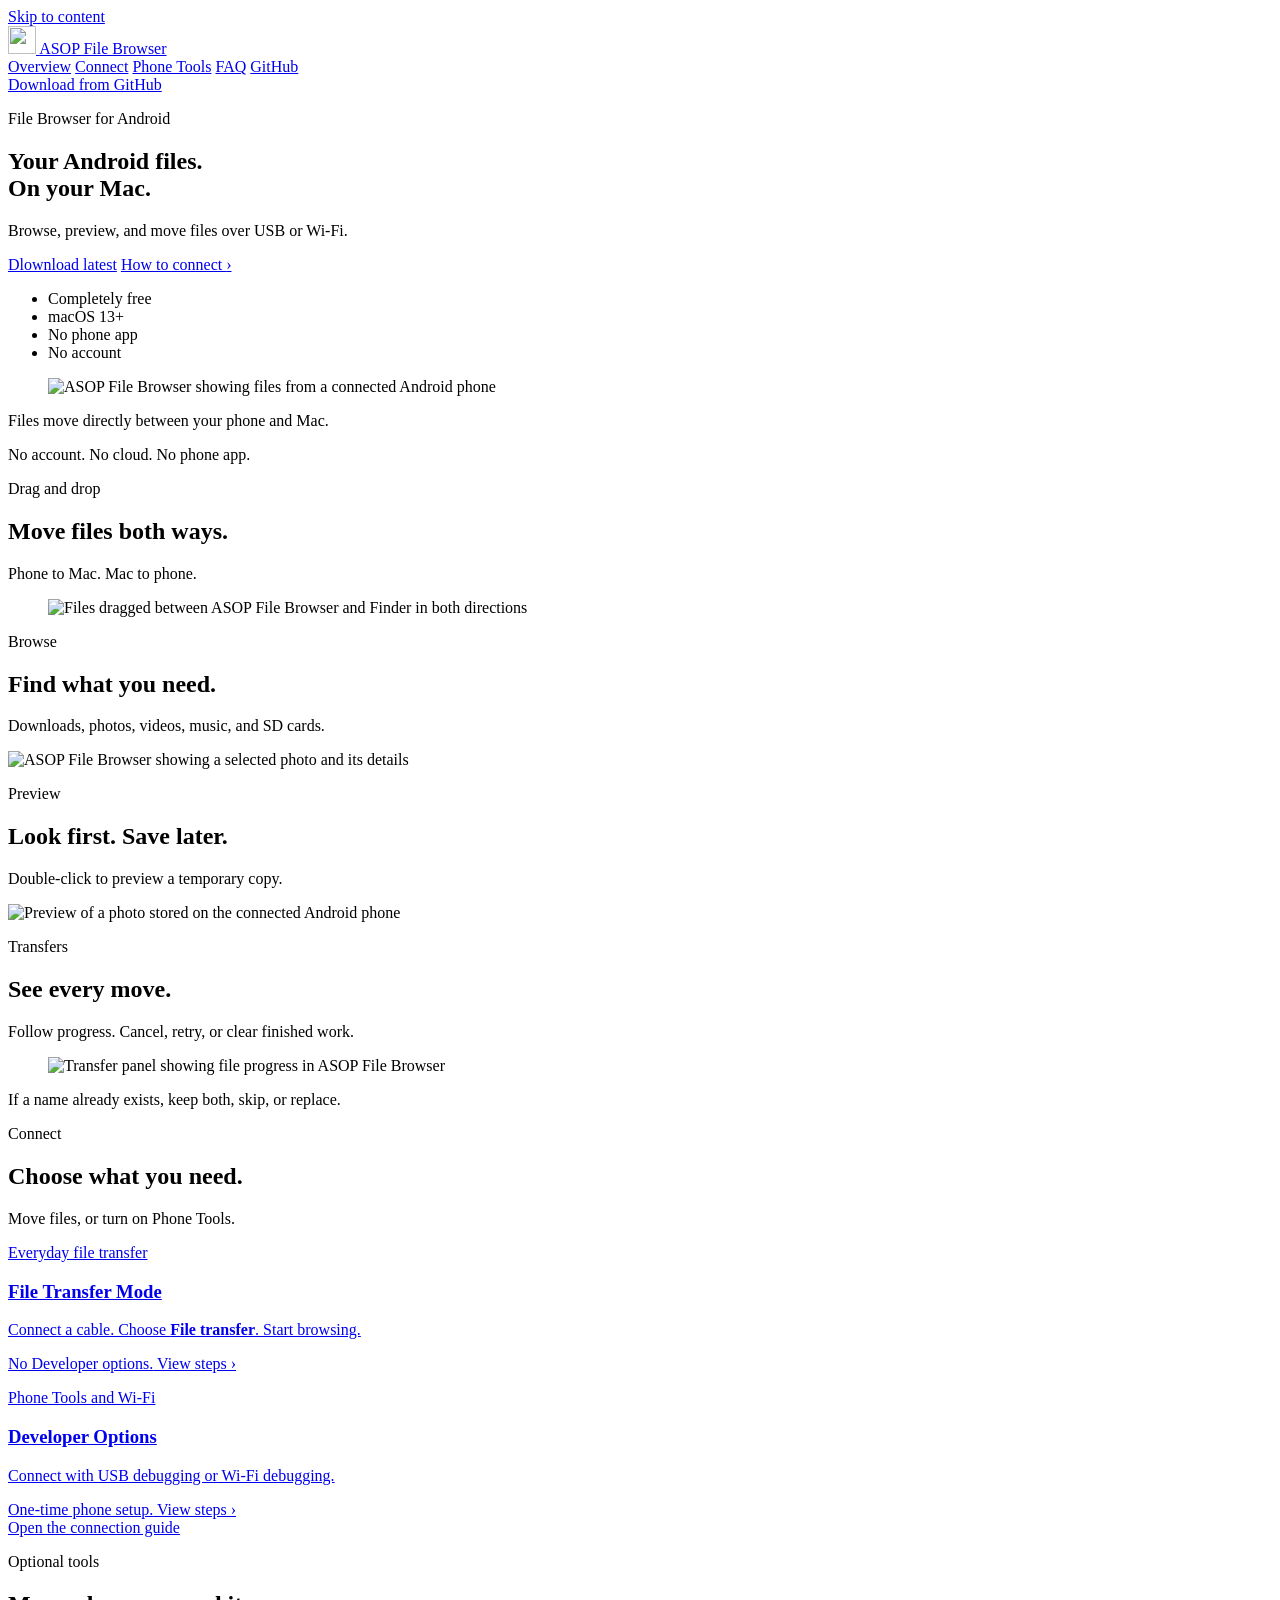
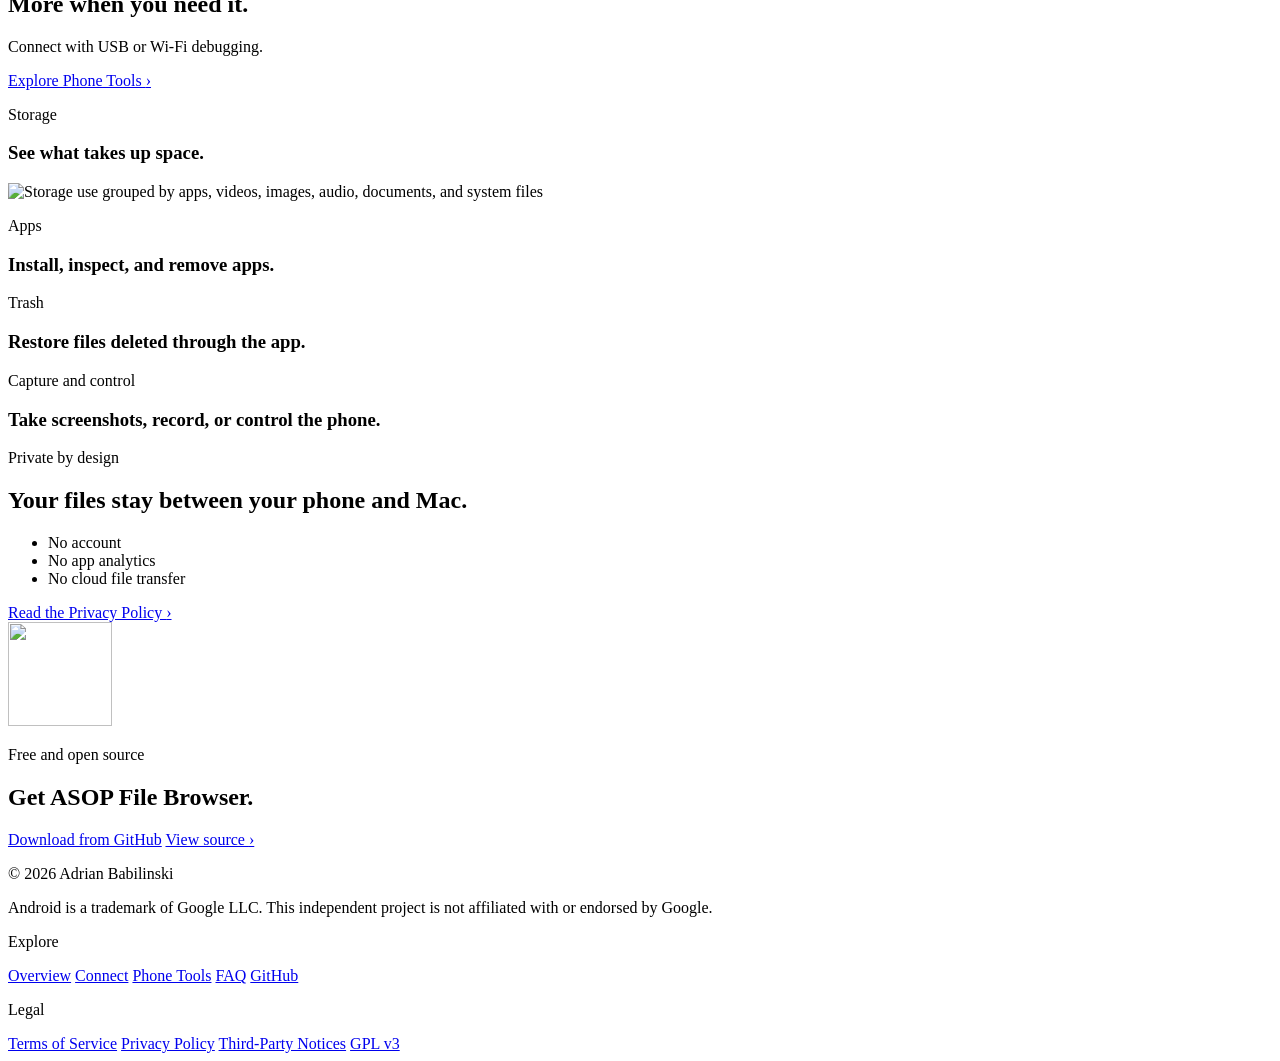
==== docs/index.html @ 3b3946a0 "Update download links in index.html Update link text on website" ====
<!doctype html>
<html lang="en">
  <head>
    <meta charset="utf-8">
    <meta name="viewport" content="width=device-width, initial-scale=1">
    <title>File Browser for Android</title>
    <meta
      name="description"
      content="Browse, preview, and move Android files on a Mac."
    >
    <link rel="canonical" href="https://ababilinski.github.io/asop-file-browser/">
    <link rel="icon" href="assets/app-icon.png">
    <meta property="og:type" content="website">
    <meta property="og:title" content="File Browser for Android">
    <meta property="og:description" content="Your Android files. On your Mac.">
    <meta property="og:url" content="https://ababilinski.github.io/asop-file-browser/">
    <meta property="og:image" content="https://ababilinski.github.io/asop-file-browser/assets/social-preview-v3.png">
    <meta property="og:image:width" content="1280">
    <meta property="og:image:height" content="640">
    <meta property="og:image:alt" content="ASOP File Browser showing Android files on a Mac">
    <meta name="twitter:card" content="summary_large_image">
    <meta name="twitter:title" content="File Browser for Android">
    <meta name="twitter:description" content="Your Android files. On your Mac.">
    <meta name="twitter:image" content="https://ababilinski.github.io/asop-file-browser/assets/social-preview-v3.png">
    <link rel="stylesheet" href="styles.css?v=20260712a">
  </head>
  <body>
    <a class="skip-link" href="#main">Skip to content</a>

    <header class="site-header">
      <div class="nav-shell">
        <a class="brand" href="./" aria-label="ASOP File Browser overview">
          <img src="assets/app-icon.png" alt="" width="28" height="28">
          <span>ASOP File Browser</span>
        </a>
        <nav class="nav-links" aria-label="Site navigation">
          <a class="is-current" href="./" aria-current="page">Overview</a>
          <a href="connect/">Connect</a>
          <a href="phone-tools/">Phone Tools</a>
          <a href="faq/">FAQ</a>
          <a href="https://github.com/ababilinski/asop-file-browser">GitHub</a>
        </nav>
        <a class="nav-action" href="https://github.com/ababilinski/asop-file-browser/releases">Download from GitHub</a>
      </div>
    </header>

    <main id="main">
      <section class="hero" id="top">
        <div class="hero-copy">
          <p class="eyebrow">File Browser for Android</p>
          <h1>Your Android files.<br>On your Mac.</h1>
          <p class="hero-lede">Browse, preview, and move files over USB or Wi-Fi.</p>
          <div class="hero-actions">
            <a class="button button-primary" href="https://github.com/ababilinski/asop-file-browser/releases">Dlownload latest</a>
            <a class="text-link" href="connect/">How to connect <span aria-hidden="true">›</span></a>
          </div>
          <ul class="fact-row" aria-label="Requirements">
            <li>Completely free</li>
            <li>macOS 13+</li>
            <li>No phone app</li>
            <li>No account</li>
          </ul>
        </div>

        <figure class="hero-window">
          <img
            src="assets/file-browser.png?v=20260712b"
            alt="ASOP File Browser showing files from a connected Android phone"
            width="2920"
            height="1722"
            fetchpriority="high"
          >
        </figure>
      </section>

      <section class="direct-band" aria-label="Direct file transfer">
        <div class="direct-band-copy" data-reveal>
          <p>Files move directly between your phone and Mac.</p>
          <span>No account. No cloud. No phone app.</span>
        </div>
      </section>

      <section class="chapter chapter-drag" id="features">
        <div class="chapter-copy" data-reveal>
          <p class="eyebrow">Drag and drop</p>
          <h2>Move files both ways.</h2>
          <p>Phone to Mac. Mac to phone.</p>
        </div>
        <figure class="stage stage-blue" data-reveal="image">
          <img
            src="assets/drag-and-drop.png"
            alt="Files dragged between ASOP File Browser and Finder in both directions"
            width="1672"
            height="941"
            loading="lazy"
          >
        </figure>
      </section>

      <section class="chapter chapter-bento" aria-label="Browse and preview">
        <article class="product-card browse-card" data-reveal="image">
          <div class="card-copy">
            <p class="eyebrow">Browse</p>
            <h2>Find what you need.</h2>
            <p>Downloads, photos, videos, music, and SD cards.</p>
          </div>
          <img
            src="assets/browse-photo.png?v=20260712b"
            alt="ASOP File Browser showing a selected photo and its details"
            width="2920"
            height="1722"
            loading="lazy"
          >
        </article>

        <article class="product-card preview-card" data-reveal="image" style="--reveal-delay: 80ms">
          <div class="card-copy">
            <p class="eyebrow">Preview</p>
            <h2>Look first. Save later.</h2>
            <p>Double-click to preview a temporary copy.</p>
          </div>
          <img
            src="assets/preview.png"
            alt="Preview of a photo stored on the connected Android phone"
            width="1720"
            height="1344"
            loading="lazy"
          >
        </article>
      </section>

      <section class="chapter chapter-transfer">
        <div class="chapter-copy" data-reveal>
          <p class="eyebrow">Transfers</p>
          <h2>See every move.</h2>
          <p>Follow progress. Cancel, retry, or clear finished work.</p>
        </div>
        <figure class="stage stage-green" data-reveal="image">
          <img
            src="assets/transfers.png?v=20260712b"
            alt="Transfer panel showing file progress in ASOP File Browser"
            width="2920"
            height="1722"
            loading="lazy"
          >
        </figure>
        <p class="conflict-note">If a name already exists, keep both, skip, or replace.</p>
      </section>

      <section class="connection-teaser" id="connect">
        <div class="section-intro section-intro-light" data-reveal>
          <p class="eyebrow">Connect</p>
          <h2>Choose what you need.</h2>
          <p>Move files, or turn on Phone Tools.</p>
        </div>
        <div class="connection-options">
          <a class="connection-option" href="connect/#file-transfer" data-reveal="image">
            <p class="option-label">Everyday file transfer</p>
            <h3>File Transfer Mode</h3>
            <p>Connect a cable. Choose <strong>File transfer</strong>. Start browsing.</p>
            <span class="connection-option-footer">
              <span>No Developer options.</span>
              <span aria-hidden="true">View steps ›</span>
            </span>
          </a>
          <a class="connection-option" href="connect/#developer-options" data-reveal="image" style="--reveal-delay: 80ms">
            <p class="option-label">Phone Tools and Wi-Fi</p>
            <h3>Developer Options</h3>
            <p>Connect with USB debugging or Wi-Fi debugging.</p>
            <span class="connection-option-footer">
              <span>One-time phone setup.</span>
              <span aria-hidden="true">View steps ›</span>
            </span>
          </a>
        </div>
        <a class="button button-light" href="connect/">Open the connection guide</a>
      </section>

      <section class="tools-section" id="tools">
        <div class="section-intro" data-reveal>
          <p class="eyebrow">Optional tools</p>
          <h2>More when you need it.</h2>
          <p>Connect with USB or Wi-Fi debugging.</p>
        </div>

        <a class="tools-page-link text-link" href="phone-tools/">Explore Phone Tools <span aria-hidden="true">›</span></a>

        <div class="tools-grid">
          <article class="tool-card storage-card" data-reveal="image">
            <div class="card-copy">
              <p class="eyebrow">Storage</p>
              <h3>See what takes up space.</h3>
            </div>
            <img
              src="assets/storage-overview.png?v=20260712b"
              alt="Storage use grouped by apps, videos, images, audio, documents, and system files"
              width="2920"
              height="1722"
              loading="lazy"
            >
          </article>
          <article class="tool-card" data-reveal>
            <p class="eyebrow">Apps</p>
            <h3>Install, inspect, and remove apps.</h3>
          </article>
          <article class="tool-card" data-reveal style="--reveal-delay: 80ms">
            <p class="eyebrow">Trash</p>
            <h3>Restore files deleted through the app.</h3>
          </article>
          <article class="tool-card tool-card-wide" data-reveal="image">
            <p class="eyebrow">Capture and control</p>
            <h3>Take screenshots, record, or control the phone.</h3>
          </article>
        </div>
      </section>

      <section class="privacy-band privacy-scroll" id="privacy" data-scroll-scene="privacy">
        <div class="privacy-band-inner">
          <div class="privacy-lock" aria-hidden="true">
            <span class="privacy-lock-shackle"></span>
            <span class="privacy-lock-body"><span class="privacy-keyhole"></span></span>
          </div>
          <p class="eyebrow">Private by design</p>
          <h2>Your files stay between your phone and Mac.</h2>
          <ul class="privacy-facts" aria-label="Privacy highlights">
            <li>No account</li>
            <li>No app analytics</li>
            <li>No cloud file transfer</li>
          </ul>
          <div class="privacy-detail">
            <a class="text-link" href="privacy/">Read the Privacy Policy <span aria-hidden="true">›</span></a>
          </div>
        </div>
      </section>

      <section class="download-section" data-reveal>
        <img src="assets/app-icon.png" alt="" width="104" height="104" loading="lazy">
        <p class="eyebrow">Free and open source</p>
        <h2>Get ASOP File Browser.</h2>
        <div class="download-actions">
          <a class="button button-primary" href="https://github.com/ababilinski/asop-file-browser/releases">Download from GitHub</a>
          <a class="text-link" href="https://github.com/ababilinski/asop-file-browser">View source <span aria-hidden="true">›</span></a>
        </div>
      </section>
    </main>

    <footer class="site-footer">
      <div class="footer-shell">
        <div class="footer-owner">
          <p>© 2026 Adrian Babilinski</p>
          <span>Android is a trademark of Google LLC. This independent project is not affiliated with or endorsed by Google.</span>
        </div>
        <div class="footer-links">
          <div class="footer-link-group">
            <p class="footer-link-title">Explore</p>
            <nav aria-label="Explore">
              <a href="./">Overview</a>
              <a href="connect/">Connect</a>
              <a href="phone-tools/">Phone Tools</a>
              <a href="faq/">FAQ</a>
              <a href="https://github.com/ababilinski/asop-file-browser">GitHub</a>
            </nav>
          </div>
          <div class="footer-link-group">
            <p class="footer-link-title">Legal</p>
            <nav aria-label="Legal">
              <a href="terms/">Terms of Service</a>
              <a href="privacy/">Privacy Policy</a>
              <a href="third-party-notices/">Third-Party Notices</a>
              <a href="https://github.com/ababilinski/asop-file-browser/blob/main/LICENSE">GPL v3</a>
            </nav>
          </div>
        </div>
      </div>
    </footer>
    <script src="site-motion.js?v=20260711d"></script>
  </body>
</html>
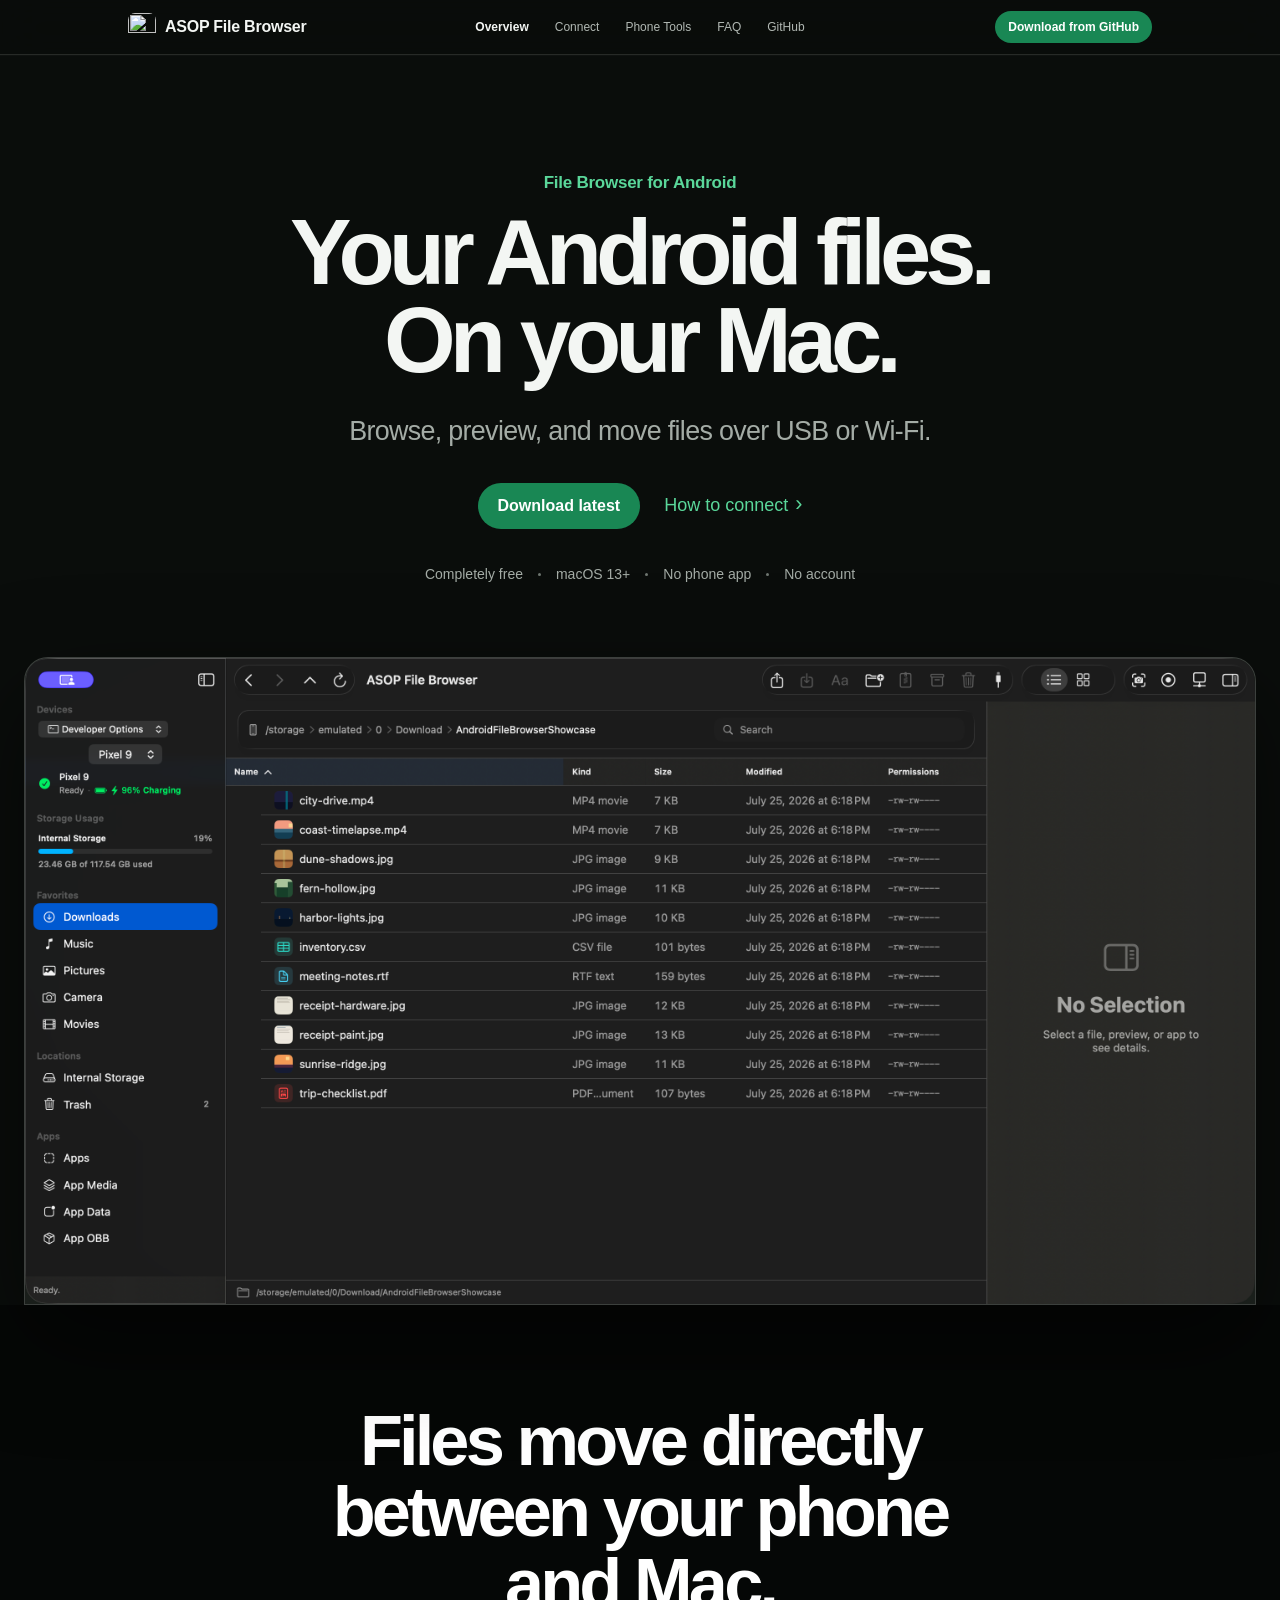
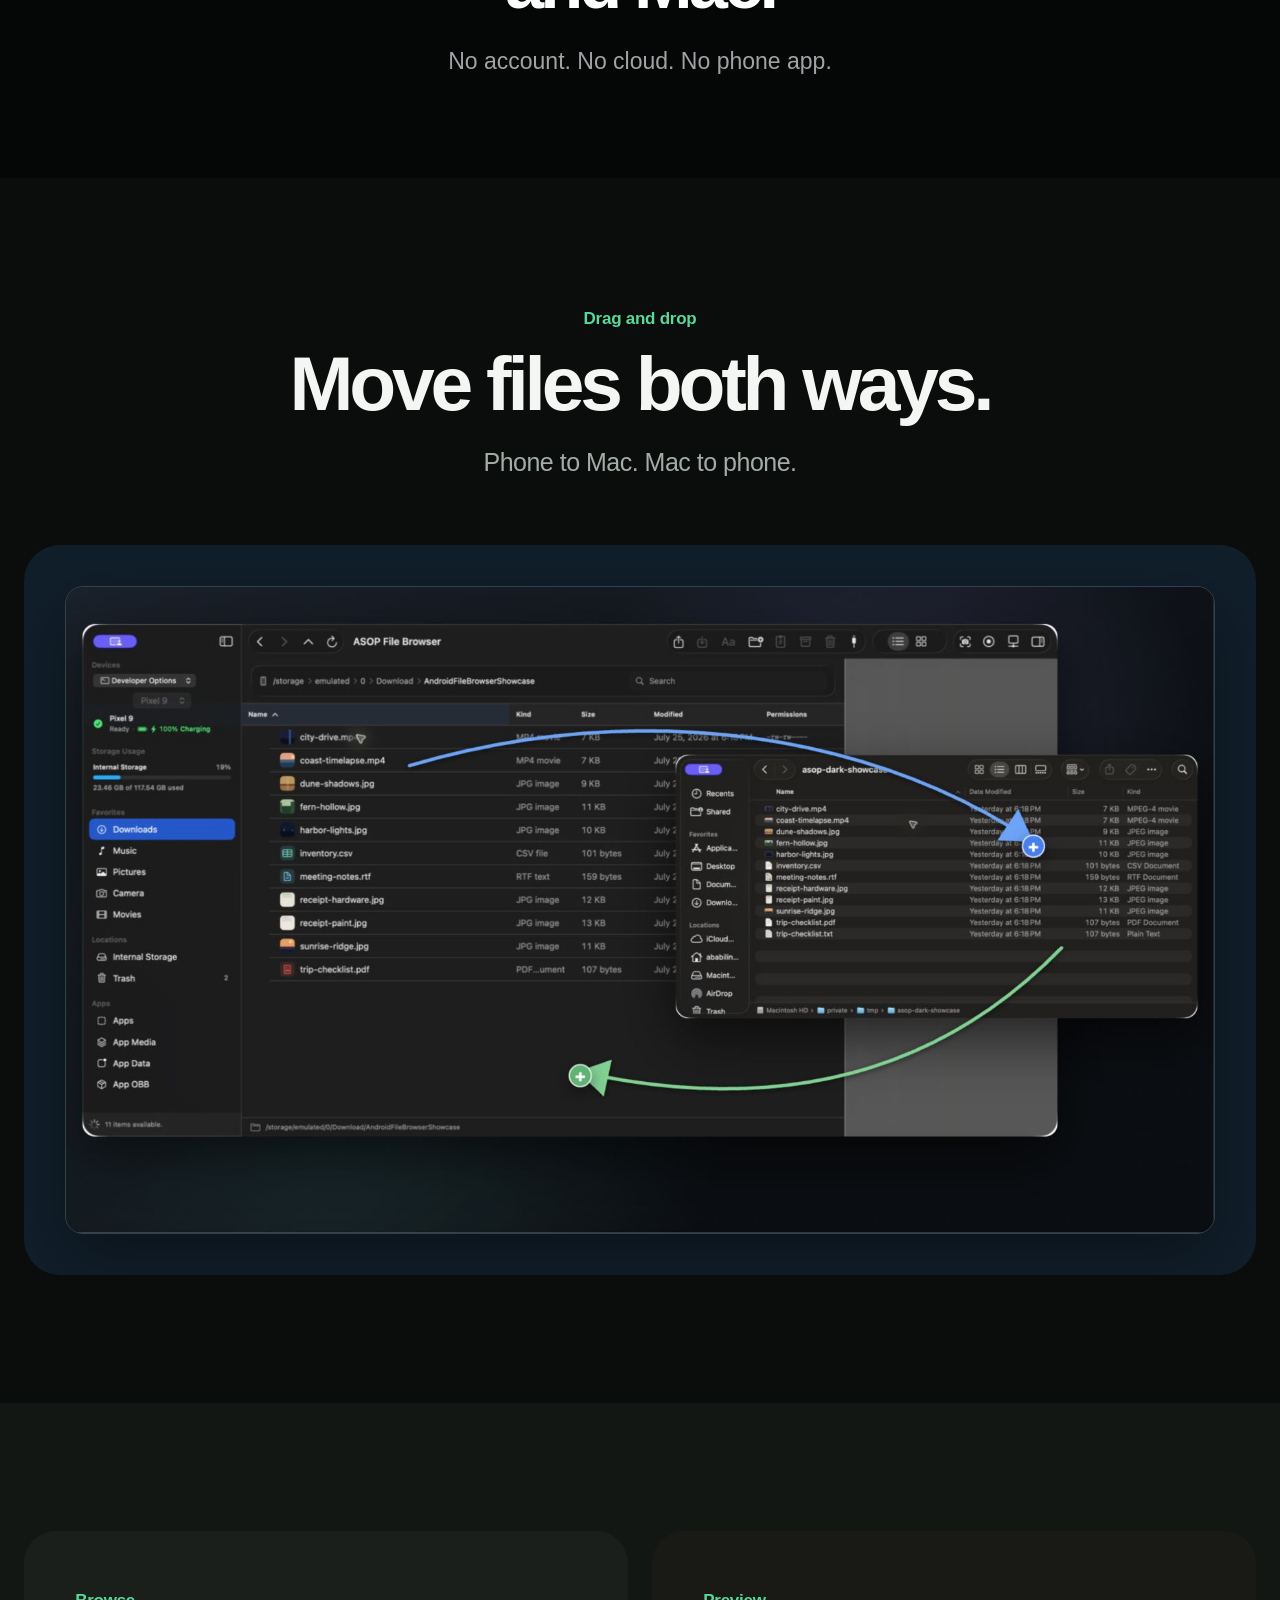
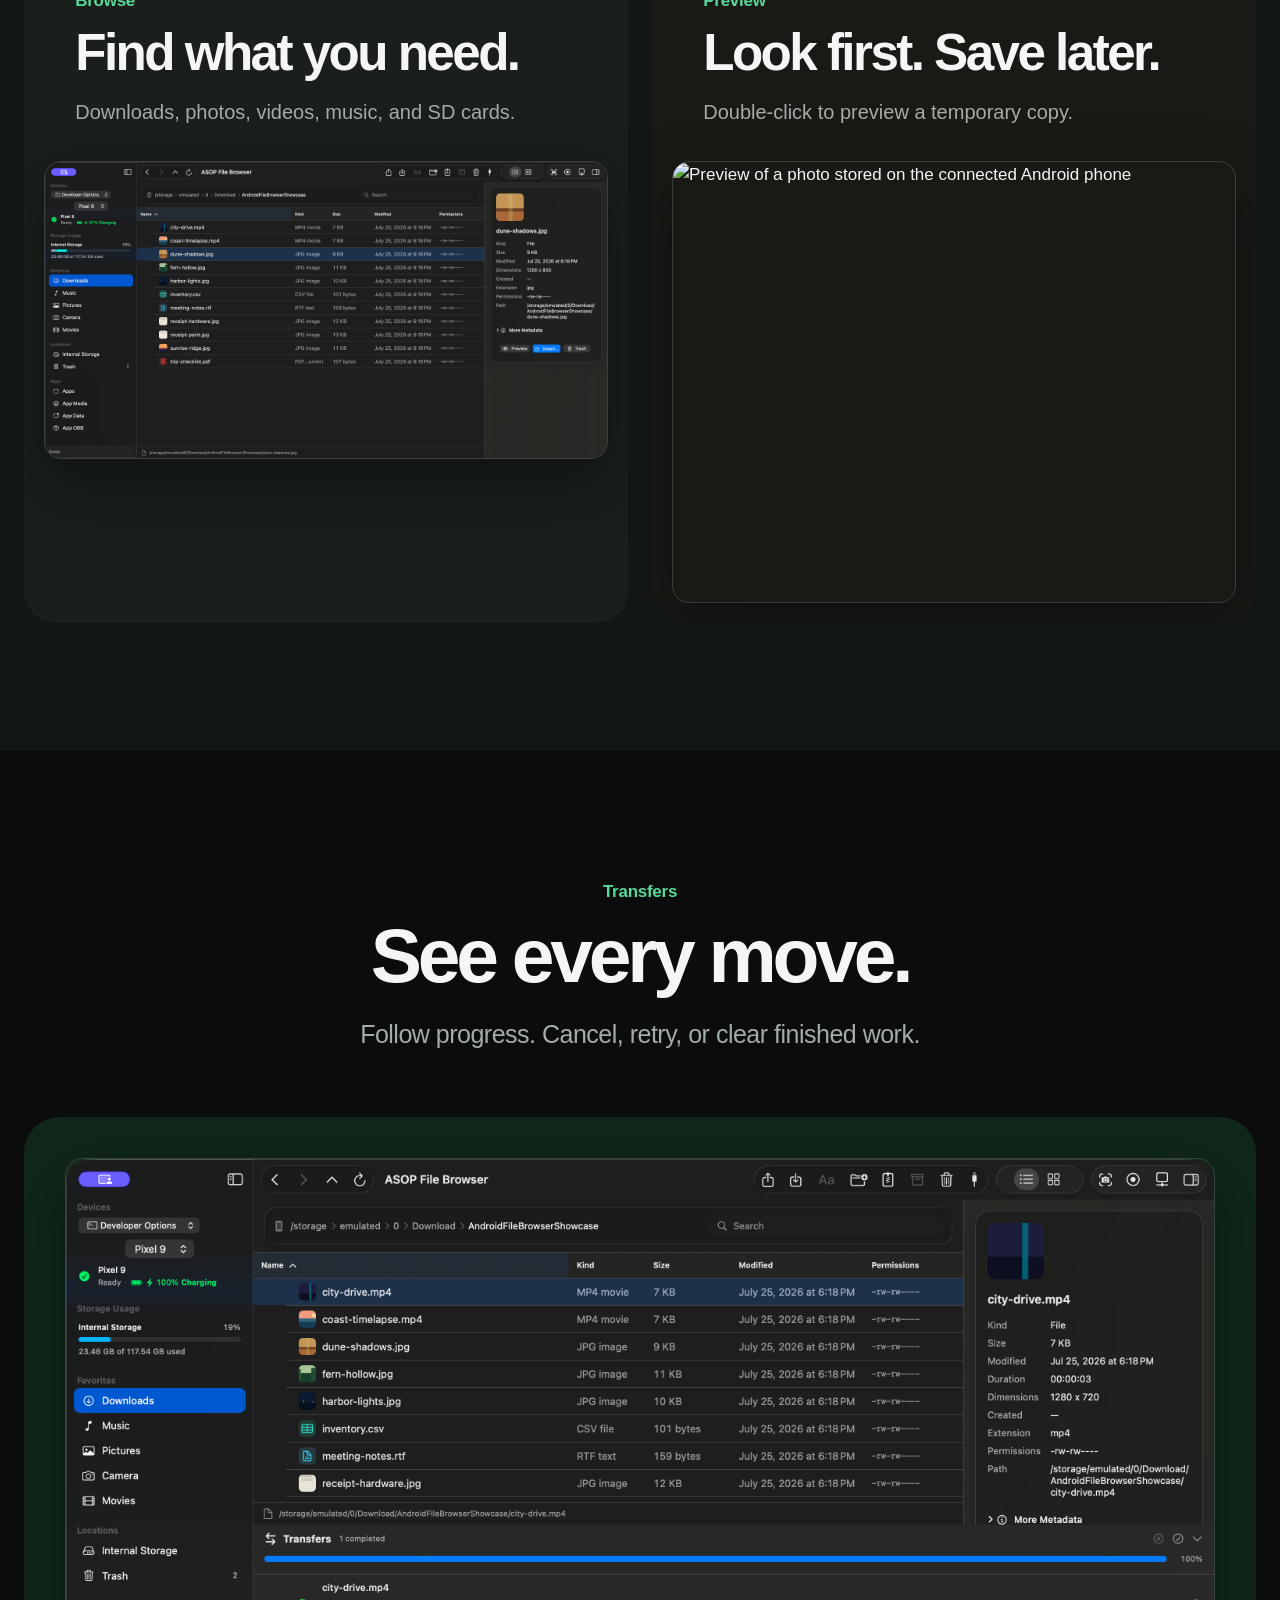
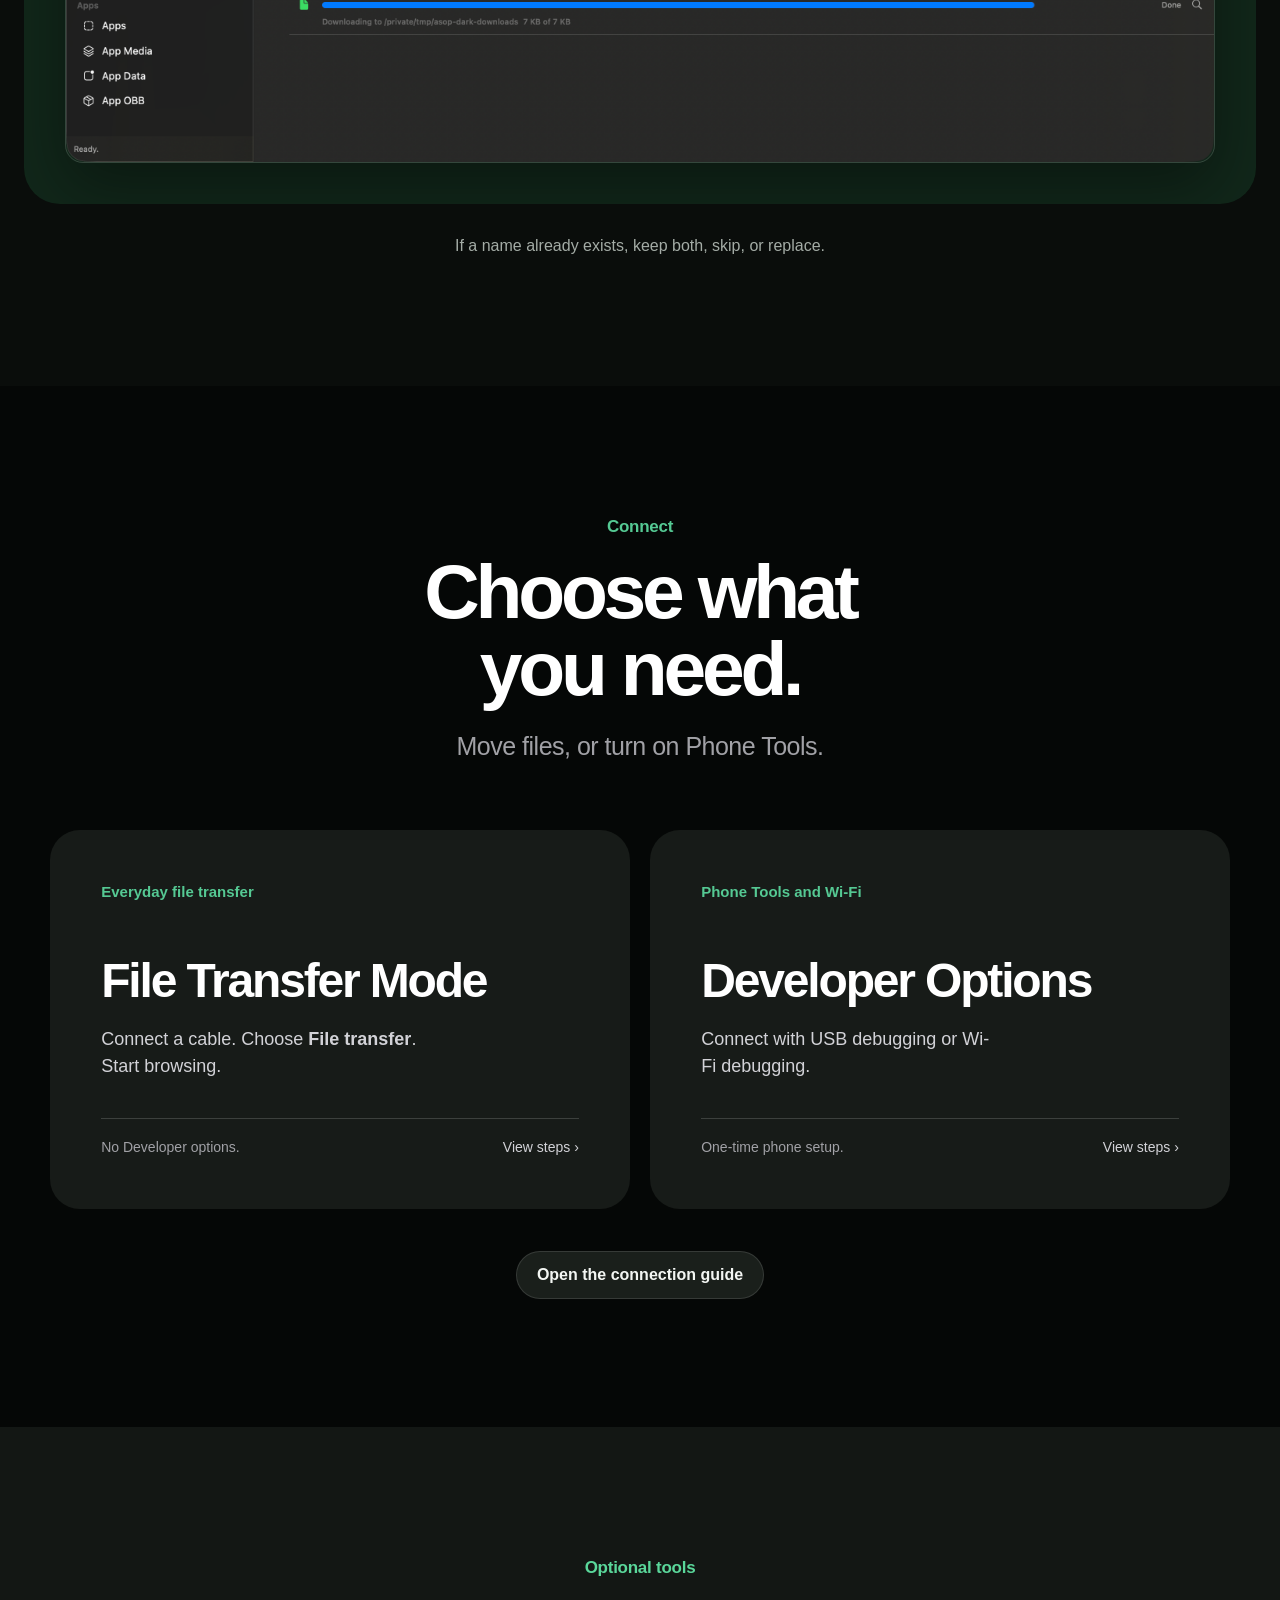
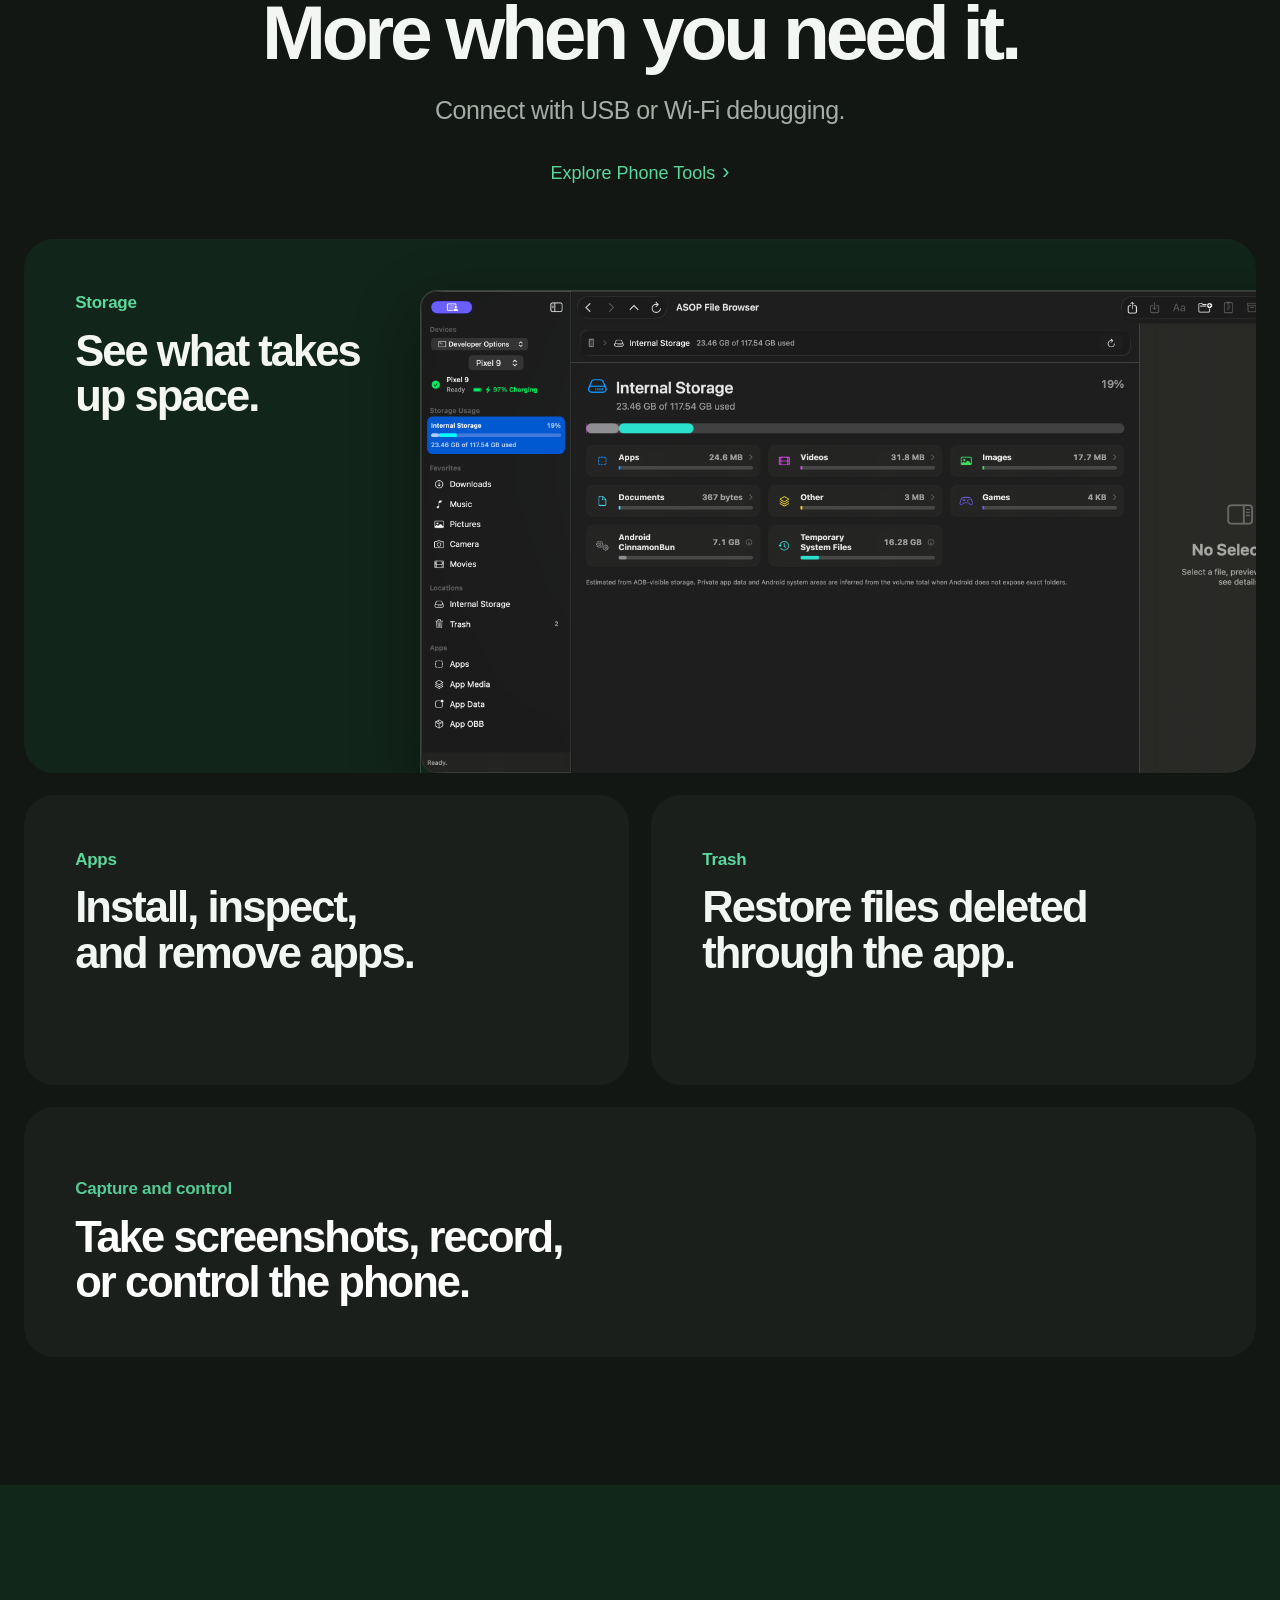
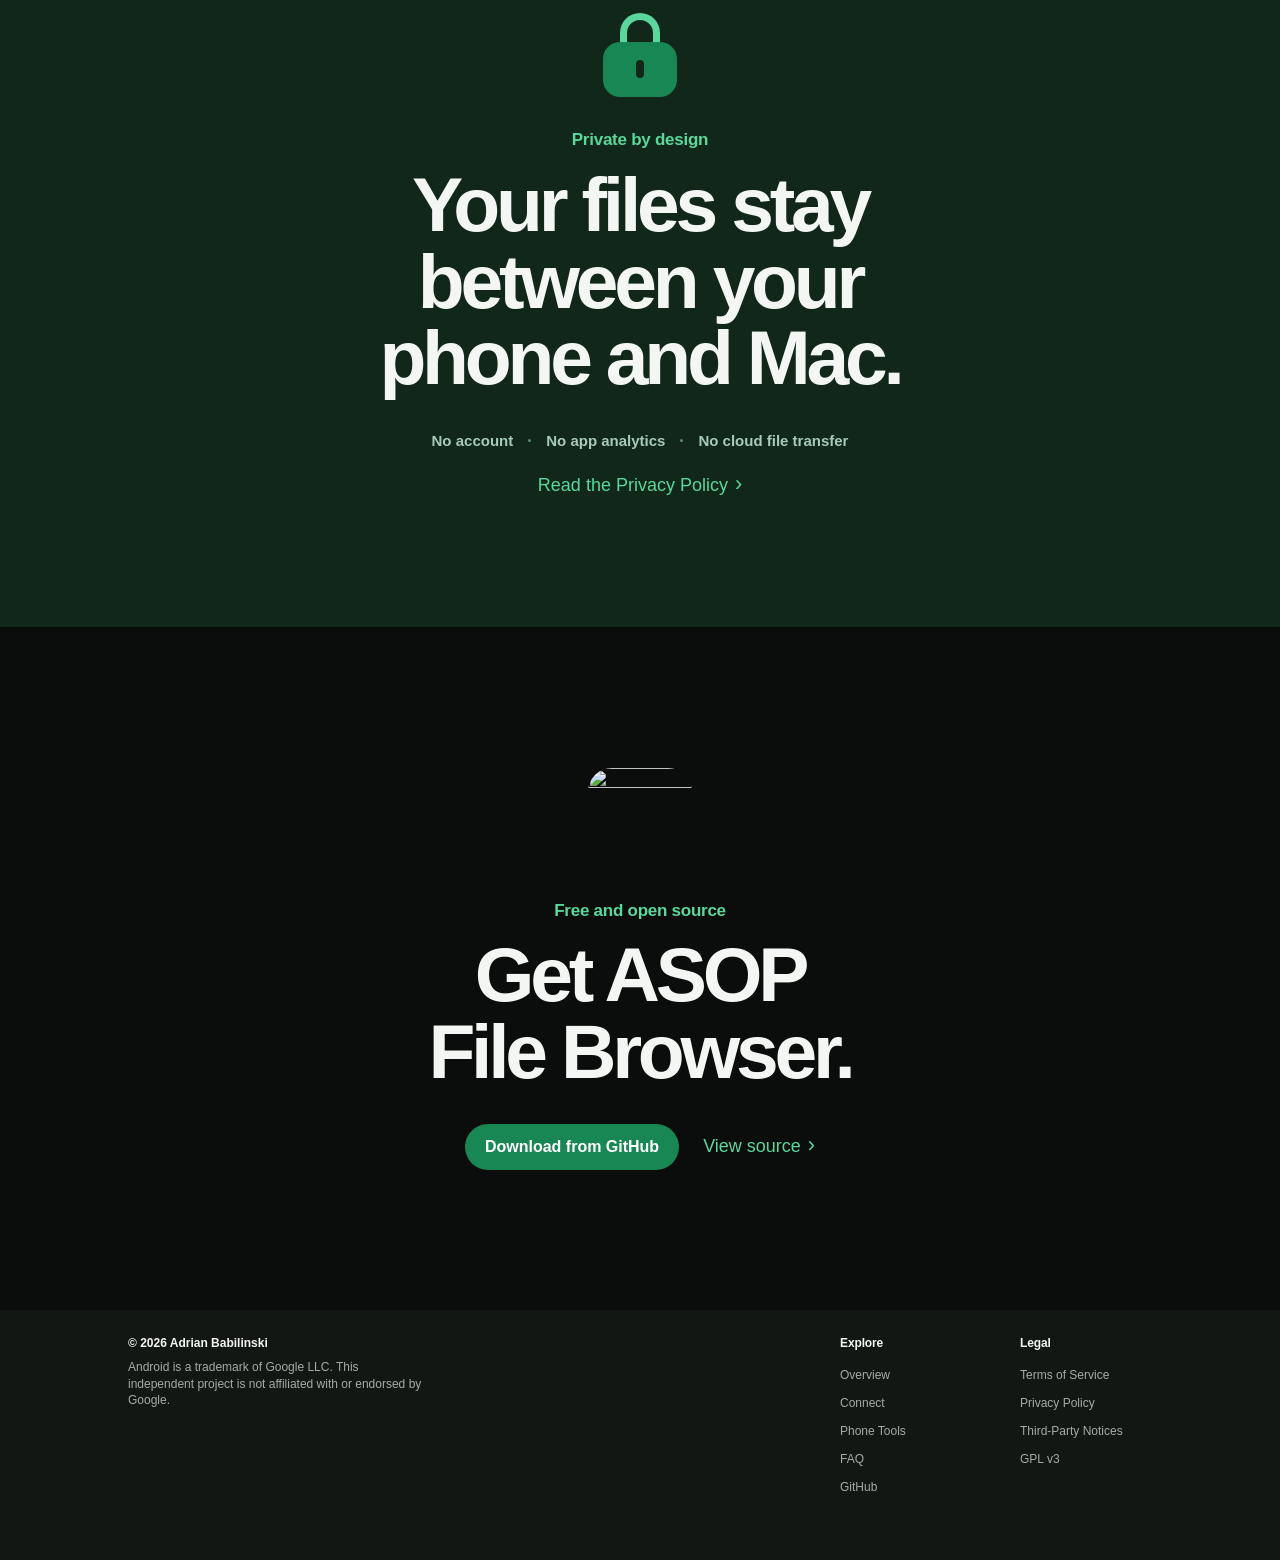
==== commit af8d1d9f: "Add dark website preview" ====
--- a/docs/index.html
+++ b/docs/index.html
@@ -22,7 +22,7 @@
     <meta name="twitter:title" content="File Browser for Android">
     <meta name="twitter:description" content="Your Android files. On your Mac.">
     <meta name="twitter:image" content="https://ababilinski.github.io/asop-file-browser/assets/social-preview-v3.png">
-    <link rel="stylesheet" href="styles.css?v=20260712a">
+    <link rel="stylesheet" href="styles.css?v=20260725a">
   </head>
   <body>
     <a class="skip-link" href="#main">Skip to content</a>
@@ -51,7 +51,7 @@
           <h1>Your Android files.<br>On your Mac.</h1>
           <p class="hero-lede">Browse, preview, and move files over USB or Wi-Fi.</p>
           <div class="hero-actions">
-            <a class="button button-primary" href="https://github.com/ababilinski/asop-file-browser/releases">Dlownload latest</a>
+            <a class="button button-primary" href="https://github.com/ababilinski/asop-file-browser/releases">Download latest</a>
             <a class="text-link" href="connect/">How to connect <span aria-hidden="true">›</span></a>
           </div>
           <ul class="fact-row" aria-label="Requirements">
@@ -64,10 +64,10 @@
 
         <figure class="hero-window">
           <img
-            src="assets/file-browser.png?v=20260712b"
+            src="assets/file-browser.png?v=20260725a"
             alt="ASOP File Browser showing files from a connected Android phone"
-            width="2920"
-            height="1722"
+            width="2940"
+            height="1544"
             fetchpriority="high"
           >
         </figure>
@@ -88,10 +88,10 @@
         </div>
         <figure class="stage stage-blue" data-reveal="image">
           <img
-            src="assets/drag-and-drop.png"
+            src="assets/drag-and-drop.png?v=20260725a"
             alt="Files dragged between ASOP File Browser and Finder in both directions"
             width="1672"
-            height="941"
+            height="940"
             loading="lazy"
           >
         </figure>
@@ -105,10 +105,10 @@
             <p>Downloads, photos, videos, music, and SD cards.</p>
           </div>
           <img
-            src="assets/browse-photo.png?v=20260712b"
+            src="assets/browse-photo.png?v=20260725a"
             alt="ASOP File Browser showing a selected photo and its details"
-            width="2920"
-            height="1722"
+            width="2940"
+            height="1544"
             loading="lazy"
           >
         </article>
@@ -137,10 +137,10 @@
         </div>
         <figure class="stage stage-green" data-reveal="image">
           <img
-            src="assets/transfers.png?v=20260712b"
+            src="assets/transfers.png?v=20260725a"
             alt="Transfer panel showing file progress in ASOP File Browser"
-            width="2920"
-            height="1722"
+            width="2940"
+            height="1544"
             loading="lazy"
           >
         </figure>
@@ -192,10 +192,10 @@
               <h3>See what takes up space.</h3>
             </div>
             <img
-              src="assets/storage-overview.png?v=20260712b"
+              src="assets/storage-overview.png?v=20260725a"
               alt="Storage use grouped by apps, videos, images, audio, documents, and system files"
-              width="2920"
-              height="1722"
+              width="2940"
+              height="1544"
               loading="lazy"
             >
           </article>
--- a/docs/styles.css
+++ b/docs/styles.css
@@ -0,0 +1,3353 @@
+:root {
+  color-scheme: light;
+  --canvas: #ffffff;
+  --surface: #f5f5f7;
+  --ink: #1d1d1f;
+  --muted: #6e6e73;
+  --line: rgba(0, 0, 0, 0.12);
+  --accent: #087f4f;
+  --accent-hover: #05683f;
+  --accent-soft: #e4f3e9;
+  --blue-soft: #e9f3fb;
+  --black: #000000;
+  --dark-card: #1d1d1f;
+  --text-width: 760px;
+  --content-width: 1180px;
+  --wide-width: 1440px;
+  --window-shadow: 0 34px 90px rgba(0, 0, 0, 0.15);
+}
+
+* {
+  box-sizing: border-box;
+}
+
+html {
+  scroll-behavior: smooth;
+}
+
+body {
+  margin: 0;
+  overflow-x: clip;
+  background: var(--canvas);
+  color: var(--ink);
+  font-family: -apple-system, BlinkMacSystemFont, "SF Pro Text", "Segoe UI", sans-serif;
+  font-size: 17px;
+  line-height: 1.5;
+  -webkit-font-smoothing: antialiased;
+  text-rendering: optimizeLegibility;
+}
+
+img {
+  display: block;
+  max-width: 100%;
+  height: auto;
+}
+
+a {
+  color: inherit;
+  text-underline-offset: 0.18em;
+}
+
+h1,
+h2,
+h3,
+p {
+  text-wrap: pretty;
+}
+
+h1,
+h2,
+h3 {
+  text-wrap: balance;
+}
+
+a,
+summary {
+  -webkit-tap-highlight-color: transparent;
+}
+
+:focus-visible {
+  outline: 3px solid #35a878;
+  outline-offset: 4px;
+}
+
+.skip-link {
+  position: fixed;
+  z-index: 100;
+  top: 10px;
+  left: 12px;
+  transform: translateY(-160%);
+  border-radius: 9px;
+  background: var(--black);
+  color: #fff;
+  padding: 9px 13px;
+  font-size: 14px;
+  text-decoration: none;
+}
+
+.skip-link:focus {
+  transform: none;
+}
+
+/* Local product navigation */
+
+.site-header {
+  position: sticky;
+  z-index: 50;
+  top: 0;
+  border-bottom: 1px solid rgba(0, 0, 0, 0.1);
+  background: rgba(255, 255, 255, 0.78);
+  backdrop-filter: saturate(180%) blur(20px);
+  -webkit-backdrop-filter: saturate(180%) blur(20px);
+}
+
+.nav-shell {
+  width: min(1024px, calc(100% - 44px));
+  min-height: 54px;
+  margin: 0 auto;
+  display: grid;
+  grid-template-columns: 1fr auto 1fr;
+  align-items: center;
+  gap: 24px;
+}
+
+.brand {
+  display: inline-flex;
+  width: fit-content;
+  align-items: center;
+  gap: 9px;
+  font-size: 16px;
+  font-weight: 600;
+  letter-spacing: -0.015em;
+  text-decoration: none;
+}
+
+.brand img {
+  border-radius: 7px;
+}
+
+.breadcrumb-home {
+  display: inline-flex;
+  flex: 0 0 auto;
+  border-radius: 7px;
+  text-decoration: none;
+}
+
+.breadcrumb-home img {
+  border-radius: 6px;
+  filter: grayscale(1) contrast(1.08);
+  opacity: 0.9;
+  transition: filter 180ms ease, opacity 180ms ease;
+}
+
+.breadcrumb-home:hover img {
+  filter: grayscale(0.35) contrast(1.04);
+  opacity: 1;
+}
+
+.breadcrumb-separator {
+  color: #8a8a8f;
+  font-size: 20px;
+  font-weight: 400;
+}
+
+.breadcrumb-title {
+  min-width: 0;
+  overflow: hidden;
+  text-overflow: ellipsis;
+  white-space: nowrap;
+}
+
+.nav-links {
+  display: flex;
+  align-items: center;
+  gap: 26px;
+  color: #424245;
+  font-size: 12px;
+}
+
+.nav-links a {
+  padding: 5px 0;
+  text-decoration: none;
+}
+
+.nav-links a:hover,
+.nav-links .is-current {
+  color: var(--black);
+}
+
+.nav-links .is-current {
+  font-weight: 600;
+}
+
+.nav-action {
+  justify-self: end;
+  border-radius: 999px;
+  background: var(--accent);
+  color: #fff;
+  padding: 7px 13px;
+  font-size: 12px;
+  font-weight: 600;
+  text-decoration: none;
+  transition: background 180ms ease, transform 180ms ease;
+}
+
+.nav-action:hover {
+  background: var(--accent-hover);
+  transform: translateY(-1px);
+}
+
+.eyebrow {
+  margin: 0 0 13px;
+  color: var(--accent);
+  font-size: 17px;
+  font-weight: 600;
+  letter-spacing: -0.015em;
+}
+
+.button {
+  display: inline-flex;
+  min-height: 46px;
+  align-items: center;
+  justify-content: center;
+  border: 0;
+  border-radius: 999px;
+  padding: 11px 20px;
+  font-size: 16px;
+  font-weight: 600;
+  text-decoration: none;
+  transition: background 180ms ease, color 180ms ease, transform 180ms ease;
+}
+
+.button:hover {
+  transform: translateY(-1px);
+}
+
+.button-primary {
+  background: var(--accent);
+  color: #fff;
+}
+
+.button-primary:hover {
+  background: var(--accent-hover);
+}
+
+.button-light {
+  background: #fff;
+  color: var(--ink);
+}
+
+.button-light:hover {
+  background: #e9e9eb;
+}
+
+.text-link {
+  color: var(--accent);
+  font-size: 18px;
+  font-weight: 500;
+  text-decoration: none;
+}
+
+.text-link:hover {
+  text-decoration: underline;
+}
+
+.text-link span {
+  display: inline-block;
+  margin-left: 2px;
+  font-size: 1.2em;
+  line-height: 1;
+}
+
+/* Overview */
+
+.hero {
+  width: min(var(--wide-width), calc(100% - 48px));
+  margin: 0 auto;
+  padding: clamp(76px, 9vw, 128px) 0 0;
+  text-align: center;
+}
+
+.hero-copy {
+  width: min(100%, 980px);
+  margin: 0 auto 72px;
+}
+
+.hero h1 {
+  margin: 0;
+  font-size: clamp(60px, 7.2vw, 108px);
+  font-weight: 700;
+  letter-spacing: -0.065em;
+  line-height: 0.96;
+}
+
+.hero-lede {
+  margin: 28px auto 0;
+  color: var(--muted);
+  font-size: clamp(21px, 2.1vw, 28px);
+  letter-spacing: -0.025em;
+  line-height: 1.3;
+}
+
+.hero-actions,
+.download-actions {
+  display: flex;
+  flex-wrap: wrap;
+  align-items: center;
+  justify-content: center;
+  gap: 24px;
+  margin-top: 34px;
+}
+
+.fact-row {
+  display: flex;
+  flex-wrap: wrap;
+  justify-content: center;
+  gap: 0;
+  list-style: none;
+  margin: 35px 0 0;
+  padding: 0;
+  color: var(--muted);
+  font-size: 14px;
+  font-weight: 500;
+}
+
+.fact-row li {
+  display: flex;
+  align-items: center;
+}
+
+.fact-row li + li::before {
+  width: 3px;
+  height: 3px;
+  margin: 0 15px;
+  border-radius: 50%;
+  background: #9a9a9e;
+  content: "";
+}
+
+.hero-window {
+  overflow: hidden;
+  margin: 0;
+  border: 1px solid rgba(0, 0, 0, 0.18);
+  border-radius: 24px 24px 0 0;
+  background: #fff;
+  box-shadow: var(--window-shadow);
+  animation: hero-arrive 620ms cubic-bezier(0.2, 0.7, 0.2, 1) both;
+}
+
+.hero-window img {
+  width: 100%;
+}
+
+@keyframes hero-arrive {
+  from {
+    opacity: 0;
+    transform: translateY(22px) scale(0.985);
+  }
+  to {
+    opacity: 1;
+    transform: none;
+  }
+}
+
+/* Restrained scroll motion. Content stays visible when JavaScript is unavailable. */
+
+.motion-ready [data-reveal] {
+  opacity: 0;
+  transform: translateY(22px);
+  transition:
+    opacity 650ms cubic-bezier(0.22, 1, 0.36, 1),
+    transform 650ms cubic-bezier(0.22, 1, 0.36, 1);
+  transition-delay: var(--reveal-delay, 0ms);
+}
+
+.motion-ready [data-reveal="image"] {
+  transform: translateY(24px) scale(0.988);
+}
+
+.motion-ready [data-reveal="from-right"] {
+  transform: translateX(38px) scale(0.992);
+  transition-duration: 780ms;
+}
+
+.motion-ready [data-reveal].is-visible {
+  opacity: 1;
+  transform: none;
+}
+
+.motion-ready [data-reveal-list] > * {
+  opacity: 0;
+  transform: translateX(-20px);
+  transition:
+    opacity 520ms cubic-bezier(0.22, 1, 0.36, 1),
+    transform 620ms cubic-bezier(0.22, 1, 0.36, 1);
+  transition-delay: calc(var(--list-reveal-index, 0) * 85ms);
+}
+
+.motion-ready [data-reveal-list].is-visible > * {
+  opacity: 1;
+  transform: none;
+}
+
+.motion-ready [data-reveal-list="features"] > *.is-visible {
+  opacity: 1;
+  transform: none;
+}
+
+.motion-ready [data-reveal-list="steps"] > * {
+  transform: translateX(-16px);
+  transition-delay: 0ms;
+}
+
+.motion-ready [data-reveal-list="steps"] > *.is-visible {
+  opacity: 1;
+  transform: none;
+}
+
+.motion-ready [data-reveal-list="steps"] > li > span:first-child {
+  transform: scale(0.9);
+  transition: transform 540ms cubic-bezier(0.22, 1, 0.36, 1);
+}
+
+.motion-ready [data-reveal-list="steps"] > li.is-visible > span:first-child {
+  transform: none;
+}
+
+.direct-band {
+  display: grid;
+  place-items: center;
+  min-height: 420px;
+  background: var(--black);
+  color: #fff;
+  padding: 100px 24px;
+  text-align: center;
+}
+
+.direct-band-copy {
+  display: grid;
+  justify-items: center;
+}
+
+.direct-band-copy p {
+  max-width: 16ch;
+  margin: 0;
+  font-size: clamp(42px, 5.5vw, 76px);
+  font-weight: 700;
+  letter-spacing: -0.055em;
+  line-height: 1.02;
+}
+
+.direct-band-copy span {
+  margin-top: 24px;
+  color: #a1a1a6;
+  font-size: clamp(18px, 2vw, 23px);
+}
+
+.chapter {
+  padding: clamp(104px, 10vw, 156px) 24px;
+}
+
+.chapter-copy,
+.section-intro {
+  width: min(100%, var(--text-width));
+  margin: 0 auto 64px;
+  text-align: center;
+}
+
+.chapter-copy h2,
+.section-intro h2,
+.privacy-band h2,
+.download-section h2,
+.connect-hero h1,
+.setup-heading h2,
+.requirements-band h2 {
+  margin: 0;
+  font-size: clamp(48px, 6vw, 82px);
+  font-weight: 700;
+  letter-spacing: -0.055em;
+  line-height: 1;
+}
+
+.chapter-copy > p:last-child,
+.section-intro > p:last-child {
+  margin: 22px 0 0;
+  color: var(--muted);
+  font-size: clamp(20px, 2vw, 25px);
+  letter-spacing: -0.02em;
+}
+
+.stage {
+  width: min(100%, var(--wide-width));
+  margin: 0 auto;
+  overflow: hidden;
+  border-radius: 36px;
+  padding: clamp(18px, 3.2vw, 48px);
+}
+
+.stage img {
+  width: 100%;
+  border: 1px solid rgba(0, 0, 0, 0.16);
+  border-radius: 18px;
+  box-shadow: 0 24px 60px rgba(0, 0, 0, 0.12);
+}
+
+.stage-blue {
+  background: var(--blue-soft);
+}
+
+.stage-green {
+  background: var(--accent-soft);
+}
+
+.chapter-bento {
+  display: grid;
+  grid-template-columns: repeat(2, minmax(0, 1fr));
+  gap: 24px;
+  max-width: calc(var(--wide-width) + 48px);
+  margin: 0 auto;
+  background: var(--surface);
+}
+
+.product-card {
+  min-width: 0;
+  overflow: hidden;
+  border-radius: 32px;
+  background: #fff;
+}
+
+.product-card .card-copy {
+  padding: clamp(38px, 4.5vw, 64px) clamp(30px, 4vw, 58px) 34px;
+}
+
+.product-card h2 {
+  margin: 0;
+  font-size: clamp(36px, 4vw, 56px);
+  font-weight: 700;
+  letter-spacing: -0.05em;
+  line-height: 1.03;
+}
+
+.product-card .card-copy > p:last-child {
+  margin: 18px 0 0;
+  color: var(--muted);
+  font-size: 20px;
+}
+
+.product-card img {
+  width: calc(100% - 40px);
+  max-width: none;
+  margin: 0 20px 20px;
+  border: 1px solid rgba(0, 0, 0, 0.14);
+  border-radius: 17px;
+  box-shadow: 0 20px 44px rgba(0, 0, 0, 0.1);
+}
+
+.preview-card {
+  background: #f0eee9;
+}
+
+.chapter-transfer {
+  background: #fff;
+}
+
+.conflict-note {
+  margin: 30px auto 0;
+  color: var(--muted);
+  font-size: 16px;
+  text-align: center;
+}
+
+.connection-teaser {
+  background: var(--black);
+  color: #fff;
+  padding: clamp(104px, 10vw, 156px) 24px;
+}
+
+.section-intro-light .eyebrow {
+  color: #55c993;
+}
+
+.section-intro-light > p:last-child {
+  color: #a1a1a6;
+}
+
+.connection-options {
+  display: grid;
+  grid-template-columns: repeat(2, minmax(0, 1fr));
+  gap: 20px;
+  width: min(100%, var(--content-width));
+  margin: 0 auto 42px;
+}
+
+.connection-option {
+  min-height: 330px;
+  display: flex;
+  flex-direction: column;
+  border-radius: 30px;
+  background: var(--dark-card);
+  color: inherit;
+  padding: clamp(34px, 4vw, 52px);
+  text-decoration: none;
+  transition: background 220ms ease, transform 220ms ease;
+}
+
+.connection-option:hover {
+  background: #29292c;
+  transform: translateY(-2px);
+}
+
+.connection-option:focus-visible {
+  outline-color: #55c993;
+}
+
+.option-label {
+  margin: 0 0 52px;
+  color: #55c993;
+  font-size: 15px;
+  font-weight: 600;
+}
+
+.connection-options h3 {
+  margin: 0;
+  font-size: clamp(34px, 4vw, 48px);
+  letter-spacing: -0.045em;
+  line-height: 1.05;
+}
+
+.connection-option > p:not(.option-label) {
+  max-width: 34ch;
+  margin: 20px 0 0;
+  color: #d2d2d7;
+  font-size: 18px;
+}
+
+.connection-option-footer {
+  display: flex;
+  justify-content: space-between;
+  gap: 20px;
+  margin-top: 38px;
+  padding-top: 18px;
+  border-top: 1px solid rgba(255, 255, 255, 0.16);
+  color: #a1a1a6;
+  font-size: 14px;
+}
+
+.connection-option-footer span:last-child {
+  color: #d2d2d7;
+  white-space: nowrap;
+}
+
+.connection-teaser > .button {
+  margin: 0 auto;
+  display: flex;
+  width: fit-content;
+}
+
+.tools-section {
+  background: var(--surface);
+  padding: clamp(104px, 10vw, 156px) 24px;
+}
+
+.tools-grid {
+  display: grid;
+  grid-template-columns: repeat(2, minmax(0, 1fr));
+  gap: 22px;
+  width: min(100%, var(--wide-width));
+  margin: 0 auto;
+}
+
+.tool-card {
+  min-height: 290px;
+  border-radius: 30px;
+  background: #fff;
+  padding: clamp(36px, 4vw, 54px);
+}
+
+.tool-card h3 {
+  max-width: 18ch;
+  margin: 0;
+  font-size: clamp(30px, 3.4vw, 46px);
+  font-weight: 700;
+  letter-spacing: -0.045em;
+  line-height: 1.05;
+}
+
+.storage-card {
+  grid-column: 1 / -1;
+  display: grid;
+  grid-template-columns: minmax(240px, 0.55fr) minmax(0, 1.45fr);
+  gap: 28px;
+  align-items: end;
+  overflow: hidden;
+  padding-right: 0;
+  padding-bottom: 0;
+  background: #e9f1ec;
+}
+
+.storage-card .card-copy {
+  align-self: start;
+}
+
+.storage-card img {
+  width: 110%;
+  max-width: none;
+  border: 1px solid rgba(0, 0, 0, 0.14);
+  border-right: 0;
+  border-bottom: 0;
+  border-radius: 17px 0 0 0;
+  box-shadow: 0 20px 44px rgba(0, 0, 0, 0.1);
+}
+
+.tool-card-wide {
+  grid-column: 1 / -1;
+  min-height: 250px;
+  display: flex;
+  flex-direction: column;
+  justify-content: flex-end;
+  background: var(--black);
+  color: #fff;
+}
+
+.tool-card-wide .eyebrow {
+  color: #55c993;
+}
+
+.tool-card-wide h3 {
+  max-width: 22ch;
+}
+
+.privacy-band {
+  background: var(--accent-soft);
+  padding: clamp(105px, 10vw, 160px) 24px;
+  text-align: center;
+}
+
+.privacy-band-inner {
+  display: grid;
+  justify-items: center;
+}
+
+.privacy-lock {
+  position: relative;
+  width: 74px;
+  height: 84px;
+  margin-bottom: 30px;
+  opacity: var(--privacy-mark-opacity, 1);
+  transform: scale(var(--privacy-mark-scale, 1));
+  transform-origin: 50% 70%;
+}
+
+.motion-ready .privacy-lock {
+  transition: opacity 420ms ease, transform 500ms cubic-bezier(0.2, 0.72, 0.2, 1);
+}
+
+.privacy-lock-shackle {
+  position: absolute;
+  top: 0;
+  left: 17px;
+  width: 40px;
+  height: 45px;
+  border: 7px solid var(--accent);
+  border-bottom: 0;
+  border-radius: 24px 24px 0 0;
+  transform: translateY(var(--privacy-shackle-y, 0));
+}
+
+.motion-ready .privacy-lock-shackle {
+  transition: transform 500ms cubic-bezier(0.2, 0.72, 0.2, 1);
+}
+
+.privacy-lock-body {
+  position: absolute;
+  right: 0;
+  bottom: 0;
+  left: 0;
+  height: 55px;
+  border-radius: 17px;
+  background: var(--accent);
+}
+
+.privacy-keyhole {
+  position: absolute;
+  top: 18px;
+  left: 50%;
+  width: 8px;
+  height: 18px;
+  border-radius: 99px;
+  background: var(--accent-soft);
+  transform: translateX(-50%);
+}
+
+.privacy-band h2 {
+  max-width: 14ch;
+  margin-right: auto;
+  margin-left: auto;
+}
+
+.privacy-band .eyebrow,
+.privacy-band h2 {
+  opacity: var(--privacy-title-opacity, 1);
+  transform: translateY(var(--privacy-title-y, 0));
+}
+
+.motion-ready .privacy-band .eyebrow,
+.motion-ready .privacy-band h2,
+.motion-ready .privacy-facts {
+  transition: opacity 420ms ease, transform 500ms cubic-bezier(0.2, 0.72, 0.2, 1);
+}
+
+.privacy-facts {
+  display: flex;
+  flex-wrap: wrap;
+  justify-content: center;
+  gap: 0;
+  list-style: none;
+  margin: 34px 0 0;
+  padding: 0;
+  color: #315c47;
+  font-size: 15px;
+  font-weight: 600;
+  opacity: var(--privacy-facts-opacity, 1);
+  transform: translateY(var(--privacy-facts-y, 0));
+}
+
+.privacy-facts li + li::before {
+  display: inline-block;
+  width: 3px;
+  height: 3px;
+  margin: 0 15px 4px;
+  border-radius: 50%;
+  background: #729782;
+  content: "";
+}
+
+.privacy-detail {
+  opacity: var(--privacy-detail-opacity, 1);
+}
+
+.motion-ready .privacy-detail {
+  transition: opacity 420ms ease;
+}
+
+.privacy-detail > p {
+  margin: 25px 0 0;
+  color: #47705c;
+  font-size: 21px;
+}
+
+.privacy-detail .text-link {
+  display: inline-block;
+  margin-top: 19px;
+}
+
+.motion-ready .privacy-scroll {
+  --privacy-mark-opacity: 0;
+  --privacy-mark-scale: 0.94;
+  --privacy-shackle-y: 6px;
+  --privacy-title-opacity: 0;
+  --privacy-title-y: 18px;
+  --privacy-facts-opacity: 0;
+  --privacy-facts-y: 14px;
+  --privacy-detail-opacity: 0;
+}
+
+.motion-ready .privacy-scroll.is-visible {
+  --privacy-mark-opacity: 1;
+  --privacy-mark-scale: 1;
+  --privacy-shackle-y: 0px;
+  --privacy-title-opacity: 1;
+  --privacy-title-y: 0px;
+  --privacy-facts-opacity: 1;
+  --privacy-facts-y: 0px;
+  --privacy-detail-opacity: 1;
+}
+
+.download-section {
+  padding: clamp(110px, 11vw, 172px) 24px;
+  text-align: center;
+}
+
+.download-section > img {
+  margin: 0 auto 26px;
+  border-radius: 24px;
+}
+
+.download-section h2 {
+  max-width: 13ch;
+  margin-right: auto;
+  margin-left: auto;
+}
+
+/* Connect page */
+
+.connect-hero {
+  padding: clamp(108px, 11vw, 170px) 24px clamp(96px, 10vw, 145px);
+  background: var(--surface);
+  text-align: center;
+}
+
+.connect-hero h1 {
+  max-width: 12ch;
+  margin-right: auto;
+  margin-left: auto;
+  font-size: clamp(64px, 8vw, 112px);
+}
+
+.connect-hero > p:last-child {
+  max-width: 36ch;
+  margin: 30px auto 0;
+  color: var(--muted);
+  font-size: clamp(21px, 2.2vw, 28px);
+  letter-spacing: -0.025em;
+}
+
+.setup-section,
+.compare-section {
+  display: grid;
+  grid-template-columns: minmax(260px, 0.7fr) minmax(0, 1.3fr);
+  gap: clamp(60px, 9vw, 120px);
+  width: min(var(--content-width), calc(100% - 48px));
+  margin: 0 auto;
+  padding: clamp(100px, 10vw, 150px) 0;
+}
+
+.setup-heading .eyebrow {
+  margin-bottom: 14px;
+}
+
+.setup-heading h2 {
+  font-size: clamp(44px, 5.5vw, 70px);
+}
+
+.setup-heading > p:last-child {
+  margin: 22px 0 0;
+  color: var(--muted);
+  font-size: 19px;
+}
+
+.steps-list {
+  list-style: none;
+  margin: 0;
+  padding: 0;
+  border-top: 1px solid var(--line);
+}
+
+.steps-list li {
+  display: grid;
+  grid-template-columns: 56px 1fr;
+  gap: 22px;
+  padding: 30px 0;
+  border-bottom: 1px solid var(--line);
+}
+
+.steps-list li > span {
+  display: grid;
+  width: 42px;
+  height: 42px;
+  place-items: center;
+  border-radius: 50%;
+  background: var(--accent);
+  color: #fff;
+  font-size: 16px;
+  font-weight: 600;
+}
+
+.steps-list h3,
+.debug-options h3 {
+  margin: 0;
+  font-size: 26px;
+  font-weight: 650;
+  letter-spacing: -0.03em;
+}
+
+.steps-list p,
+.debug-options p {
+  margin: 7px 0 0;
+  color: var(--muted);
+}
+
+.setup-debug {
+  width: 100%;
+  max-width: none;
+  padding-right: max(24px, calc((100% - var(--content-width)) / 2));
+  padding-left: max(24px, calc((100% - var(--content-width)) / 2));
+  background: var(--black);
+  color: #fff;
+}
+
+.setup-debug .eyebrow {
+  color: #55c993;
+}
+
+.setup-debug .setup-heading > p:last-child {
+  color: #a1a1a6;
+}
+
+.debug-options {
+  display: grid;
+  grid-template-columns: repeat(2, minmax(0, 1fr));
+  gap: 18px;
+}
+
+.debug-options article {
+  min-height: 275px;
+  border-radius: 28px;
+  background: var(--dark-card);
+  padding: 34px;
+}
+
+.debug-options article > span {
+  display: block;
+  margin-bottom: 62px;
+  color: #55c993;
+  font-size: 14px;
+  font-weight: 600;
+}
+
+.debug-options p {
+  color: #b7b7bd;
+}
+
+.compare-section {
+  border-bottom: 0;
+}
+
+.table-scroll {
+  overflow-x: auto;
+  align-self: start;
+}
+
+table {
+  width: 100%;
+  min-width: 620px;
+  border-collapse: collapse;
+  font-size: 16px;
+}
+
+th,
+td {
+  padding: 17px 14px;
+  border-bottom: 1px solid var(--line);
+  text-align: left;
+}
+
+thead th {
+  color: var(--muted);
+  font-size: 13px;
+  font-weight: 600;
+}
+
+tbody th {
+  font-weight: 600;
+}
+
+tbody td {
+  color: var(--muted);
+}
+
+.help-section {
+  display: grid;
+  grid-template-columns: minmax(260px, 0.7fr) minmax(0, 1.3fr);
+  gap: clamp(60px, 9vw, 120px);
+  padding: clamp(100px, 10vw, 150px) max(24px, calc((100% - var(--content-width)) / 2));
+  background: var(--surface);
+}
+
+.faq-section {
+  scroll-margin-top: 54px;
+}
+
+.faq-section .help-list a,
+.legal-content a {
+  color: var(--accent);
+}
+
+.help-list {
+  border-top: 1px solid var(--line);
+}
+
+.help-list details {
+  border-bottom: 1px solid var(--line);
+}
+
+.help-list summary {
+  position: relative;
+  cursor: pointer;
+  list-style: none;
+  padding: 24px 48px 24px 0;
+  font-size: 22px;
+  font-weight: 600;
+  letter-spacing: -0.025em;
+}
+
+.help-list summary::-webkit-details-marker {
+  display: none;
+}
+
+.help-list summary::after {
+  position: absolute;
+  top: 22px;
+  right: 4px;
+  color: var(--accent);
+  content: "+";
+  font-size: 28px;
+  font-weight: 300;
+  line-height: 1;
+}
+
+.help-list details[open] summary::after {
+  content: "−";
+}
+
+.help-list details p {
+  margin: 4px 0 27px;
+  color: var(--muted);
+}
+
+.help-list details p + p {
+  margin-top: -12px;
+}
+
+.help-page .connect-hero {
+  background: var(--surface);
+}
+
+.help-page .help-section {
+  background: #fff;
+}
+
+.help-page .help-section + .help-section {
+  background: var(--surface);
+}
+
+.help-page .help-section .setup-heading > p:last-child {
+  max-width: 34ch;
+}
+
+.help-more-link {
+  width: fit-content;
+  margin-top: 34px;
+}
+
+.requirements-band {
+  padding: clamp(105px, 10vw, 155px) 24px;
+  background: var(--accent-soft);
+  text-align: center;
+}
+
+.requirements-band h2 {
+  font-size: clamp(48px, 6vw, 78px);
+}
+
+.requirements-band ul {
+  display: flex;
+  flex-wrap: wrap;
+  justify-content: center;
+  gap: 0;
+  list-style: none;
+  margin: 30px 0 38px;
+  padding: 0;
+  color: #47705c;
+}
+
+.requirements-band li + li::before {
+  display: inline-block;
+  width: 3px;
+  height: 3px;
+  margin: 0 14px 4px;
+  border-radius: 50%;
+  background: #729782;
+  content: "";
+}
+
+/* Guided connection paths */
+
+.path-section {
+  width: min(var(--content-width), calc(100% - 48px));
+  margin: 0 auto;
+  padding: clamp(104px, 10vw, 150px) 0;
+}
+
+.path-heading {
+  width: min(100%, 760px);
+  margin: 0 auto;
+  text-align: center;
+}
+
+.path-heading h2,
+.path-intro h2,
+.tools-feature-copy h2,
+.android-control-band h2,
+.tools-connect-cta h2 {
+  margin: 0;
+  font-size: clamp(48px, 6vw, 78px);
+  font-weight: 700;
+  letter-spacing: -0.055em;
+  line-height: 1;
+}
+
+.path-picker {
+  display: grid;
+  grid-template-columns: repeat(2, minmax(0, 1fr));
+  gap: 20px;
+  margin-top: 58px;
+}
+
+.path-option {
+  min-height: 360px;
+  display: flex;
+  appearance: none;
+  flex-direction: column;
+  align-items: flex-start;
+  border: 1px solid transparent;
+  border-radius: 32px;
+  background: var(--surface);
+  color: var(--ink);
+  cursor: pointer;
+  font: inherit;
+  padding: clamp(36px, 4vw, 52px);
+  text-align: left;
+  transition: background 200ms ease, border-color 200ms ease, color 200ms ease, transform 200ms ease;
+}
+
+.path-option:hover {
+  border-color: rgba(0, 0, 0, 0.18);
+  transform: translateY(-2px);
+}
+
+.path-option.is-selected {
+  border-color: var(--black);
+  background: var(--black);
+  color: #fff;
+}
+
+.path-number {
+  color: var(--accent);
+  font-size: 14px;
+  font-weight: 650;
+}
+
+.path-option.is-selected .path-number {
+  color: #55c993;
+}
+
+.path-name {
+  margin-top: 47px;
+  max-width: 10ch;
+  font-size: clamp(38px, 4.2vw, 58px);
+  font-weight: 700;
+  letter-spacing: -0.055em;
+  line-height: 1;
+}
+
+.path-summary {
+  margin-top: 14px;
+  color: var(--muted);
+  font-size: 20px;
+}
+
+.path-option.is-selected .path-summary {
+  color: #d2d2d7;
+}
+
+.path-note {
+  width: 100%;
+  margin-top: auto;
+  padding-top: 22px;
+  border-top: 1px solid var(--line);
+  color: var(--muted);
+  font-size: 14px;
+  font-weight: 550;
+}
+
+.path-option.is-selected .path-note {
+  border-color: rgba(255, 255, 255, 0.17);
+  color: #a1a1a6;
+}
+
+.connection-comparison {
+  border-bottom: 1px solid var(--line);
+  padding: clamp(104px, 10vw, 150px) max(24px, calc((100% - var(--content-width)) / 2));
+  background: var(--canvas);
+}
+
+.connection-comparison-heading {
+  width: min(100%, 790px);
+  margin: 0 auto 64px;
+  text-align: center;
+}
+
+.connection-comparison-heading h2 {
+  margin: 0;
+  font-size: clamp(48px, 6vw, 78px);
+  font-weight: 700;
+  letter-spacing: -0.055em;
+  line-height: 1;
+}
+
+.connection-comparison-heading > p:last-child {
+  max-width: 49ch;
+  margin: 24px auto 0;
+  color: var(--muted);
+  font-size: 21px;
+  letter-spacing: -0.02em;
+}
+
+.connection-scroll-hint {
+  display: none;
+}
+
+.connection-table-scroll {
+  width: min(100%, 1060px);
+  margin: 0 auto;
+  overflow-x: auto;
+  overscroll-behavior-inline: contain;
+}
+
+.connection-table-scroll:focus-visible {
+  border-radius: 8px;
+  outline: 3px solid rgba(8, 127, 79, 0.4);
+  outline-offset: 5px;
+}
+
+.connection-feature-table {
+  min-width: 680px;
+  border-top: 1px solid var(--line);
+  font-size: 15px;
+}
+
+.connection-feature-table th,
+.connection-feature-table td {
+  padding: 19px 16px;
+  vertical-align: middle;
+}
+
+.connection-feature-table th:first-child {
+  width: 48%;
+}
+
+.connection-feature-table thead th:not(:first-child),
+.connection-feature-table tbody td {
+  width: 26%;
+  text-align: center;
+}
+
+.connection-feature-table thead th {
+  color: var(--ink);
+  font-size: 14px;
+  line-height: 1.25;
+}
+
+.connection-feature-table tbody th {
+  color: var(--ink);
+  font-size: 16px;
+  line-height: 1.35;
+}
+
+.feature-check,
+.feature-dash {
+  display: inline-grid;
+  min-width: 28px;
+  min-height: 28px;
+  place-items: center;
+  font-size: 19px;
+  font-weight: 650;
+}
+
+.feature-check {
+  color: var(--accent);
+}
+
+.feature-dash {
+  color: #9a9aa0;
+  font-weight: 400;
+}
+
+.connection-comparison-note {
+  margin: 26px auto 0;
+  color: var(--muted);
+  font-size: 14px;
+  text-align: center;
+}
+
+.connection-path {
+  width: min(var(--content-width), calc(100% - 48px));
+  margin: 0 auto;
+  padding: clamp(108px, 10vw, 156px) 0;
+  scroll-margin-top: 54px;
+}
+
+.connection-path + .connection-path {
+  border-top: 1px solid var(--line);
+}
+
+.path-intro {
+  width: min(100%, 820px);
+  margin: 0 auto 72px;
+  text-align: center;
+}
+
+.path-intro > p:last-child {
+  margin: 24px 0 0;
+  color: var(--muted);
+  font-size: 21px;
+}
+
+.guided-steps {
+  width: min(100%, 900px);
+  list-style: none;
+  margin: 0 auto;
+  padding: 0;
+  border-top: 1px solid var(--line);
+}
+
+.guided-steps li {
+  display: grid;
+  grid-template-columns: 66px 1fr;
+  gap: 25px;
+  padding: 36px 0;
+  border-bottom: 1px solid var(--line);
+}
+
+.step-number {
+  display: grid;
+  width: 48px;
+  height: 48px;
+  place-items: center;
+  border-radius: 50%;
+  background: var(--accent);
+  color: #fff;
+  font-size: 16px;
+  font-weight: 650;
+}
+
+.guided-steps h3 {
+  margin: 2px 0 0;
+  font-size: 27px;
+  font-weight: 650;
+  letter-spacing: -0.03em;
+}
+
+.guided-steps p {
+  max-width: 58ch;
+  margin: 8px 0 0;
+  color: var(--muted);
+}
+
+.path-callout {
+  display: grid;
+  grid-template-columns: 1fr auto;
+  column-gap: 42px;
+  row-gap: 18px;
+  width: min(100%, 1000px);
+  margin: 68px auto 0;
+  align-items: end;
+  border-radius: 30px;
+  background: var(--accent-soft);
+  padding: clamp(34px, 4vw, 50px);
+}
+
+.path-callout-wifi {
+  background: var(--blue-soft);
+}
+
+.path-callout .eyebrow {
+  margin-bottom: 12px;
+}
+
+.path-callout h3 {
+  max-width: 18ch;
+  margin: 0;
+  font-size: clamp(30px, 3.3vw, 44px);
+  letter-spacing: -0.045em;
+  line-height: 1.03;
+}
+
+.path-callout div > p:last-child {
+  max-width: 48ch;
+  margin: 16px 0 0;
+  color: #47705c;
+}
+
+.path-callout-wifi div > p:last-child {
+  color: #476579;
+}
+
+.path-callout .text-link {
+  white-space: nowrap;
+}
+
+.developer-start {
+  width: min(100%, 900px);
+  margin: 0 auto;
+  border-radius: 30px;
+  background: var(--black);
+  color: #fff;
+  padding: clamp(34px, 4vw, 50px);
+}
+
+.developer-start h3 {
+  margin: 0;
+  font-size: clamp(30px, 3.3vw, 43px);
+  letter-spacing: -0.045em;
+  line-height: 1.03;
+}
+
+.developer-option-steps {
+  list-style: none;
+  margin: 30px 0 0;
+  padding: 0;
+  border-top: 1px solid rgba(255, 255, 255, 0.18);
+}
+
+.developer-option-steps li {
+  display: grid;
+  grid-template-columns: 36px 1fr;
+  gap: 14px;
+  padding: 22px 0;
+  border-bottom: 1px solid rgba(255, 255, 255, 0.18);
+}
+
+.developer-option-steps li > span {
+  display: grid;
+  width: 30px;
+  height: 30px;
+  place-items: center;
+  border-radius: 50%;
+  background: #fff;
+  color: var(--black);
+  font-size: 13px;
+  font-weight: 650;
+}
+
+.developer-option-steps h4 {
+  margin: 1px 0 0;
+  color: #fff;
+  font-size: 20px;
+  letter-spacing: -0.025em;
+}
+
+.developer-option-steps p {
+  margin: 7px 0 0;
+  color: #b7b7bd;
+  font-size: 16px;
+}
+
+.debug-heading {
+  margin: clamp(82px, 9vw, 124px) auto 50px;
+  text-align: center;
+}
+
+.debug-heading h3 {
+  margin: 0;
+  font-size: clamp(42px, 5.2vw, 68px);
+  font-weight: 700;
+  letter-spacing: -0.055em;
+  line-height: 1;
+}
+
+.debug-routes {
+  display: grid;
+  grid-template-columns: repeat(2, minmax(0, 1fr));
+  gap: 22px;
+}
+
+.debug-route {
+  min-width: 0;
+  border-radius: 30px;
+  background: var(--surface);
+  padding: clamp(34px, 4vw, 50px);
+  scroll-margin-top: 76px;
+}
+
+.debug-route-wifi {
+  background: var(--blue-soft);
+}
+
+.debug-route-number {
+  margin: 0 0 42px;
+  color: var(--accent);
+  font-size: 14px;
+  font-weight: 650;
+}
+
+.debug-route > h3 {
+  margin: 0;
+  font-size: clamp(34px, 3.8vw, 50px);
+  font-weight: 700;
+  letter-spacing: -0.05em;
+  line-height: 1.03;
+}
+
+.debug-route-lede {
+  min-height: 54px;
+  margin: 15px 0 0;
+  color: var(--muted);
+  font-size: 18px;
+}
+
+.debug-steps {
+  list-style: none;
+  margin: 38px 0 0;
+  padding: 0;
+  border-top: 1px solid var(--line);
+}
+
+.debug-steps li {
+  display: grid;
+  grid-template-columns: 36px 1fr;
+  gap: 14px;
+  padding: 24px 0;
+  border-bottom: 1px solid var(--line);
+}
+
+.debug-steps li > span {
+  display: grid;
+  width: 30px;
+  height: 30px;
+  place-items: center;
+  border-radius: 50%;
+  background: var(--accent);
+  color: #fff;
+  font-size: 13px;
+  font-weight: 650;
+}
+
+.debug-steps h4 {
+  margin: 1px 0 0;
+  font-size: 20px;
+  letter-spacing: -0.025em;
+}
+
+.debug-steps p {
+  margin: 7px 0 0;
+  color: var(--muted);
+  font-size: 16px;
+}
+
+.developer-tools-callout {
+  margin-top: 22px;
+}
+
+/* Phone Tools page */
+
+.tools-page-link {
+  display: block;
+  width: fit-content;
+  margin: -34px auto 52px;
+}
+
+.phone-tools-hero {
+  background: var(--black);
+  color: #fff;
+  padding: clamp(112px, 12vw, 184px) 24px;
+  text-align: center;
+}
+
+.phone-tools-hero .eyebrow,
+.control-feature .eyebrow {
+  color: #55c993;
+}
+
+.phone-tools-hero h1 {
+  max-width: 12ch;
+  margin: 0 auto;
+  font-size: clamp(64px, 8vw, 112px);
+  font-weight: 700;
+  letter-spacing: -0.065em;
+  line-height: 0.96;
+}
+
+.phone-tools-hero > p:nth-of-type(2) {
+  margin: 30px 0 0;
+  color: #a1a1a6;
+  font-size: clamp(21px, 2.2vw, 28px);
+  letter-spacing: -0.025em;
+}
+
+.tool-facts {
+  display: flex;
+  flex-wrap: wrap;
+  justify-content: center;
+  gap: 0;
+  list-style: none;
+  margin: 36px 0 0;
+  padding: 0;
+  color: #a1a1a6;
+  font-size: 14px;
+  font-weight: 550;
+}
+
+.tool-facts li + li::before {
+  display: inline-block;
+  width: 3px;
+  height: 3px;
+  margin: 0 14px 4px;
+  border-radius: 50%;
+  background: #69696e;
+  content: "";
+}
+
+.tools-feature {
+  padding: clamp(108px, 10vw, 156px) 24px;
+}
+
+.tools-feature-copy {
+  width: min(100%, 880px);
+  margin: 0 auto 66px;
+  text-align: center;
+}
+
+.tools-feature-copy > p:last-child {
+  max-width: 60ch;
+  margin: 24px auto 0;
+  color: var(--muted);
+  font-size: 21px;
+}
+
+.tools-window {
+  width: min(100%, var(--wide-width));
+  margin: 0 auto;
+  overflow: hidden;
+  border-radius: 36px;
+  padding: clamp(18px, 3.2vw, 48px);
+}
+
+.tools-window-green {
+  background: #e9f1ec;
+}
+
+.tools-window img {
+  width: 100%;
+  border: 1px solid rgba(0, 0, 0, 0.16);
+  border-radius: 18px;
+  box-shadow: 0 24px 60px rgba(0, 0, 0, 0.12);
+}
+
+.tools-bento {
+  display: grid;
+  grid-template-columns: repeat(2, minmax(0, 1fr));
+  gap: 24px;
+  padding: clamp(104px, 10vw, 156px) max(24px, calc((100% - var(--wide-width)) / 2));
+  background: var(--surface);
+}
+
+.tools-product-card {
+  min-width: 0;
+  overflow: hidden;
+  border-radius: 32px;
+  background: #fff;
+}
+
+.tools-trash-card {
+  background: #f0eee9;
+}
+
+.tools-card-copy {
+  padding: clamp(38px, 4.5vw, 62px) clamp(30px, 4vw, 56px) 34px;
+}
+
+.tools-card-copy h2 {
+  margin: 0;
+  font-size: clamp(36px, 4vw, 55px);
+  font-weight: 700;
+  letter-spacing: -0.05em;
+  line-height: 1.03;
+}
+
+.tools-card-copy > p:last-child {
+  margin: 18px 0 0;
+  color: var(--muted);
+  font-size: 19px;
+}
+
+.tools-product-card > img {
+  width: calc(100% - 40px);
+  max-width: none;
+  margin: 0 20px 20px;
+  border: 1px solid rgba(0, 0, 0, 0.14);
+  border-radius: 17px;
+  box-shadow: 0 20px 44px rgba(0, 0, 0, 0.1);
+}
+
+.control-feature {
+  display: grid;
+  grid-template-columns: minmax(0, 1fr) minmax(330px, 0.72fr);
+  gap: clamp(64px, 9vw, 130px);
+  align-items: center;
+  padding: clamp(110px, 11vw, 170px) max(24px, calc((100% - 1220px) / 2));
+  overflow: hidden;
+  background: var(--black);
+  color: #fff;
+}
+
+.control-copy h2 {
+  max-width: 11ch;
+  margin: 0;
+  font-size: clamp(48px, 6vw, 78px);
+  font-weight: 700;
+  letter-spacing: -0.055em;
+  line-height: 1;
+}
+
+.control-intro > p:nth-of-type(2) {
+  max-width: 34ch;
+  margin: 24px 0 0;
+  color: #a1a1a6;
+  font-size: 21px;
+}
+
+.control-list {
+  list-style: none;
+  margin-top: 56px;
+  padding: 0;
+  border-top: 1px solid rgba(255, 255, 255, 0.17);
+}
+
+.control-list > li {
+  padding: 24px 0;
+  border-bottom: 1px solid rgba(255, 255, 255, 0.17);
+}
+
+.control-list h3 {
+  margin: 0;
+  font-size: 23px;
+  letter-spacing: -0.025em;
+}
+
+.control-list p {
+  margin: 7px 0 0;
+  color: #a1a1a6;
+}
+
+.control-note {
+  max-width: 42ch;
+  margin: 28px 0 0;
+  color: #a1a1a6;
+  line-height: 1.55;
+}
+
+.phone-control-frame {
+  width: min(100%, 450px);
+  margin: 0 auto;
+  overflow: hidden;
+  border: 1px solid rgba(255, 255, 255, 0.24);
+  border-radius: 30px;
+  background: #080808;
+  box-shadow: 0 35px 90px rgba(0, 0, 0, 0.52);
+}
+
+.phone-control-frame img {
+  width: 100%;
+}
+
+.android-control-band {
+  padding: clamp(105px, 10vw, 155px) 24px;
+  background: var(--accent-soft);
+  text-align: center;
+}
+
+.android-control-band h2 {
+  max-width: 13ch;
+  margin-right: auto;
+  margin-left: auto;
+}
+
+.android-control-band > p:last-child {
+  margin: 24px 0 0;
+  color: #47705c;
+  font-size: 21px;
+}
+
+.tools-connect-cta {
+  padding: clamp(110px, 11vw, 172px) 24px;
+  text-align: center;
+}
+
+.tools-connect-cta h2 {
+  max-width: 13ch;
+  margin-right: auto;
+  margin-left: auto;
+}
+
+.tools-connect-cta > p:nth-of-type(2) {
+  margin: 24px 0 34px;
+  color: var(--muted);
+  font-size: 21px;
+}
+
+/* Legal and notices pages */
+
+.info-page-hero {
+  padding: clamp(88px, 9vw, 132px) 24px clamp(70px, 8vw, 108px);
+  background: var(--black);
+  color: #fff;
+  text-align: center;
+}
+
+.info-page-hero-inner {
+  width: min(980px, 100%);
+  margin: 0 auto;
+}
+
+.info-page-hero .eyebrow {
+  color: #55c993;
+}
+
+.info-page-hero h1 {
+  max-width: 11.5ch;
+  margin: 0 auto;
+  font-size: clamp(54px, 7vw, 92px);
+  font-weight: 700;
+  letter-spacing: -0.065em;
+  line-height: 0.97;
+}
+
+.info-page-hero-inner > p:last-of-type {
+  max-width: 44ch;
+  margin: 28px auto 0;
+  color: #a1a1a6;
+  font-size: clamp(19px, 2vw, 24px);
+}
+
+.notice-hero-facts {
+  display: grid;
+  width: min(760px, 100%);
+  margin: 52px auto 0;
+  grid-template-columns: repeat(3, minmax(0, 1fr));
+  border: 1px solid rgba(255, 255, 255, 0.16);
+  border-radius: 22px;
+  background: rgba(255, 255, 255, 0.07);
+  text-align: left;
+  overflow: hidden;
+}
+
+.notice-hero-facts div {
+  min-width: 0;
+  padding: 18px 20px;
+}
+
+.notice-hero-facts div + div {
+  border-left: 1px solid rgba(255, 255, 255, 0.14);
+}
+
+.notice-hero-facts dt,
+.notice-hero-facts dd {
+  margin: 0;
+}
+
+.notice-hero-facts dt {
+  color: #8e8e93;
+  font-size: 12px;
+  font-weight: 700;
+  letter-spacing: 0.08em;
+  text-transform: uppercase;
+}
+
+.notice-hero-facts dd {
+  margin-top: 4px;
+  color: #f5f5f7;
+  font-size: 16px;
+  font-weight: 600;
+}
+
+.legal-content {
+  width: min(1040px, calc(100% - 48px));
+  margin: 0 auto;
+  padding: clamp(76px, 9vw, 120px) 0 clamp(100px, 11vw, 150px);
+}
+
+.notice-intro {
+  max-width: 790px;
+  margin: 0 auto 38px;
+}
+
+.legal-updated {
+  margin: 0 0 16px;
+  color: var(--muted);
+  font-size: 15px;
+}
+
+.notice-intro > p:not(.legal-updated) {
+  margin: 0;
+  color: #424245;
+  font-size: 19px;
+  line-height: 1.55;
+}
+
+.notice-toc {
+  display: flex;
+  flex-wrap: wrap;
+  gap: 8px;
+  margin-top: 28px;
+}
+
+.notice-toc a {
+  border: 1px solid var(--line);
+  border-radius: 999px;
+  background: var(--surface);
+  color: var(--ink);
+  padding: 8px 13px;
+  font-size: 14px;
+  font-weight: 600;
+  text-decoration: none;
+}
+
+.notice-toc a:hover {
+  border-color: rgba(8, 127, 79, 0.3);
+  background: var(--accent-soft);
+  color: var(--accent-hover);
+}
+
+.legal-content section {
+  padding: clamp(54px, 7vw, 82px) 0;
+  border-top: 1px solid var(--line);
+  scroll-margin-top: 76px;
+}
+
+.legal-content section:first-of-type {
+  padding-top: 54px;
+}
+
+.legal-content h2 {
+  margin: 0;
+  font-size: clamp(34px, 4vw, 48px);
+  font-weight: 700;
+  letter-spacing: -0.04em;
+  line-height: 1.08;
+}
+
+.legal-content h3 {
+  margin: 28px 0 0;
+  font-size: 21px;
+  letter-spacing: -0.025em;
+}
+
+.legal-content p,
+.legal-content li {
+  color: #424245;
+}
+
+.legal-content p {
+  margin: 16px 0 0;
+}
+
+.legal-content ul {
+  margin: 18px 0 0;
+  padding-left: 22px;
+}
+
+.legal-content li + li {
+  margin-top: 9px;
+}
+
+.notice-section-heading {
+  max-width: 720px;
+  margin-bottom: 28px;
+}
+
+.notice-section-heading > p:last-child {
+  margin-top: 13px;
+  color: var(--muted);
+  font-size: 18px;
+}
+
+.notice-kicker {
+  margin: 0 0 8px !important;
+  color: var(--accent) !important;
+  font-size: 13px !important;
+  font-weight: 700;
+  letter-spacing: 0.075em;
+  text-transform: uppercase;
+}
+
+.notice-component {
+  min-width: 0;
+  border: 1px solid var(--line);
+  border-radius: 26px;
+  background: var(--canvas);
+  padding: clamp(24px, 4vw, 36px);
+  box-shadow: 0 18px 54px rgba(0, 0, 0, 0.055);
+}
+
+.notice-component-featured {
+  background: linear-gradient(145deg, #f6fbf8 0%, #fff 58%);
+}
+
+.notice-component-header {
+  display: flex;
+  align-items: center;
+  gap: 16px;
+}
+
+.notice-monogram {
+  display: grid;
+  width: 52px;
+  height: 52px;
+  flex: 0 0 52px;
+  place-items: center;
+  border-radius: 16px;
+  background: #dff5e8;
+  color: #087f4f;
+  font-size: 22px;
+  font-weight: 750;
+}
+
+.notice-monogram-blue {
+  background: var(--blue-soft);
+  color: #176ca4;
+}
+
+.notice-monogram-purple {
+  background: #f0e9f8;
+  color: #7144a1;
+}
+
+.notice-component h3,
+.tool-install-card h3 {
+  margin: 2px 0 0;
+  font-size: clamp(22px, 2.4vw, 28px);
+  line-height: 1.15;
+}
+
+.notice-component h3 span {
+  color: var(--muted);
+  font-weight: 500;
+}
+
+.notice-status {
+  margin: 0 !important;
+  color: var(--muted) !important;
+  font-size: 12px !important;
+  font-weight: 700;
+  letter-spacing: 0.065em;
+  text-transform: uppercase;
+}
+
+.notice-status-included {
+  color: var(--accent) !important;
+}
+
+.notice-component > p {
+  max-width: 72ch;
+  margin-top: 22px;
+}
+
+.notice-facts {
+  display: grid;
+  margin: 28px 0 0;
+  grid-template-columns: repeat(3, minmax(0, 1fr));
+  border-block: 1px solid var(--line);
+}
+
+.notice-facts div {
+  min-width: 0;
+  padding: 16px 14px 17px 0;
+}
+
+.notice-facts div + div {
+  border-left: 1px solid var(--line);
+  padding-left: 18px;
+}
+
+.notice-facts dt,
+.notice-facts dd {
+  margin: 0;
+}
+
+.notice-facts dt {
+  color: var(--muted);
+  font-size: 12px;
+  font-weight: 700;
+  letter-spacing: 0.04em;
+  text-transform: uppercase;
+}
+
+.notice-facts dd {
+  margin-top: 4px;
+  color: var(--ink);
+  font-size: 14px;
+  font-weight: 600;
+  line-height: 1.35;
+}
+
+.copyright-explainer,
+.notice-source-note {
+  border-radius: 14px;
+  background: var(--surface);
+  padding: 15px 17px;
+  color: #4c4c50 !important;
+  font-size: 14px;
+}
+
+.notice-source-note {
+  margin-bottom: 0 !important;
+}
+
+.notice-link-row {
+  display: flex;
+  flex-wrap: wrap;
+  align-items: center;
+  gap: 11px 18px;
+  margin-top: 22px;
+}
+
+.notice-link-row a {
+  font-size: 14px;
+  font-weight: 650;
+}
+
+.notice-primary-link {
+  display: inline-flex;
+  align-items: center;
+  border-radius: 999px;
+  background: var(--accent);
+  color: #fff !important;
+  padding: 9px 14px;
+  text-decoration: none;
+}
+
+.notice-primary-link:hover {
+  background: var(--accent-hover);
+}
+
+.legal-note {
+  margin-top: 34px;
+  border-radius: 20px;
+  background: var(--accent-soft);
+  padding: 24px 26px;
+}
+
+.legal-note p {
+  margin: 0;
+  color: #315c47;
+}
+
+.tool-install-grid {
+  display: grid;
+  grid-template-columns: repeat(2, minmax(0, 1fr));
+  align-items: start;
+  gap: 20px;
+  margin-top: 24px;
+}
+
+.tool-install-card {
+  min-width: 0;
+  height: 100%;
+}
+
+.tool-install-card p {
+  font-size: 15px;
+}
+
+.tool-install-card code {
+  display: block;
+  overflow-x: auto;
+  margin-top: 16px;
+  border-radius: 10px;
+  background: var(--black);
+  color: #fff;
+  padding: 11px 13px;
+  font-family: ui-monospace, "SFMono-Regular", Menlo, monospace;
+  font-size: 13px;
+  overflow-wrap: anywhere;
+  white-space: pre-wrap;
+}
+
+.managed-copy-note {
+  display: grid;
+  margin-top: 24px;
+  grid-template-columns: minmax(220px, 0.75fr) minmax(0, 1.25fr);
+  gap: 28px;
+  border-radius: 24px;
+  background: var(--black);
+  color: #fff;
+  padding: 28px 30px;
+}
+
+.managed-copy-note h3,
+.managed-copy-note p {
+  margin: 0;
+}
+
+.managed-copy-note h3 {
+  font-size: 22px;
+}
+
+.managed-copy-note > p {
+  color: #c7c7cc;
+  font-size: 15px;
+}
+
+.notice-file-groups {
+  display: grid;
+  margin-top: 28px;
+  grid-template-columns: repeat(2, minmax(0, 1fr));
+  gap: 18px;
+}
+
+.notice-file-group {
+  min-width: 0;
+  border: 1px solid var(--line);
+  border-radius: 22px;
+  padding: 24px;
+}
+
+.notice-file-group h3,
+.notice-file-group p {
+  margin: 0;
+}
+
+.notice-file-group h3 {
+  font-size: 21px;
+}
+
+.notice-file-group > p {
+  margin-top: 7px;
+  color: var(--muted);
+  font-size: 14px;
+}
+
+.notice-file-group-wide {
+  grid-column: 1 / -1;
+  background: var(--surface);
+}
+
+.notice-file-row {
+  display: grid;
+  margin-top: 16px;
+  grid-template-columns: 42px minmax(0, 1fr);
+  align-items: center;
+  gap: 13px;
+  color: var(--ink) !important;
+  text-decoration: none;
+}
+
+.notice-file-row + .notice-file-row {
+  border-top: 1px solid var(--line);
+  padding-top: 16px;
+}
+
+.notice-file-type {
+  display: grid;
+  width: 42px;
+  height: 42px;
+  place-items: center;
+  border-radius: 12px;
+  background: var(--accent-soft);
+  color: var(--accent-hover);
+  font-size: 11px;
+  font-weight: 800;
+  letter-spacing: 0.03em;
+}
+
+.notice-file-row strong,
+.notice-file-row small {
+  display: block;
+}
+
+.notice-file-row strong {
+  font-size: 14px;
+  line-height: 1.3;
+}
+
+.notice-file-row small {
+  margin-top: 2px;
+  color: var(--muted);
+  font-size: 12px;
+  line-height: 1.35;
+}
+
+.notice-file-row:hover strong {
+  color: var(--accent);
+  text-decoration: underline;
+  text-underline-offset: 0.18em;
+}
+
+.distributor-details {
+  margin-top: 20px;
+  border: 1px solid var(--line);
+  border-radius: 18px;
+  background: var(--canvas);
+  overflow: hidden;
+}
+
+.distributor-details summary {
+  cursor: pointer;
+  padding: 18px 22px;
+  color: var(--ink);
+  font-weight: 650;
+}
+
+.distributor-details[open] summary {
+  border-bottom: 1px solid var(--line);
+}
+
+.distributor-details > div {
+  padding: 2px 22px 20px;
+}
+
+.distributor-details code {
+  font-family: ui-monospace, "SFMono-Regular", Menlo, monospace;
+  font-size: 0.9em;
+}
+
+.android-brand-section {
+  display: grid;
+  grid-template-columns: minmax(0, 1fr);
+}
+
+.android-robot-heading {
+  display: flex;
+  align-items: center;
+  gap: 20px;
+}
+
+.android-robot-heading img {
+  width: 88px;
+  height: 88px;
+  flex: 0 0 88px;
+  border-radius: 22px;
+  box-shadow: 0 14px 32px rgba(0, 0, 0, 0.13);
+}
+
+.android-brand-section > p {
+  max-width: 720px;
+}
+
+.android-brand-section blockquote {
+  max-width: 780px;
+  margin: 28px 0 0;
+  border-left: 4px solid #3ddc84;
+  border-radius: 0 18px 18px 0;
+  background: #f0fbf5;
+  color: #315c47;
+  padding: 20px 24px;
+  font-size: 17px;
+  font-style: italic;
+}
+
+.android-name-note {
+  max-width: 780px;
+  margin-top: 28px;
+  border-top: 1px solid var(--line);
+  padding-top: 6px;
+}
+
+.android-name-note h3 {
+  margin-top: 22px;
+}
+
+@media (max-width: 760px) {
+  .notice-hero-facts,
+  .notice-facts,
+  .managed-copy-note,
+  .notice-file-groups {
+    grid-template-columns: 1fr;
+  }
+
+  .notice-hero-facts div + div,
+  .notice-facts div + div {
+    border-top: 1px solid rgba(255, 255, 255, 0.14);
+    border-left: 0;
+  }
+
+  .notice-facts div + div {
+    border-top-color: var(--line);
+    padding-left: 0;
+  }
+
+  .notice-file-group-wide {
+    grid-column: auto;
+  }
+
+  .managed-copy-note {
+    gap: 14px;
+  }
+}
+
+@media (max-width: 520px) {
+  .legal-content {
+    width: min(100% - 32px, 1040px);
+  }
+
+  .notice-component,
+  .notice-file-group,
+  .managed-copy-note {
+    border-radius: 20px;
+    padding: 21px;
+  }
+
+  .notice-component-header {
+    align-items: flex-start;
+  }
+
+  .notice-link-row {
+    align-items: flex-start;
+    flex-direction: column;
+  }
+
+  .notice-primary-link {
+    text-align: center;
+  }
+
+  .android-robot-heading {
+    align-items: flex-start;
+  }
+
+  .android-robot-heading img {
+    width: 68px;
+    height: 68px;
+    flex-basis: 68px;
+    border-radius: 18px;
+  }
+}
+
+/* Footer */
+
+.site-footer {
+  background: var(--surface);
+  padding: 24px 0 64px;
+}
+
+.footer-shell {
+  display: grid;
+  min-height: 0;
+  width: min(1024px, calc(100% - 44px));
+  margin: 0 auto;
+  grid-template-columns: auto 1fr;
+  align-items: start;
+  gap: 42px;
+  color: var(--muted);
+  font-size: 12px;
+}
+
+.footer-shell p {
+  margin: 0;
+  color: var(--ink);
+  font-weight: 600;
+}
+
+.footer-owner {
+  display: grid;
+  gap: 7px;
+}
+
+.footer-owner span {
+  max-width: 44ch;
+  line-height: 1.35;
+}
+
+.footer-links {
+  display: grid;
+  grid-template-columns: repeat(2, minmax(132px, auto));
+  justify-content: end;
+  gap: 48px;
+  justify-items: start;
+}
+
+.footer-link-group {
+  display: grid;
+  align-content: start;
+  gap: 14px;
+}
+
+.footer-links .footer-link-title {
+  color: var(--ink);
+  font-size: 12px;
+  font-weight: 650;
+  letter-spacing: -0.01em;
+}
+
+.footer-link-group nav {
+  display: grid;
+  justify-content: start;
+  gap: 10px;
+}
+
+.footer-shell nav {
+  display: flex;
+  flex-wrap: wrap;
+  justify-content: flex-end;
+  gap: 22px;
+}
+
+.footer-shell .footer-link-group nav {
+  display: grid;
+  justify-content: start;
+  gap: 10px;
+}
+
+.footer-shell .footer-breadcrumb {
+  grid-column: 1 / -1;
+  min-width: 0;
+  display: flex;
+  align-items: center;
+  justify-content: flex-start;
+  gap: 9px;
+  border-bottom: 1px solid rgba(0, 0, 0, 0.1);
+  padding: 8px 0 16px;
+  color: var(--ink);
+  font-size: 13px;
+  font-weight: 600;
+  letter-spacing: -0.01em;
+}
+
+.footer-shell a {
+  text-decoration: none;
+}
+
+.footer-shell a:hover {
+  color: var(--ink);
+  text-decoration: underline;
+}
+
+@media (max-width: 1068px) {
+  .hero {
+    width: min(var(--wide-width), calc(100% - 36px));
+  }
+
+  .hero-copy {
+    margin-bottom: 58px;
+  }
+
+  .chapter-bento {
+    max-width: none;
+  }
+
+  .setup-section,
+  .compare-section,
+  .help-section {
+    grid-template-columns: 1fr;
+    gap: 56px;
+  }
+
+  .setup-heading {
+    max-width: 700px;
+  }
+
+  .storage-card {
+    grid-template-columns: minmax(220px, 0.65fr) minmax(0, 1.35fr);
+  }
+
+  .control-feature {
+    grid-template-columns: minmax(0, 1fr) minmax(280px, 0.62fr);
+  }
+}
+
+@media (max-width: 820px) {
+  .nav-shell {
+    width: calc(100% - 32px);
+    min-height: 50px;
+    grid-template-columns: 1fr auto;
+  }
+
+  .nav-links {
+    display: none;
+  }
+}
+
+@media (max-width: 734px) {
+  body {
+    font-size: 16px;
+  }
+
+  .hero {
+    width: calc(100% - 28px);
+    padding-top: 70px;
+  }
+
+  .hero-copy {
+    margin-bottom: 48px;
+  }
+
+  .hero h1 {
+    font-size: clamp(48px, 14.7vw, 68px);
+  }
+
+  .hero-lede {
+    margin-top: 22px;
+    font-size: 20px;
+  }
+
+  .hero-actions {
+    gap: 18px;
+    margin-top: 29px;
+  }
+
+  .fact-row {
+    margin-top: 29px;
+  }
+
+  .hero-window {
+    border-radius: 16px 16px 0 0;
+  }
+
+  .direct-band {
+    min-height: 340px;
+    padding: 78px 24px;
+  }
+
+  .direct-band-copy p {
+    font-size: clamp(38px, 11vw, 52px);
+  }
+
+  .chapter,
+  .connection-teaser,
+  .tools-section {
+    padding: 88px 20px;
+  }
+
+  .chapter-copy,
+  .section-intro {
+    margin-bottom: 46px;
+  }
+
+  .chapter-copy h2,
+  .section-intro h2,
+  .privacy-band h2,
+  .download-section h2,
+  .connect-hero h1,
+  .setup-heading h2,
+  .requirements-band h2,
+  .path-heading h2,
+  .path-intro h2,
+  .tools-feature-copy h2,
+  .control-copy h2,
+  .android-control-band h2,
+  .tools-connect-cta h2 {
+    font-size: clamp(42px, 12vw, 56px);
+  }
+
+  .chapter-copy > p:last-child,
+  .section-intro > p:last-child {
+    font-size: 19px;
+  }
+
+  .stage {
+    border-radius: 22px;
+    padding: 10px;
+  }
+
+  .stage img {
+    border-radius: 13px;
+    box-shadow: 0 14px 36px rgba(0, 0, 0, 0.1);
+  }
+
+  .chapter-bento,
+  .connection-options,
+  .tools-grid,
+  .debug-options {
+    grid-template-columns: 1fr;
+  }
+
+  .chapter-bento {
+    gap: 18px;
+  }
+
+  .product-card,
+  .connection-option,
+  .tool-card,
+  .debug-options article {
+    border-radius: 24px;
+  }
+
+  .product-card .card-copy {
+    padding: 38px 28px 28px;
+  }
+
+  .product-card h2 {
+    font-size: 40px;
+  }
+
+  .product-card .card-copy > p:last-child {
+    font-size: 18px;
+  }
+
+  .product-card img {
+    width: calc(100% - 24px);
+    margin: 0 12px 12px;
+    border-radius: 13px;
+  }
+
+  .connection-option {
+    min-height: 285px;
+  }
+
+  .storage-card {
+    grid-column: auto;
+    grid-template-columns: 1fr;
+    padding-right: 0;
+  }
+
+  .storage-card img {
+    width: 100%;
+  }
+
+  .tool-card-wide {
+    grid-column: auto;
+  }
+
+  .download-section,
+  .connect-hero,
+  .requirements-band,
+  .phone-tools-hero,
+  .android-control-band,
+  .tools-connect-cta {
+    padding: 88px 22px;
+  }
+
+  .privacy-band,
+  .motion-ready .privacy-scroll {
+    min-height: 0;
+    padding: 88px 22px;
+  }
+
+  .motion-ready .privacy-band-inner {
+    position: static;
+    min-height: 0;
+    padding: 0;
+  }
+
+  .motion-ready .privacy-scroll {
+    --privacy-mark-opacity: 1 !important;
+    --privacy-mark-scale: 1 !important;
+    --privacy-shackle-y: 0px !important;
+    --privacy-title-opacity: 1 !important;
+    --privacy-title-y: 0px !important;
+    --privacy-facts-opacity: 1 !important;
+    --privacy-facts-y: 0px !important;
+    --privacy-detail-opacity: 1 !important;
+  }
+
+  .connect-hero h1 {
+    font-size: clamp(54px, 15vw, 74px);
+  }
+
+  .setup-section,
+  .compare-section {
+    width: calc(100% - 40px);
+    padding: 88px 0;
+  }
+
+  .setup-debug {
+    width: 100%;
+    padding-right: 20px;
+    padding-left: 20px;
+  }
+
+  .help-section {
+    padding: 88px 20px;
+  }
+
+  .path-section,
+  .connection-path {
+    width: calc(100% - 40px);
+    padding: 88px 0;
+  }
+
+  .connection-comparison {
+    padding: 88px 20px;
+  }
+
+  .connection-comparison-heading {
+    margin-bottom: 46px;
+  }
+
+  .connection-comparison-heading h2 {
+    font-size: clamp(42px, 12vw, 56px);
+  }
+
+  .connection-comparison-heading > p:last-child {
+    font-size: 19px;
+  }
+
+  .connection-feature-table {
+    min-width: 620px;
+  }
+
+  .connection-feature-table th,
+  .connection-feature-table td {
+    padding: 17px 14px;
+  }
+
+  .path-picker {
+    grid-template-columns: 1fr;
+    margin-top: 46px;
+  }
+
+  .path-option {
+    min-height: 258px;
+    border-radius: 24px;
+    padding: 34px;
+  }
+
+  .path-name {
+    margin-top: 34px;
+  }
+
+  .path-intro {
+    margin-bottom: 52px;
+  }
+
+  .path-intro > p:last-child,
+  .tools-feature-copy > p:last-child,
+  .android-control-band > p:last-child,
+  .tools-connect-cta > p:nth-of-type(2) {
+    font-size: 19px;
+  }
+
+  .guided-steps li {
+    grid-template-columns: 52px 1fr;
+    gap: 17px;
+    padding: 29px 0;
+  }
+
+  .step-number {
+    width: 42px;
+    height: 42px;
+  }
+
+  .guided-steps h3 {
+    font-size: 23px;
+  }
+
+  .path-callout {
+    grid-template-columns: 1fr;
+    gap: 28px;
+    border-radius: 24px;
+    margin-top: 52px;
+    padding: 32px;
+  }
+
+  .path-callout .text-link {
+    white-space: normal;
+  }
+
+  .developer-start {
+    border-radius: 24px;
+    padding: 32px;
+  }
+
+  .debug-heading {
+    margin: 74px auto 40px;
+  }
+
+  .debug-heading h3 {
+    font-size: clamp(40px, 11vw, 52px);
+  }
+
+  .debug-routes {
+    grid-template-columns: 1fr;
+    gap: 18px;
+  }
+
+  .debug-route {
+    border-radius: 24px;
+    padding: 32px;
+  }
+
+  .debug-route-number {
+    margin-bottom: 34px;
+  }
+
+  .debug-route-lede {
+    min-height: 0;
+  }
+
+  .phone-tools-hero h1 {
+    font-size: clamp(54px, 15vw, 74px);
+  }
+
+  .tools-feature {
+    padding: 88px 20px;
+  }
+
+  .tools-feature-copy {
+    margin-bottom: 46px;
+  }
+
+  .tools-window {
+    border-radius: 22px;
+    padding: 10px;
+  }
+
+  .tools-window img {
+    border-radius: 13px;
+    box-shadow: 0 14px 36px rgba(0, 0, 0, 0.1);
+  }
+
+  .tools-bento {
+    grid-template-columns: 1fr;
+    gap: 18px;
+    padding: 88px 20px;
+  }
+
+  .tools-product-card {
+    border-radius: 24px;
+  }
+
+  .tools-card-copy {
+    padding: 38px 28px 28px;
+  }
+
+  .tools-card-copy h2 {
+    font-size: 40px;
+  }
+
+  .tools-product-card > img {
+    width: calc(100% - 24px);
+    margin: 0 12px 12px;
+    border-radius: 13px;
+  }
+
+  .control-feature {
+    grid-template-columns: 1fr;
+    gap: 64px;
+    padding: 88px 20px;
+  }
+
+  .control-copy > p:nth-of-type(2) {
+    font-size: 19px;
+  }
+
+  .control-list {
+    margin-top: 44px;
+  }
+
+  .phone-control-frame {
+    width: min(100%, 340px);
+    border-radius: 24px;
+  }
+
+  .footer-shell {
+    width: calc(100% - 40px);
+    min-height: 0;
+    grid-template-columns: 1fr;
+    align-items: flex-start;
+    gap: 24px;
+    padding: 0;
+  }
+
+  .footer-links {
+    width: 100%;
+    grid-template-columns: repeat(2, minmax(0, 1fr));
+    justify-content: stretch;
+    gap: 32px;
+    justify-items: start;
+  }
+
+  .footer-shell nav {
+    justify-content: flex-start;
+    gap: 18px;
+  }
+
+  .footer-link-group nav {
+    gap: 10px;
+  }
+
+  .tool-install-grid {
+    grid-template-columns: 1fr;
+  }
+}
+
+@media (max-width: 650px) {
+  .connection-scroll-hint {
+    display: flex;
+    margin: 0 0 14px;
+    align-items: center;
+    justify-content: flex-end;
+    gap: 7px;
+    color: var(--muted);
+    font-size: 13px;
+    font-weight: 600;
+  }
+}
+
+@media (max-width: 430px) {
+  .brand span {
+    display: none;
+  }
+
+  .fact-row li + li::before {
+    margin: 0 10px;
+  }
+
+  .text-link {
+    font-size: 17px;
+  }
+
+  .connection-option,
+  .tool-card {
+    padding: 30px;
+  }
+
+  .connection-option-footer {
+    align-items: flex-start;
+    flex-direction: column;
+    gap: 7px;
+  }
+
+  .privacy-facts {
+    flex-direction: column;
+    gap: 7px;
+  }
+
+  .privacy-facts li + li::before {
+    display: none;
+  }
+
+  .path-option,
+  .path-callout,
+  .developer-start,
+  .debug-route {
+    padding: 28px;
+  }
+
+  .tool-facts {
+    flex-direction: column;
+    gap: 7px;
+  }
+
+  .tool-facts li + li::before {
+    display: none;
+  }
+
+  .requirements-band ul {
+    flex-direction: column;
+    gap: 7px;
+  }
+
+  .requirements-band li + li::before {
+    display: none;
+  }
+}
+
+@media (prefers-reduced-motion: reduce) {
+  html {
+    scroll-behavior: auto;
+  }
+
+  *,
+  *::before,
+  *::after {
+    animation-duration: 0.01ms !important;
+    animation-iteration-count: 1 !important;
+    scroll-behavior: auto !important;
+    transition-duration: 0.01ms !important;
+  }
+
+  .motion-ready [data-reveal-list] > * {
+    opacity: 1;
+    transform: none;
+    transition: none;
+  }
+
+  .motion-ready [data-reveal-list="steps"] > li > span:first-child {
+    transform: none;
+    transition: none;
+  }
+}
+
+/* Dark product preview */
+
+:root {
+  color-scheme: dark;
+  --canvas: #0a0d0b;
+  --surface: #131714;
+  --surface-raised: #1a1f1b;
+  --ink: #f3f6f3;
+  --muted: #a4aca6;
+  --line: rgba(255, 255, 255, 0.12);
+  --accent: #5ad79a;
+  --accent-hover: #76e4ae;
+  --accent-soft: #11271a;
+  --accent-fill: #198754;
+  --accent-fill-hover: #209d65;
+  --blue-soft: #111f2b;
+  --black: #050706;
+  --dark-card: #171b18;
+  --window-shadow: 0 36px 100px rgba(0, 0, 0, 0.52);
+}
+
+.nav-action,
+.button-primary,
+.steps-list li > span,
+.privacy-lock-body,
+.debug-steps li > span,
+.step-number,
+.notice-primary-link {
+  background: var(--accent-fill);
+}
+
+.nav-action:hover,
+.button-primary:hover,
+.notice-primary-link:hover {
+  background: var(--accent-fill-hover);
+}
+
+body {
+  background:
+    radial-gradient(circle at 50% -12%, rgba(90, 215, 154, 0.08), transparent 32rem),
+    var(--canvas);
+}
+
+:focus-visible {
+  outline-color: #7eeab5;
+}
+
+.site-header {
+  border-bottom-color: var(--line);
+  background: rgba(10, 13, 11, 0.8);
+  box-shadow: 0 1px 0 rgba(255, 255, 255, 0.025);
+}
+
+.breadcrumb-separator,
+.nav-links {
+  color: #b1b8b3;
+}
+
+.nav-links a:hover,
+.nav-links .is-current {
+  color: var(--ink);
+}
+
+.breadcrumb-home img {
+  filter: grayscale(0.5) brightness(1.08) contrast(1.04);
+}
+
+.button-light {
+  border: 1px solid var(--line);
+  background: var(--surface-raised);
+  color: var(--ink);
+}
+
+.button-light:hover {
+  background: #242a25;
+}
+
+.fact-row li + li::before {
+  background: #6f7771;
+}
+
+.hero-window,
+.stage img,
+.product-card img,
+.storage-card img,
+.tools-window img,
+.tools-product-card > img {
+  border-color: rgba(255, 255, 255, 0.15);
+}
+
+.hero-window {
+  background: var(--surface-raised);
+}
+
+.stage img,
+.product-card img,
+.storage-card img,
+.tools-window img,
+.tools-product-card > img {
+  box-shadow: 0 24px 64px rgba(0, 0, 0, 0.38);
+}
+
+.product-card,
+.tool-card,
+.tools-product-card {
+  background: var(--surface-raised);
+}
+
+.preview-card,
+.tools-trash-card {
+  background: #191916;
+}
+
+.chapter-transfer,
+.help-page .help-section {
+  background: var(--canvas);
+}
+
+.storage-card,
+.tools-window-green {
+  background: #12251a;
+}
+
+.connection-option:hover {
+  background: #202521;
+}
+
+.privacy-facts,
+.privacy-detail > p,
+.requirements-band ul,
+.path-callout div > p:last-child,
+.path-callout-wifi div > p:last-child,
+.android-control-band > p:last-child,
+.legal-note p,
+.android-brand-section blockquote {
+  color: #a8cbb7;
+}
+
+.privacy-facts li + li::before,
+.requirements-band li + li::before {
+  background: #5d8f72;
+}
+
+.path-option:hover {
+  border-color: rgba(255, 255, 255, 0.22);
+}
+
+.path-option.is-selected {
+  border-color: rgba(90, 215, 154, 0.66);
+  background: #08130d;
+}
+
+.feature-dash {
+  color: #737b75;
+}
+
+.notice-intro > p:not(.legal-updated),
+.legal-content p,
+.legal-content li {
+  color: #c2c8c3;
+}
+
+.notice-toc a:hover {
+  border-color: rgba(90, 215, 154, 0.38);
+}
+
+.notice-component {
+  box-shadow: 0 18px 54px rgba(0, 0, 0, 0.22);
+}
+
+.notice-component-featured {
+  background: linear-gradient(145deg, #122119 0%, var(--surface-raised) 62%);
+}
+
+.notice-monogram {
+  background: #153523;
+  color: var(--accent);
+}
+
+.notice-monogram-blue {
+  background: #152b3a;
+  color: #76c7fa;
+}
+
+.notice-monogram-purple {
+  background: #2b2036;
+  color: #c59be9;
+}
+
+.copyright-explainer,
+.notice-source-note {
+  color: #b5bdb7 !important;
+}
+
+.android-brand-section blockquote {
+  background: #10231a;
+}
+
+.footer-shell .footer-breadcrumb {
+  border-bottom-color: var(--line);
+}
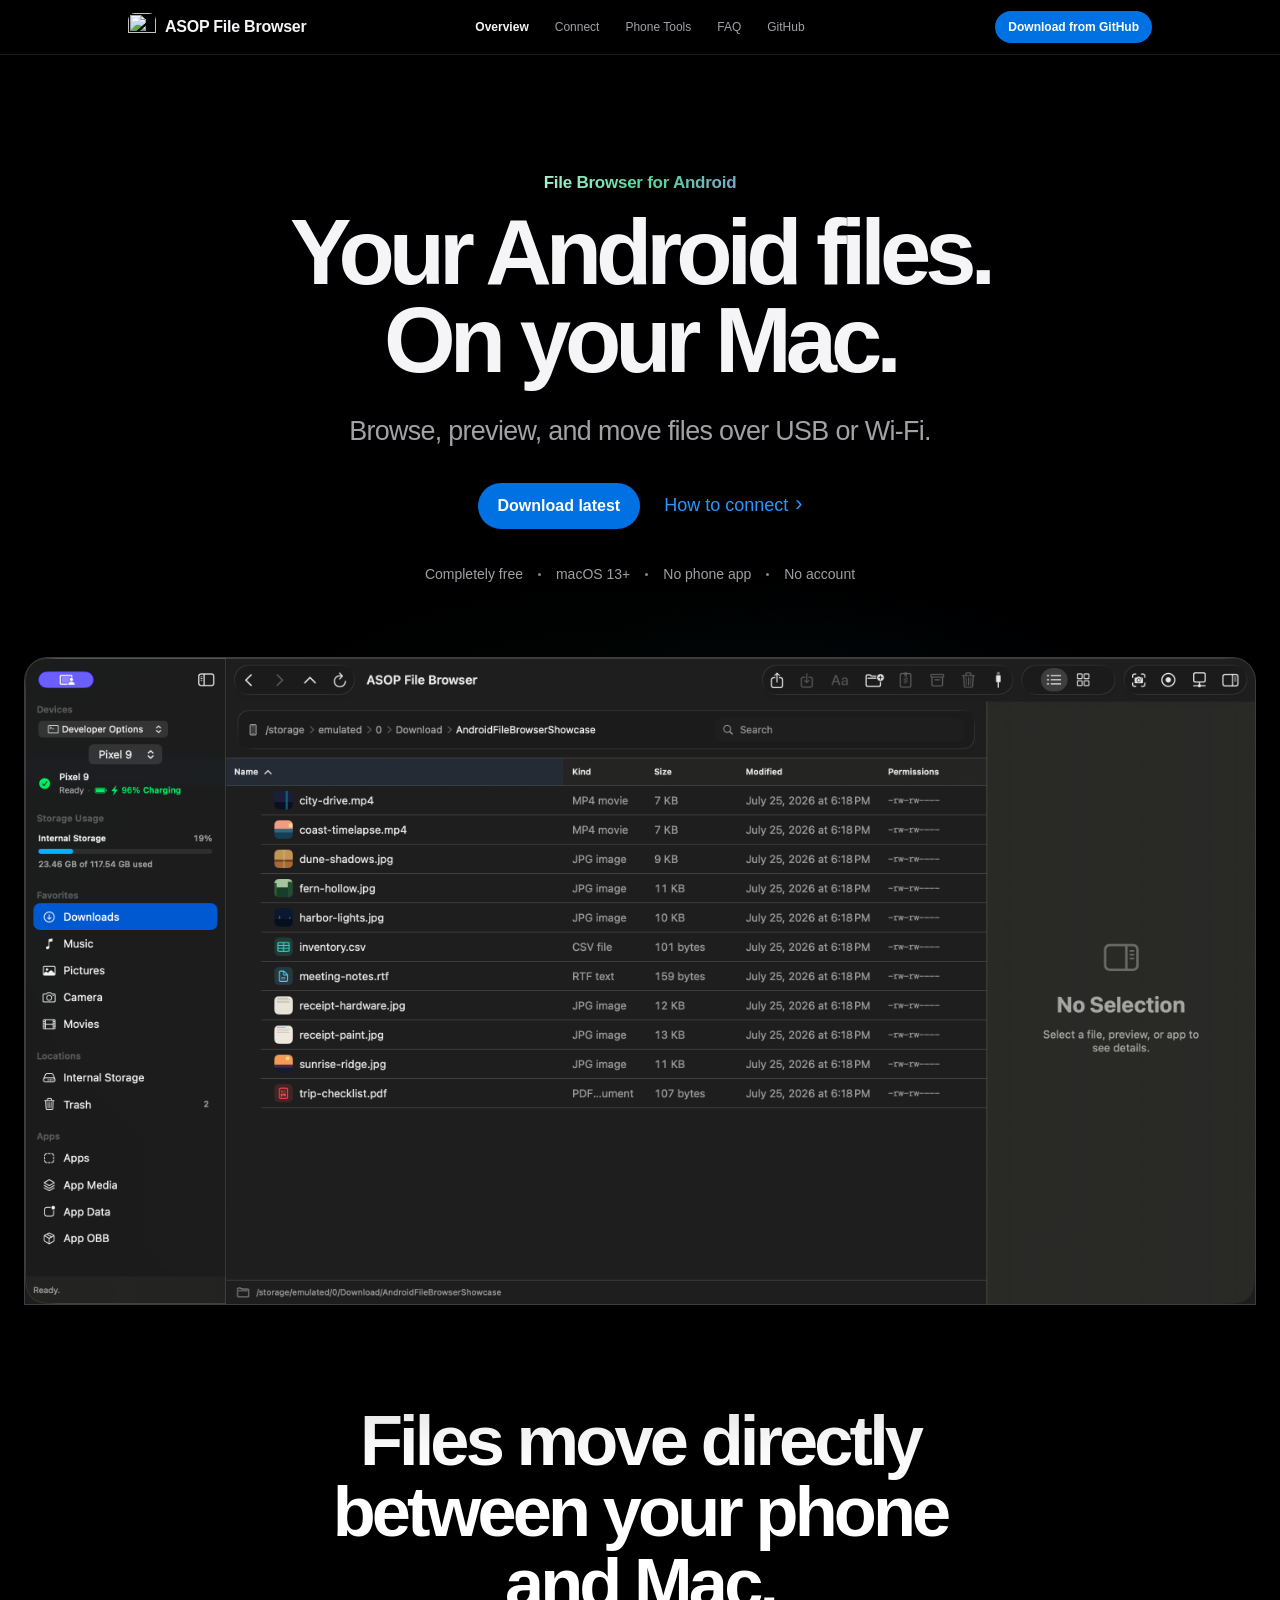
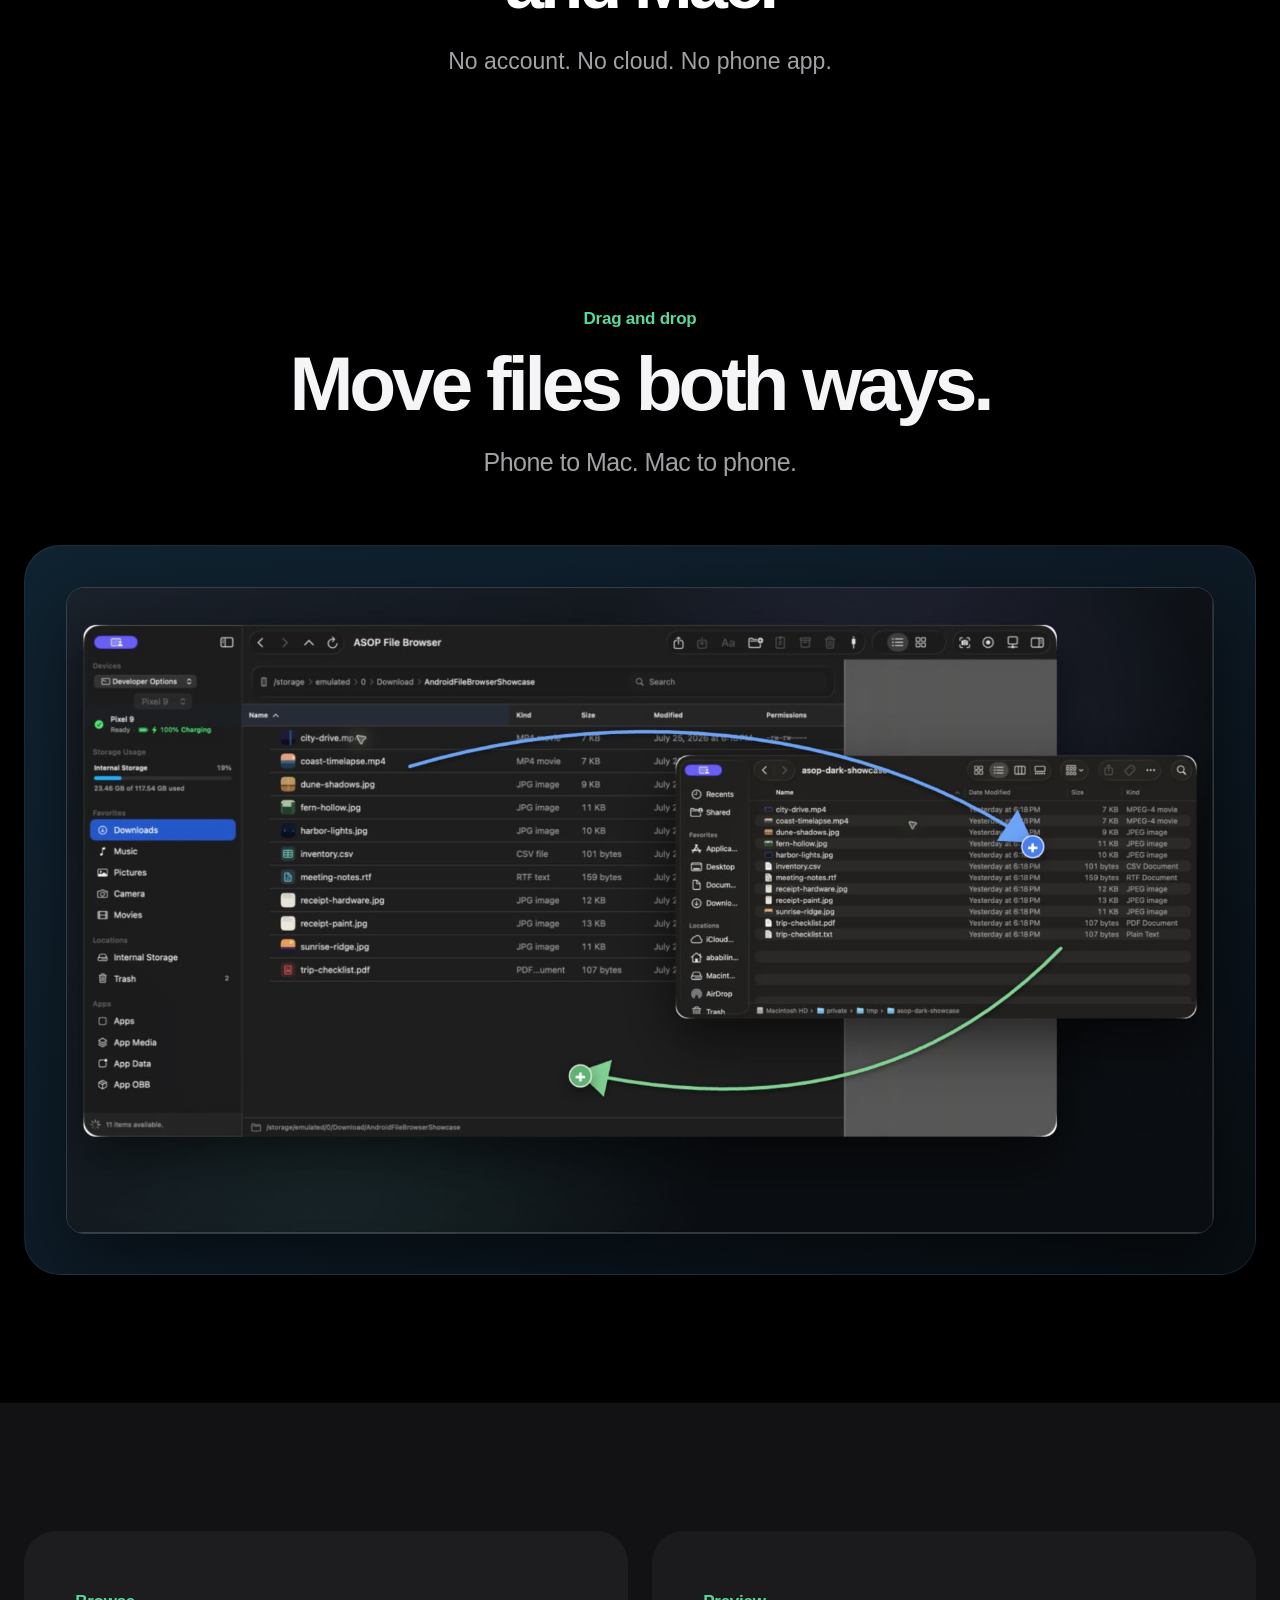
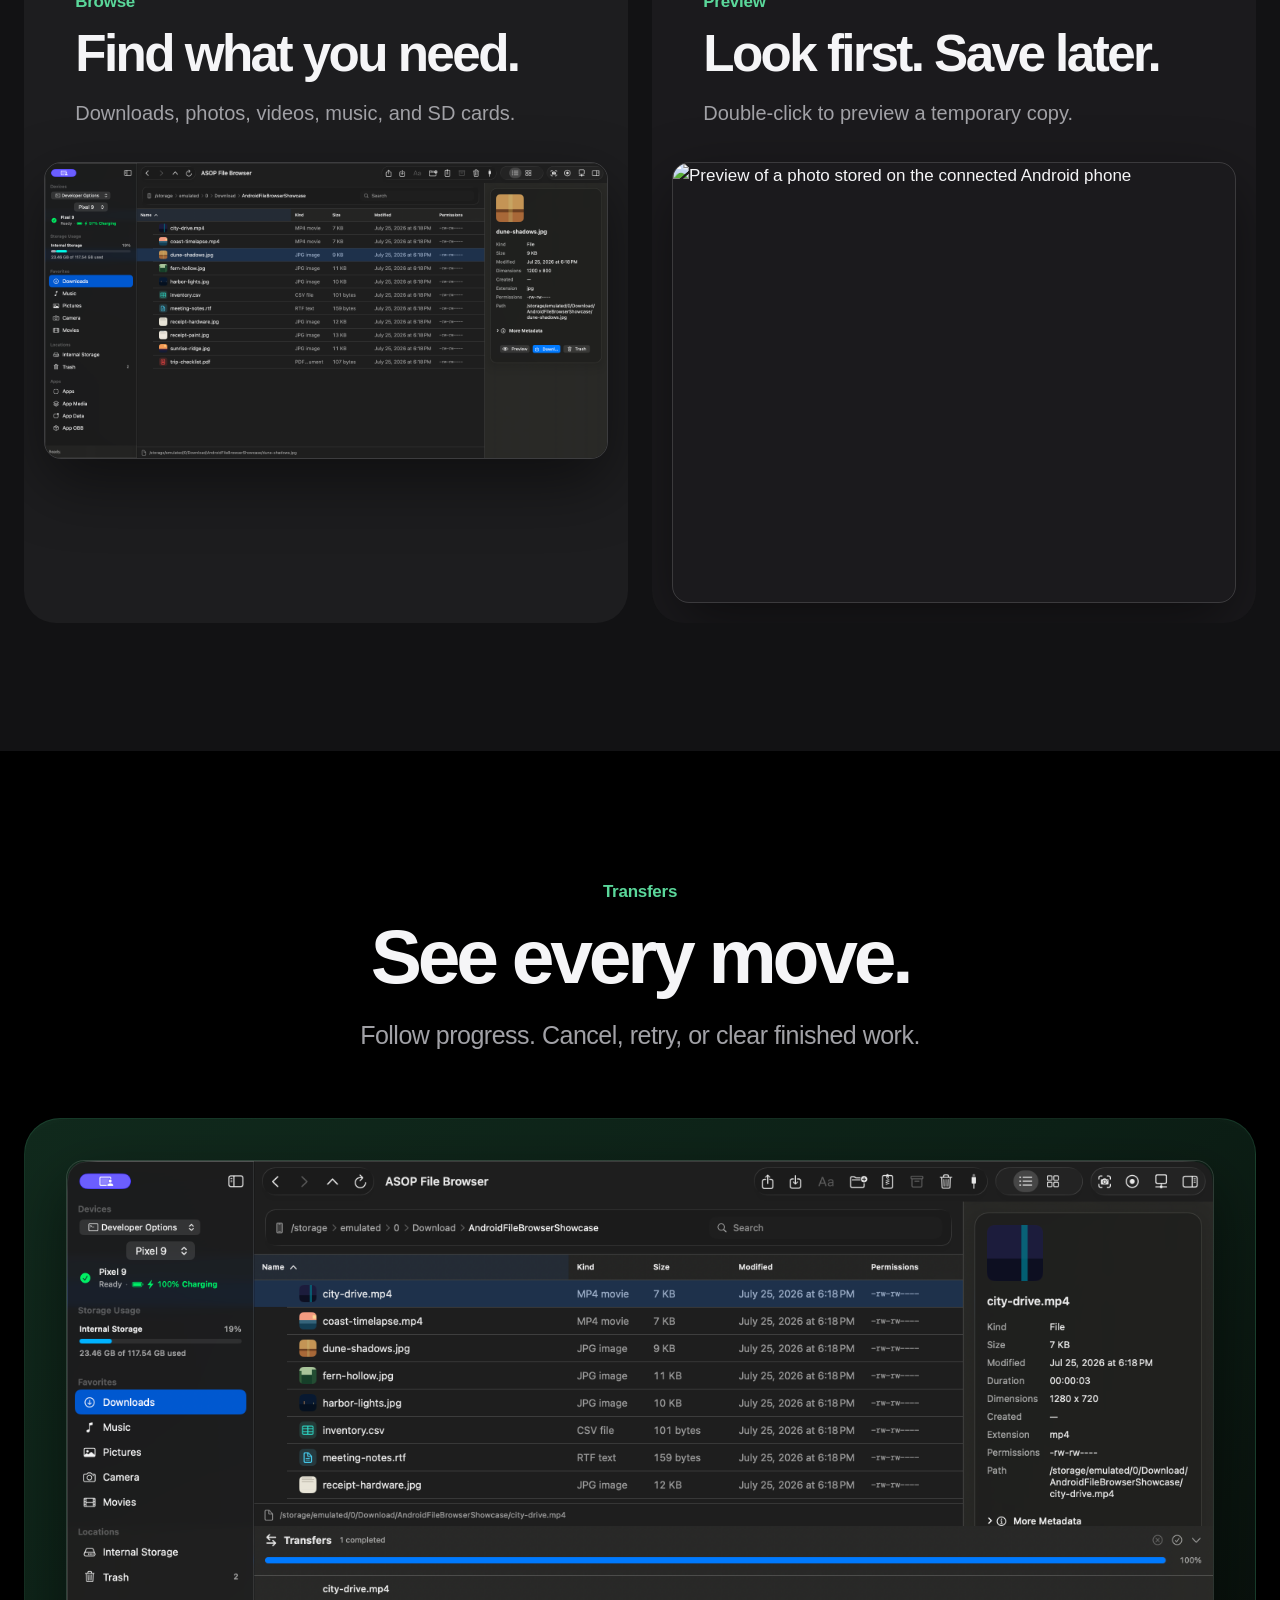
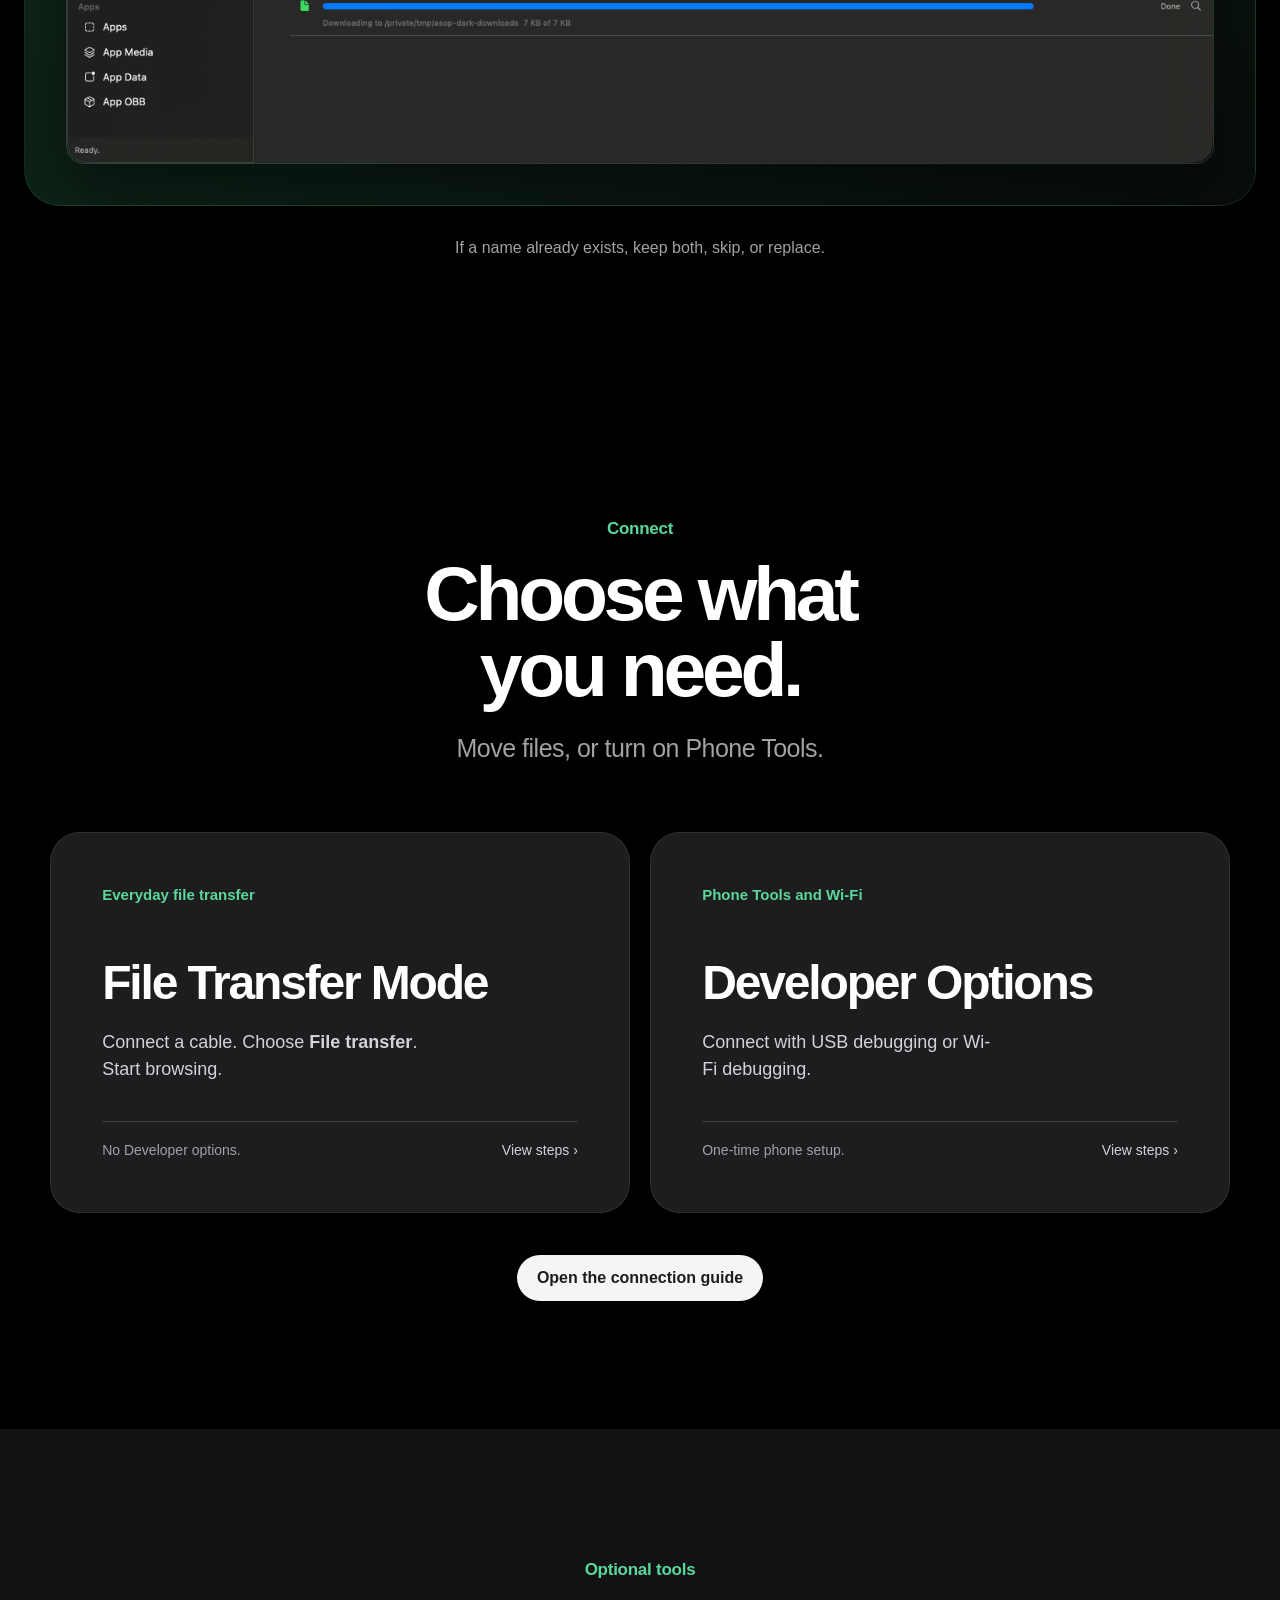
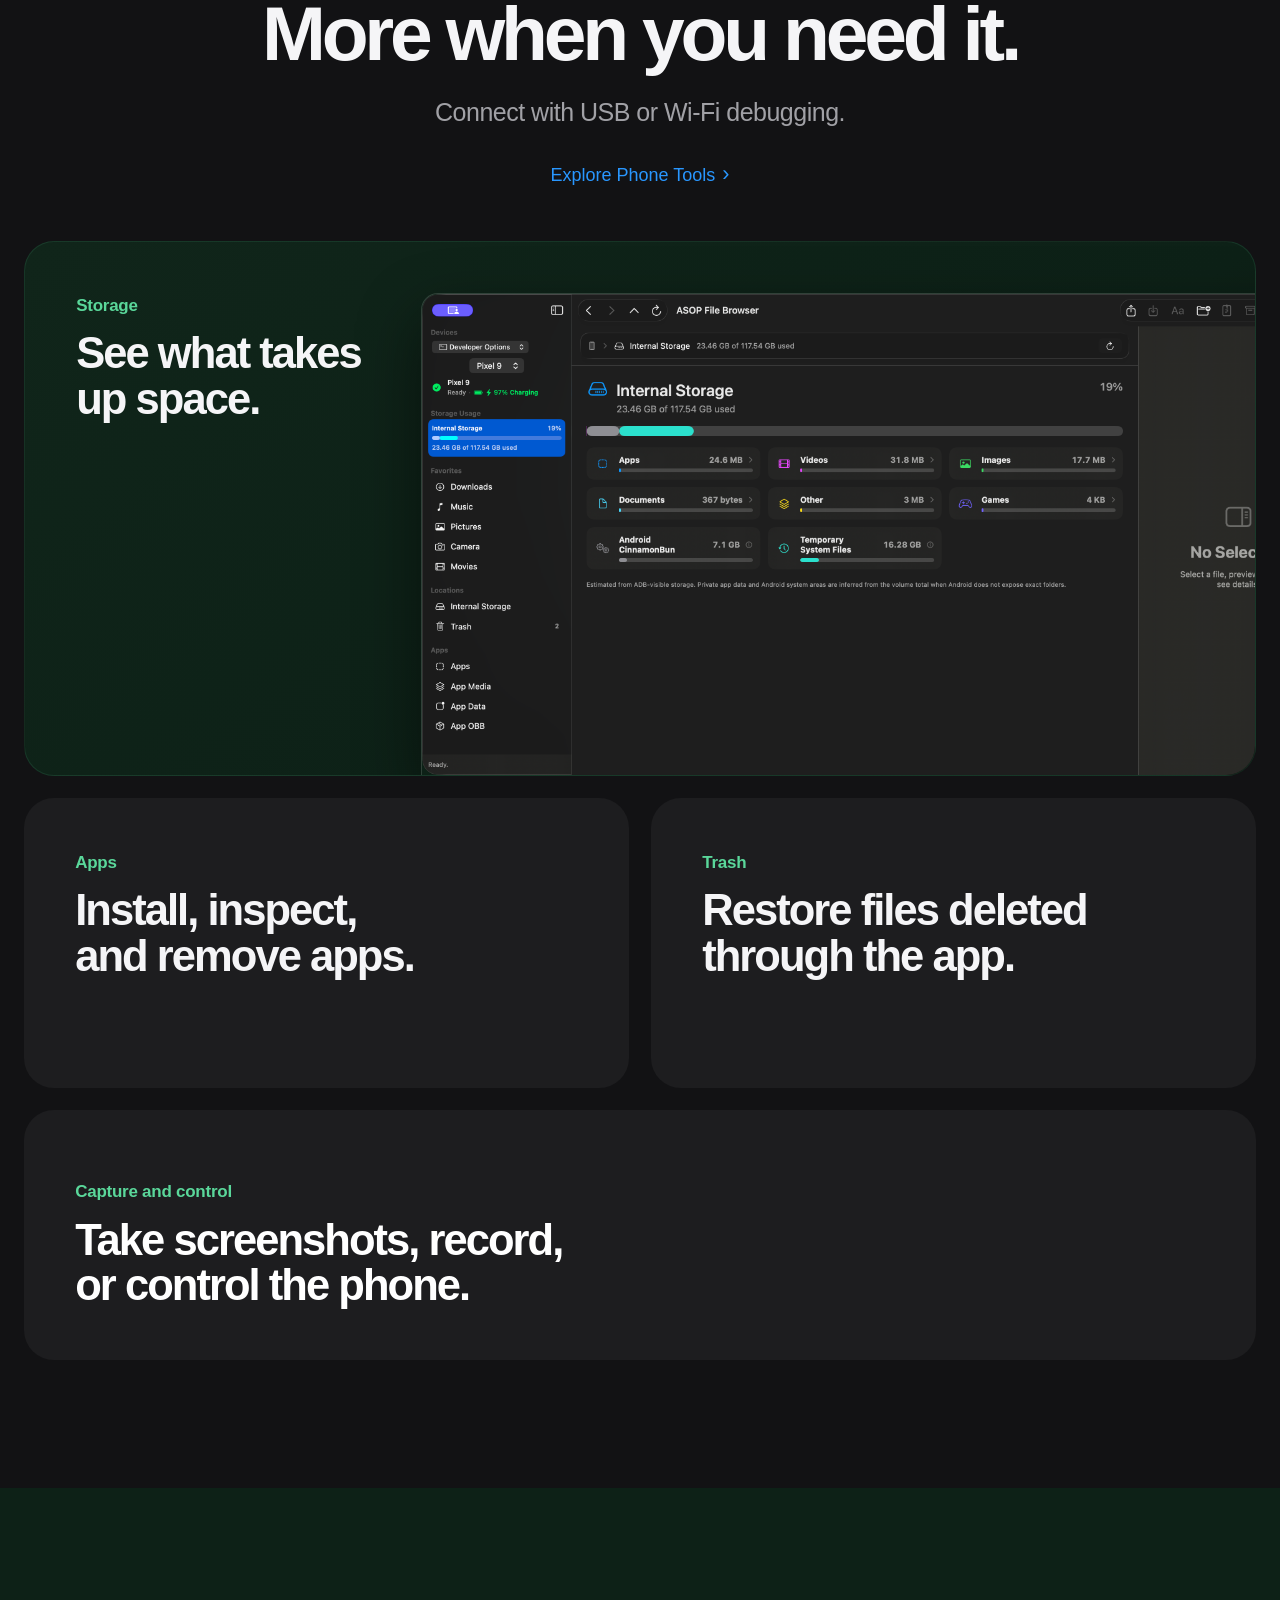
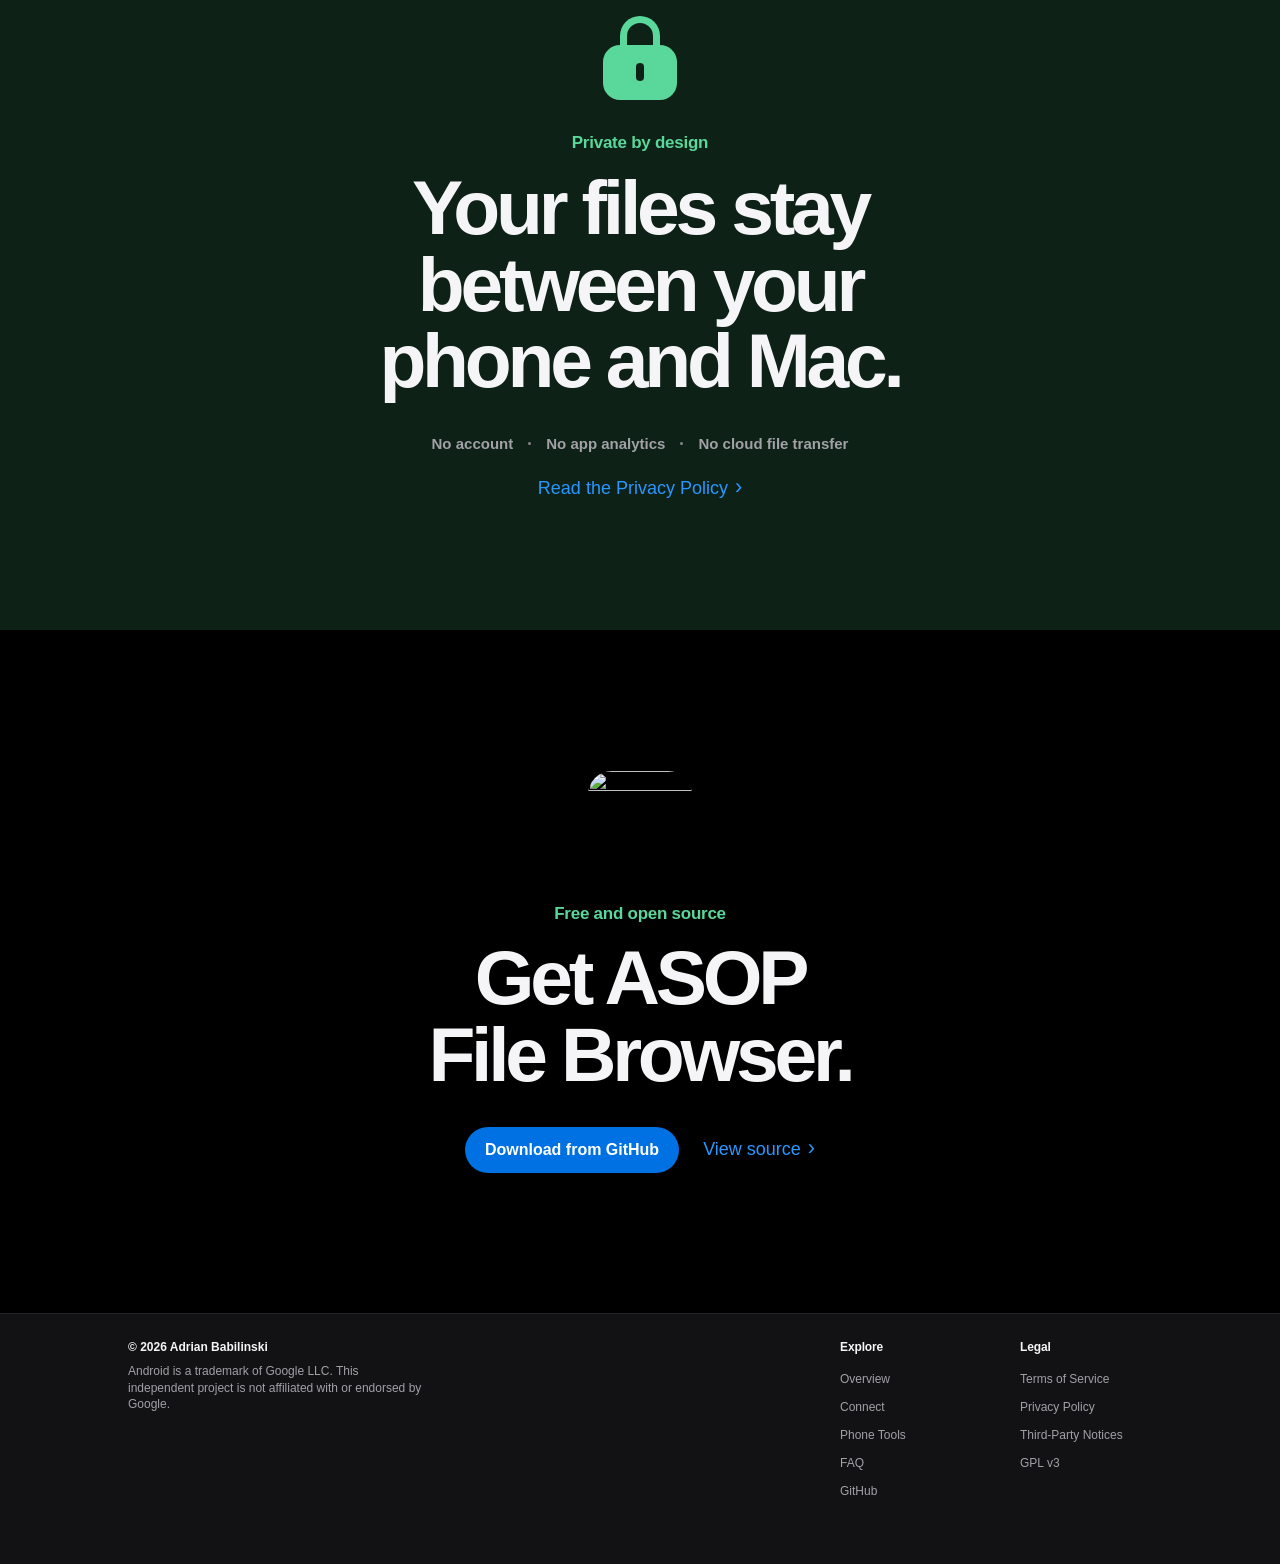
==== commit 2a7e6a70: "Refine Apple-inspired dark website theme" ====
--- a/docs/index.html
+++ b/docs/index.html
@@ -3,6 +3,7 @@
   <head>
     <meta charset="utf-8">
     <meta name="viewport" content="width=device-width, initial-scale=1">
+    <meta name="theme-color" content="#000000">
     <title>File Browser for Android</title>
     <meta
       name="description"
@@ -14,15 +15,15 @@
     <meta property="og:title" content="File Browser for Android">
     <meta property="og:description" content="Your Android files. On your Mac.">
     <meta property="og:url" content="https://ababilinski.github.io/asop-file-browser/">
-    <meta property="og:image" content="https://ababilinski.github.io/asop-file-browser/assets/social-preview-v3.png">
+    <meta property="og:image" content="https://ababilinski.github.io/asop-file-browser/assets/social-preview-v4.png">
     <meta property="og:image:width" content="1280">
     <meta property="og:image:height" content="640">
     <meta property="og:image:alt" content="ASOP File Browser showing Android files on a Mac">
     <meta name="twitter:card" content="summary_large_image">
     <meta name="twitter:title" content="File Browser for Android">
     <meta name="twitter:description" content="Your Android files. On your Mac.">
-    <meta name="twitter:image" content="https://ababilinski.github.io/asop-file-browser/assets/social-preview-v3.png">
-    <link rel="stylesheet" href="styles.css?v=20260725a">
+    <meta name="twitter:image" content="https://ababilinski.github.io/asop-file-browser/assets/social-preview-v4.png">
+    <link rel="stylesheet" href="styles.css?v=20260726a">
   </head>
   <body>
     <a class="skip-link" href="#main">Skip to content</a>
--- a/docs/styles.css
+++ b/docs/styles.css
@@ -3154,58 +3154,57 @@
 
 :root {
   color-scheme: dark;
-  --canvas: #0a0d0b;
-  --surface: #131714;
-  --surface-raised: #1a1f1b;
-  --ink: #f3f6f3;
-  --muted: #a4aca6;
-  --line: rgba(255, 255, 255, 0.12);
+  --canvas: #000000;
+  --surface: #121214;
+  --surface-raised: #1d1d1f;
+  --ink: #f5f5f7;
+  --muted: #a1a1a6;
+  --tertiary: #86868b;
+  --line: rgba(255, 255, 255, 0.14);
   --accent: #5ad79a;
   --accent-hover: #76e4ae;
-  --accent-soft: #11271a;
-  --accent-fill: #198754;
-  --accent-fill-hover: #209d65;
-  --blue-soft: #111f2b;
-  --black: #050706;
-  --dark-card: #171b18;
-  --window-shadow: 0 36px 100px rgba(0, 0, 0, 0.52);
+  --accent-soft: #0d2117;
+  --link: #2997ff;
+  --link-hover: #6ab8ff;
+  --action: #0071e3;
+  --action-hover: #006edb;
+  --blue-soft: #0e1c28;
+  --black: #000000;
+  --dark-card: #1d1d1f;
+  --window-shadow: 0 40px 120px rgba(0, 0, 0, 0.72);
 }
 
 .nav-action,
 .button-primary,
-.steps-list li > span,
-.privacy-lock-body,
-.debug-steps li > span,
-.step-number,
 .notice-primary-link {
-  background: var(--accent-fill);
+  background: var(--action);
 }
 
 .nav-action:hover,
 .button-primary:hover,
 .notice-primary-link:hover {
-  background: var(--accent-fill-hover);
+  background: var(--action-hover);
 }
 
 body {
-  background:
-    radial-gradient(circle at 50% -12%, rgba(90, 215, 154, 0.08), transparent 32rem),
-    var(--canvas);
+  background: var(--canvas);
 }
 
 :focus-visible {
-  outline-color: #7eeab5;
+  outline-color: var(--link);
 }
 
 .site-header {
-  border-bottom-color: var(--line);
-  background: rgba(10, 13, 11, 0.8);
-  box-shadow: 0 1px 0 rgba(255, 255, 255, 0.025);
+  border-bottom-color: rgba(255, 255, 255, 0.1);
+  background: rgba(0, 0, 0, 0.76);
+  backdrop-filter: saturate(140%) blur(24px);
+  -webkit-backdrop-filter: saturate(140%) blur(24px);
+  box-shadow: none;
 }
 
 .breadcrumb-separator,
 .nav-links {
-  color: #b1b8b3;
+  color: var(--muted);
 }
 
 .nav-links a:hover,
@@ -3214,21 +3213,51 @@
 }
 
 .breadcrumb-home img {
-  filter: grayscale(0.5) brightness(1.08) contrast(1.04);
+  filter: grayscale(0.55) brightness(1.08) contrast(1.04);
 }
 
 .button-light {
-  border: 1px solid var(--line);
-  background: var(--surface-raised);
-  color: var(--ink);
+  border: 0;
+  background: var(--ink);
+  color: #1d1d1f;
 }
 
 .button-light:hover {
-  background: #242a25;
+  background: #ffffff;
 }
 
 .fact-row li + li::before {
-  background: #6f7771;
+  background: var(--tertiary);
+}
+
+.hero {
+  position: relative;
+  isolation: isolate;
+}
+
+.hero::before {
+  position: absolute;
+  z-index: -1;
+  top: -54px;
+  left: 50%;
+  width: 100vw;
+  height: min(760px, 88%);
+  transform: translateX(-50%);
+  background:
+    radial-gradient(ellipse 48% 38% at 48% 100%, rgba(90, 215, 154, 0.045), transparent 72%),
+    radial-gradient(ellipse 34% 30% at 68% 96%, rgba(41, 151, 255, 0.04), transparent 76%);
+  content: "";
+  pointer-events: none;
+}
+
+.hero .eyebrow {
+  width: fit-content;
+  margin-right: auto;
+  margin-left: auto;
+  background: linear-gradient(90deg, #a7f0cb 0%, var(--accent) 52%, #78a9c8 100%);
+  background-clip: text;
+  color: transparent;
+  -webkit-background-clip: text;
 }
 
 .hero-window,
@@ -3237,11 +3266,17 @@
 .storage-card img,
 .tools-window img,
 .tools-product-card > img {
-  border-color: rgba(255, 255, 255, 0.15);
+  border-color: rgba(255, 255, 255, 0.14);
 }
 
 .hero-window {
   background: var(--surface-raised);
+}
+
+.hero-window,
+.stage,
+.tools-window {
+  box-shadow: var(--window-shadow);
 }
 
 .stage img,
@@ -3249,7 +3284,17 @@
 .storage-card img,
 .tools-window img,
 .tools-product-card > img {
-  box-shadow: 0 24px 64px rgba(0, 0, 0, 0.38);
+  box-shadow: 0 24px 64px rgba(0, 0, 0, 0.48);
+}
+
+.stage-blue {
+  border: 1px solid rgba(120, 169, 200, 0.13);
+  background: linear-gradient(145deg, #102331 0%, var(--blue-soft) 44%, #080d11 100%);
+}
+
+.stage-green {
+  border: 1px solid rgba(90, 215, 154, 0.13);
+  background: linear-gradient(145deg, #112a1d 0%, var(--accent-soft) 48%, #080d0a 100%);
 }
 
 .product-card,
@@ -3260,7 +3305,7 @@
 
 .preview-card,
 .tools-trash-card {
-  background: #191916;
+  background: #1b1a1d;
 }
 
 .chapter-transfer,
@@ -3270,11 +3315,18 @@
 
 .storage-card,
 .tools-window-green {
-  background: #12251a;
+  border: 1px solid rgba(90, 215, 154, 0.12);
+  background: linear-gradient(145deg, #10251a 0%, var(--accent-soft) 62%, #0a100c 100%);
+}
+
+.connection-option,
+.debug-options article {
+  border: 1px solid rgba(255, 255, 255, 0.08);
 }
 
 .connection-option:hover {
-  background: #202521;
+  border-color: rgba(255, 255, 255, 0.14);
+  background: #242426;
 }
 
 .privacy-facts,
@@ -3283,14 +3335,13 @@
 .path-callout div > p:last-child,
 .path-callout-wifi div > p:last-child,
 .android-control-band > p:last-child,
-.legal-note p,
-.android-brand-section blockquote {
-  color: #a8cbb7;
+.legal-note p {
+  color: var(--muted);
 }
 
 .privacy-facts li + li::before,
 .requirements-band li + li::before {
-  background: #5d8f72;
+  background: var(--tertiary);
 }
 
 .path-option:hover {
@@ -3298,22 +3349,29 @@
 }
 
 .path-option.is-selected {
-  border-color: rgba(90, 215, 154, 0.66);
-  background: #08130d;
+  border-color: rgba(41, 151, 255, 0.58);
+  background: #0c1520;
+  box-shadow: inset 0 0 0 1px rgba(41, 151, 255, 0.08);
+}
+
+.path-option.is-selected .path-number {
+  color: var(--link);
 }
 
 .feature-dash {
-  color: #737b75;
+  color: var(--tertiary);
 }
 
 .notice-intro > p:not(.legal-updated),
 .legal-content p,
 .legal-content li {
-  color: #c2c8c3;
+  color: #c7c7cc;
 }
 
 .notice-toc a:hover {
-  border-color: rgba(90, 215, 154, 0.38);
+  border-color: rgba(41, 151, 255, 0.45);
+  background: #0d1a26;
+  color: var(--link-hover);
 }
 
 .notice-component {
@@ -3321,7 +3379,7 @@
 }
 
 .notice-component-featured {
-  background: linear-gradient(145deg, #122119 0%, var(--surface-raised) 62%);
+  background: linear-gradient(145deg, #0f1c14 0%, var(--surface-raised) 64%);
 }
 
 .notice-monogram {
@@ -3341,13 +3399,92 @@
 
 .copyright-explainer,
 .notice-source-note {
-  color: #b5bdb7 !important;
+  color: var(--muted) !important;
 }
 
 .android-brand-section blockquote {
   background: #10231a;
+  color: #d2d2d7;
+}
+
+.text-link,
+.faq-section .help-list a,
+.legal-content a,
+.notice-link-row a {
+  color: var(--link);
+}
+
+.text-link:hover,
+.faq-section .help-list a:hover,
+.legal-content a:hover,
+.notice-link-row a:hover {
+  color: var(--link-hover);
+}
+
+.text-link span {
+  transition: transform 180ms ease;
+}
+
+.text-link:hover span {
+  transform: translateX(2px);
+}
+
+.help-list summary::after {
+  color: var(--link);
+}
+
+.section-intro-light .eyebrow,
+.option-label,
+.setup-debug .eyebrow,
+.debug-options article > span,
+.tool-card-wide .eyebrow,
+.phone-tools-hero .eyebrow,
+.control-feature .eyebrow,
+.info-page-hero .eyebrow {
+  color: var(--accent);
+}
+
+.nav-action:hover,
+.button:hover,
+.connection-option:hover,
+.path-option:hover {
+  transform: none;
+}
+
+.site-footer {
+  border-top: 1px solid rgba(255, 255, 255, 0.08);
 }
 
 .footer-shell .footer-breadcrumb {
   border-bottom-color: var(--line);
 }
+
+@media (prefers-contrast: more) {
+  :root {
+    --muted: #d2d2d7;
+    --line: rgba(255, 255, 255, 0.28);
+  }
+
+  .hero .eyebrow {
+    background: none;
+    color: var(--accent);
+  }
+
+  .site-header {
+    border-bottom-color: rgba(255, 255, 255, 0.3);
+    background: #000000;
+  }
+
+  .connection-option,
+  .debug-options article {
+    border-color: rgba(255, 255, 255, 0.24);
+  }
+}
+
+@media (prefers-reduced-transparency: reduce) {
+  .site-header {
+    background: #000000;
+    backdrop-filter: none;
+    -webkit-backdrop-filter: none;
+  }
+}
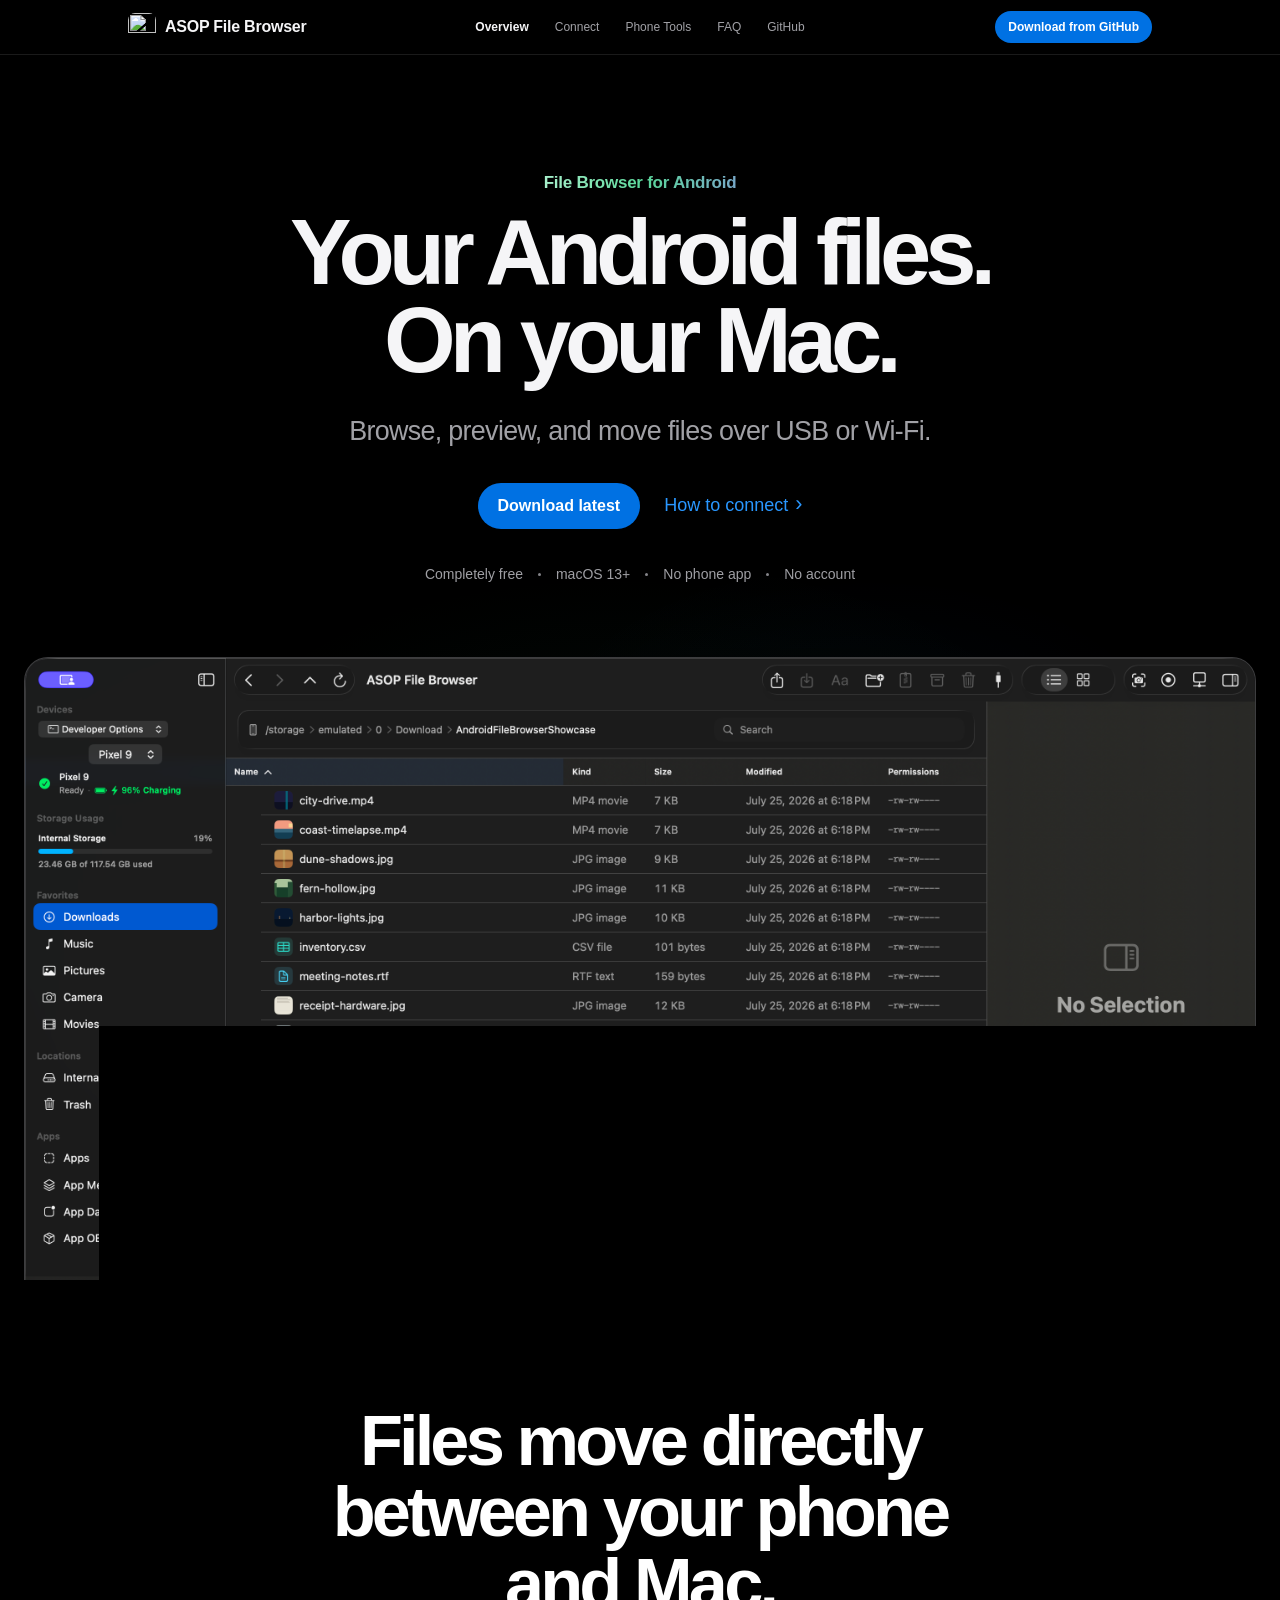
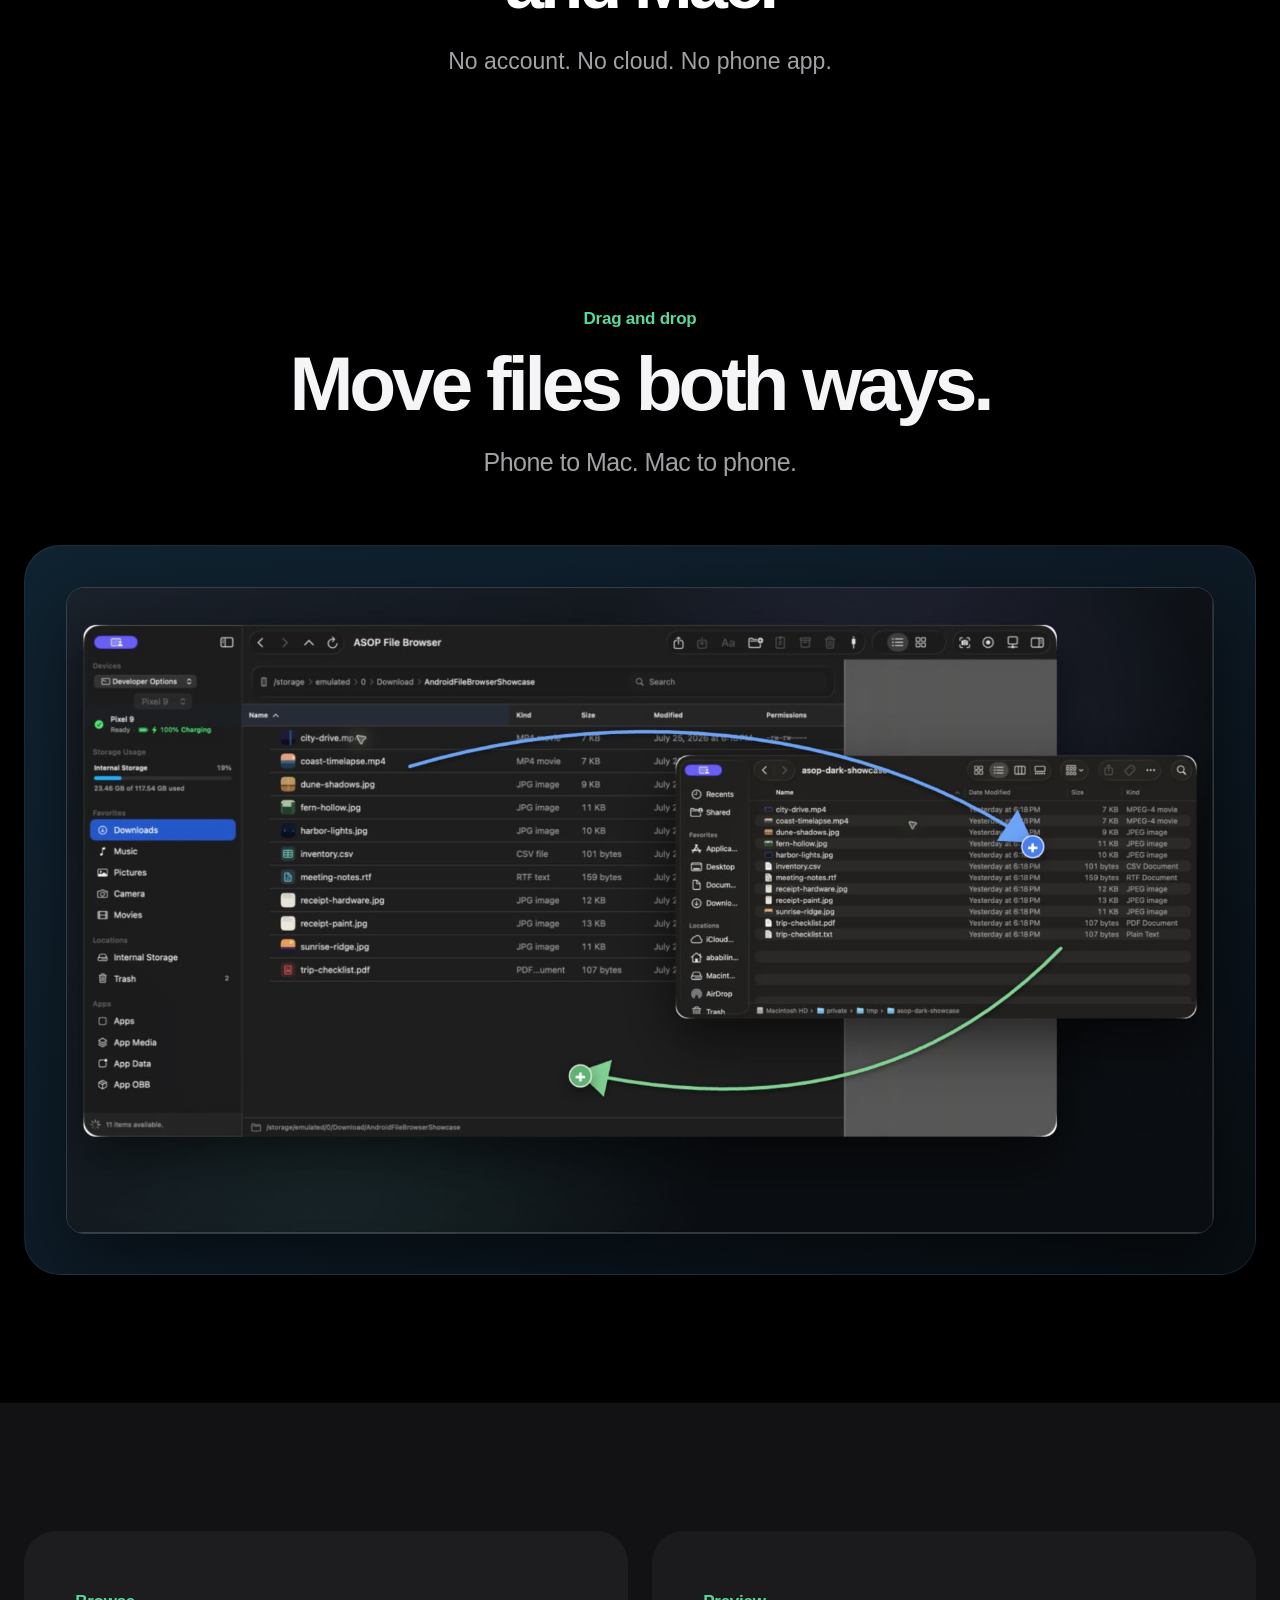
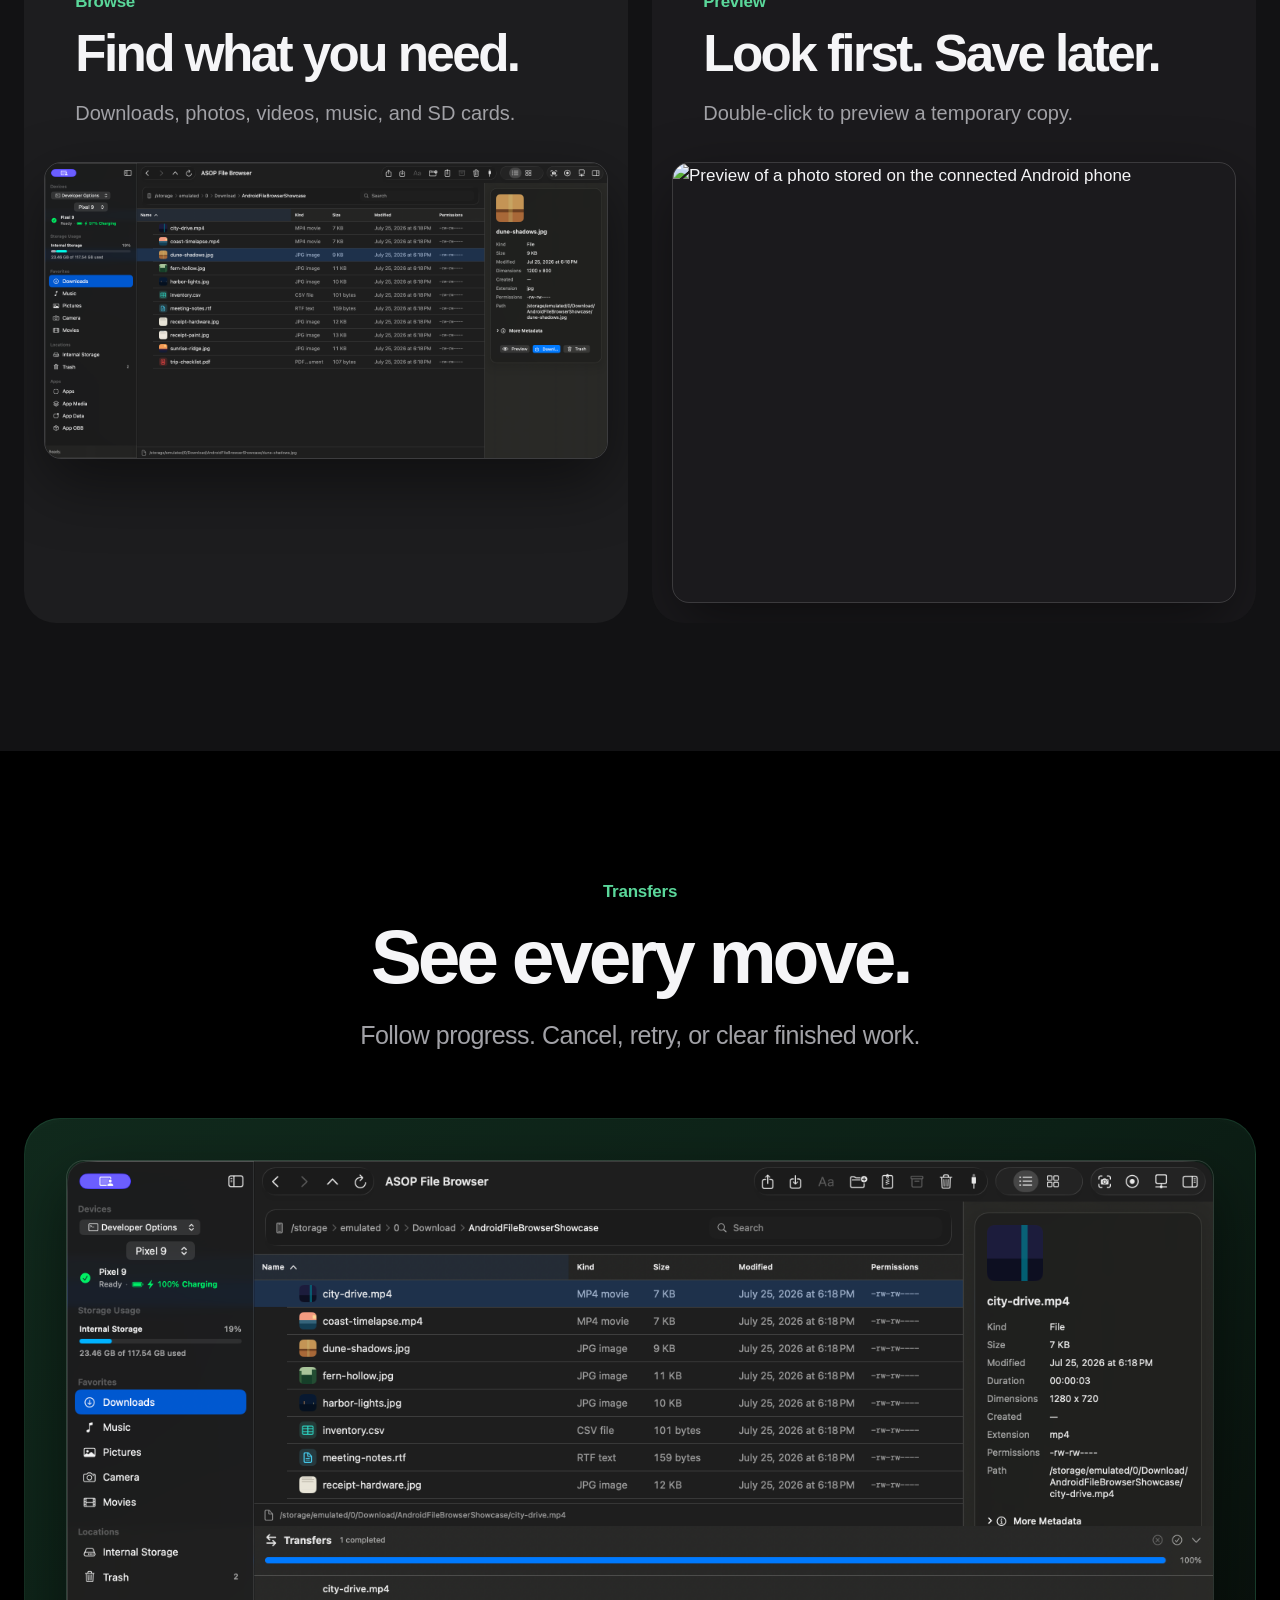
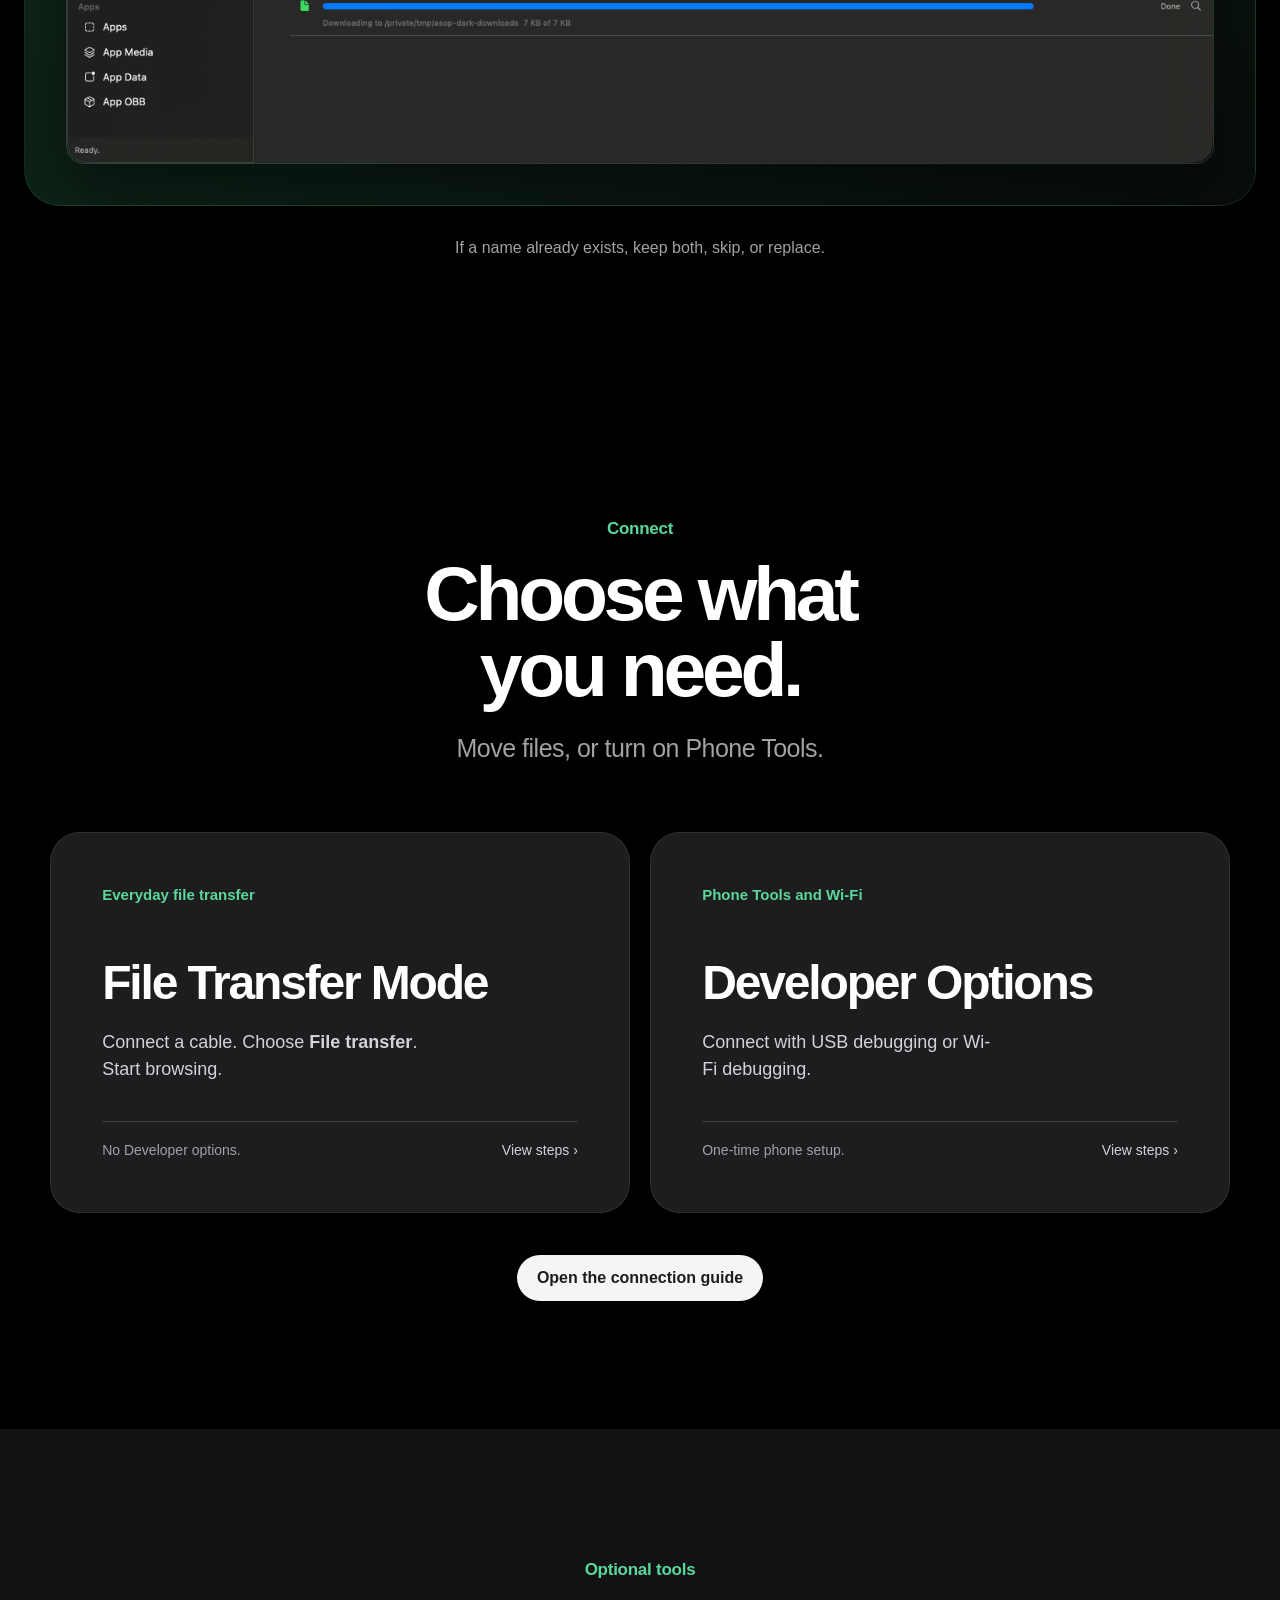
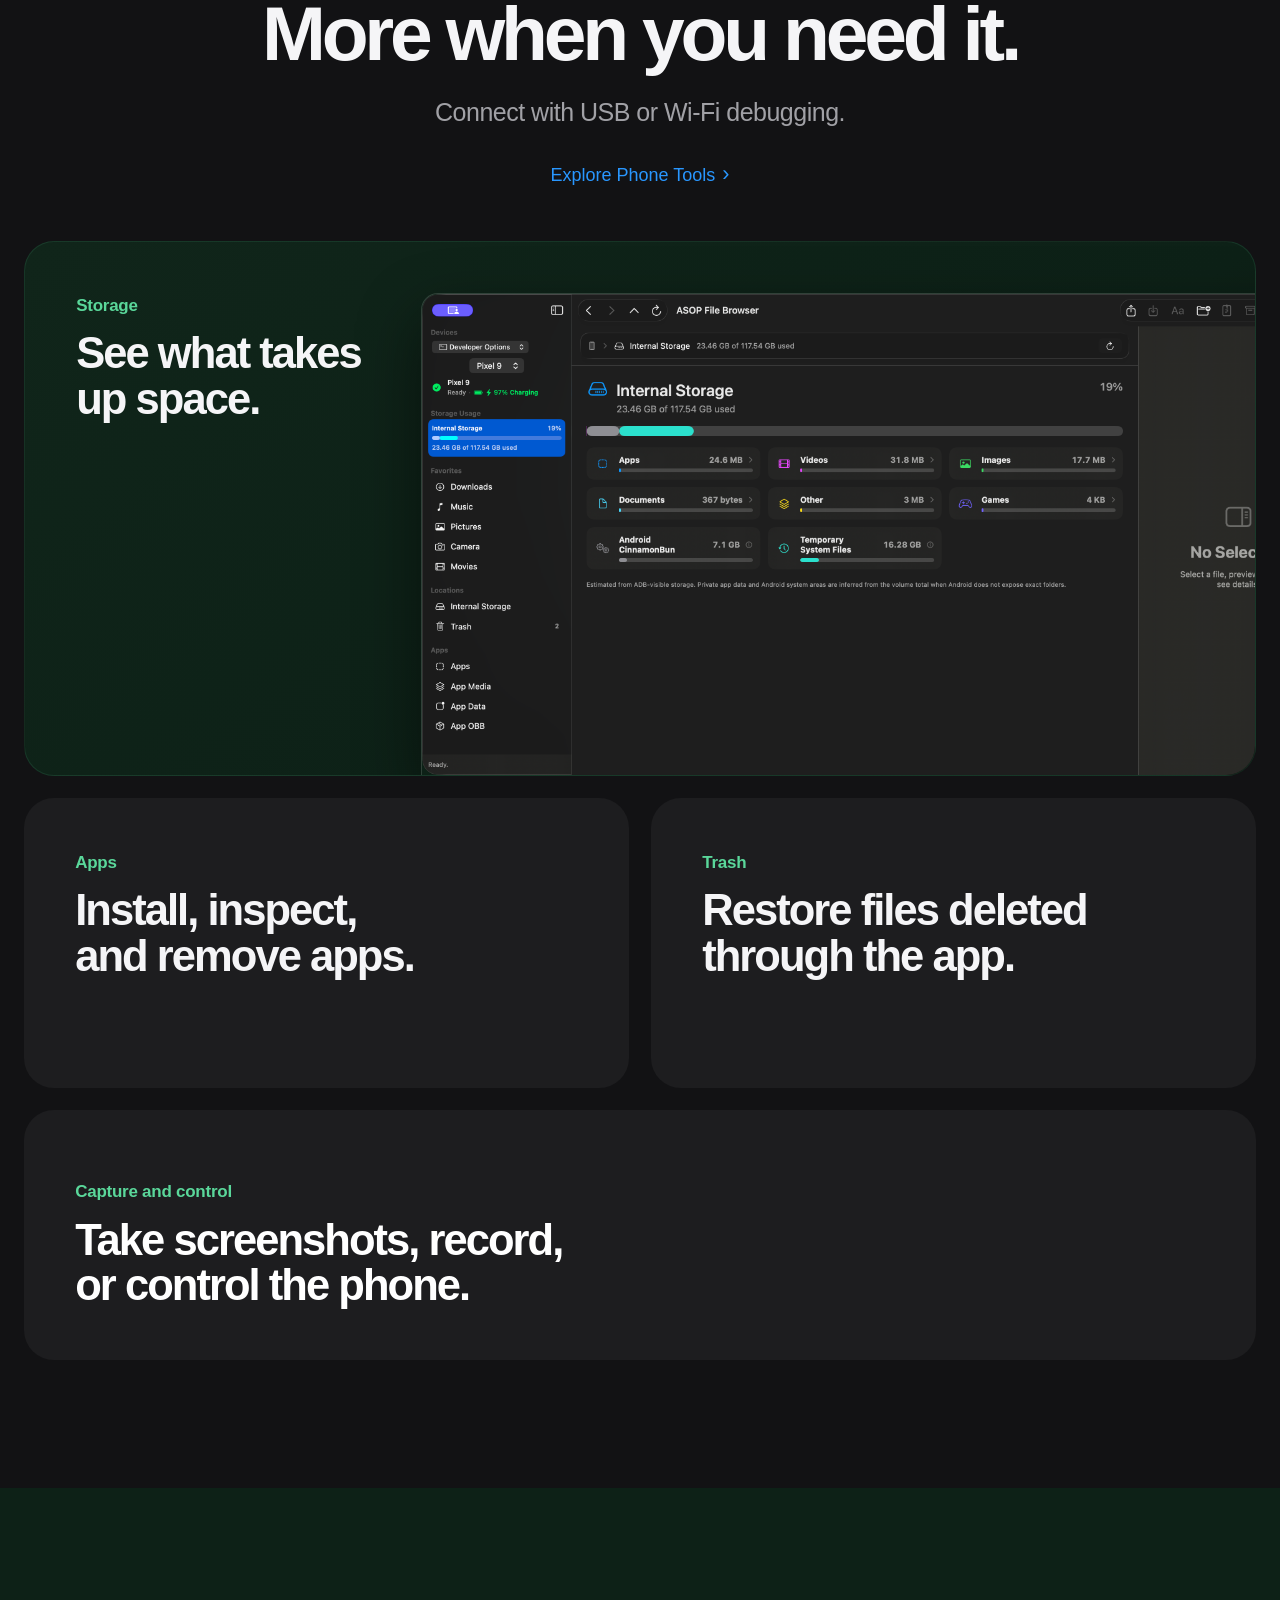
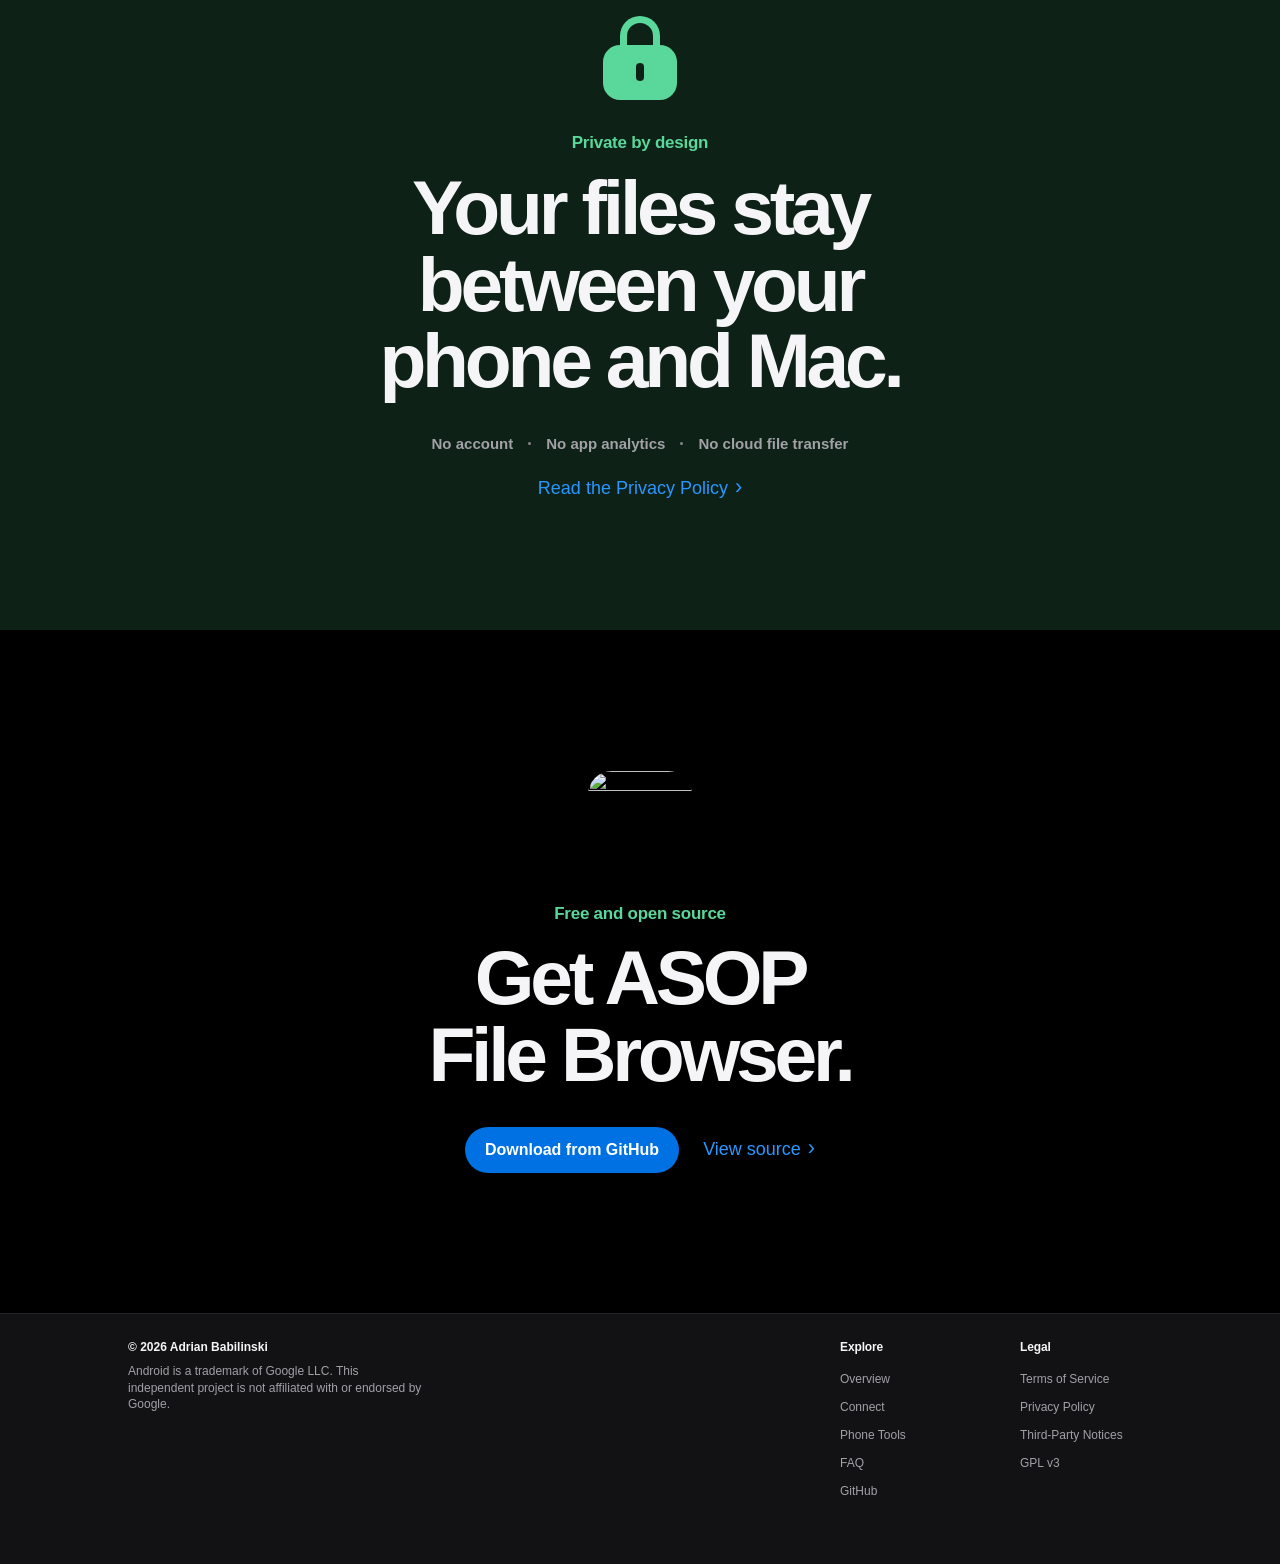
==== commit 2f74e3e3: "Fix typo in download link text" ====
--- a/docs/index.html
+++ b/docs/index.html
@@ -3,7 +3,6 @@
   <head>
     <meta charset="utf-8">
     <meta name="viewport" content="width=device-width, initial-scale=1">
-    <meta name="theme-color" content="#000000">
     <title>File Browser for Android</title>
     <meta
       name="description"
@@ -15,15 +14,15 @@
     <meta property="og:title" content="File Browser for Android">
     <meta property="og:description" content="Your Android files. On your Mac.">
     <meta property="og:url" content="https://ababilinski.github.io/asop-file-browser/">
-    <meta property="og:image" content="https://ababilinski.github.io/asop-file-browser/assets/social-preview-v4.png">
+    <meta property="og:image" content="https://ababilinski.github.io/asop-file-browser/assets/social-preview-v3.png">
     <meta property="og:image:width" content="1280">
     <meta property="og:image:height" content="640">
     <meta property="og:image:alt" content="ASOP File Browser showing Android files on a Mac">
     <meta name="twitter:card" content="summary_large_image">
     <meta name="twitter:title" content="File Browser for Android">
     <meta name="twitter:description" content="Your Android files. On your Mac.">
-    <meta name="twitter:image" content="https://ababilinski.github.io/asop-file-browser/assets/social-preview-v4.png">
-    <link rel="stylesheet" href="styles.css?v=20260726a">
+    <meta name="twitter:image" content="https://ababilinski.github.io/asop-file-browser/assets/social-preview-v3.png">
+    <link rel="stylesheet" href="styles.css?v=20260712a">
   </head>
   <body>
     <a class="skip-link" href="#main">Skip to content</a>
@@ -65,10 +64,10 @@
 
         <figure class="hero-window">
           <img
-            src="assets/file-browser.png?v=20260725a"
+            src="assets/file-browser.png?v=20260712b"
             alt="ASOP File Browser showing files from a connected Android phone"
-            width="2940"
-            height="1544"
+            width="2920"
+            height="1722"
             fetchpriority="high"
           >
         </figure>
@@ -89,10 +88,10 @@
         </div>
         <figure class="stage stage-blue" data-reveal="image">
           <img
-            src="assets/drag-and-drop.png?v=20260725a"
+            src="assets/drag-and-drop.png"
             alt="Files dragged between ASOP File Browser and Finder in both directions"
             width="1672"
-            height="940"
+            height="941"
             loading="lazy"
           >
         </figure>
@@ -106,10 +105,10 @@
             <p>Downloads, photos, videos, music, and SD cards.</p>
           </div>
           <img
-            src="assets/browse-photo.png?v=20260725a"
+            src="assets/browse-photo.png?v=20260712b"
             alt="ASOP File Browser showing a selected photo and its details"
-            width="2940"
-            height="1544"
+            width="2920"
+            height="1722"
             loading="lazy"
           >
         </article>
@@ -138,10 +137,10 @@
         </div>
         <figure class="stage stage-green" data-reveal="image">
           <img
-            src="assets/transfers.png?v=20260725a"
+            src="assets/transfers.png?v=20260712b"
             alt="Transfer panel showing file progress in ASOP File Browser"
-            width="2940"
-            height="1544"
+            width="2920"
+            height="1722"
             loading="lazy"
           >
         </figure>
@@ -193,10 +192,10 @@
               <h3>See what takes up space.</h3>
             </div>
             <img
-              src="assets/storage-overview.png?v=20260725a"
+              src="assets/storage-overview.png?v=20260712b"
               alt="Storage use grouped by apps, videos, images, audio, documents, and system files"
-              width="2940"
-              height="1544"
+              width="2920"
+              height="1722"
               loading="lazy"
             >
           </article>
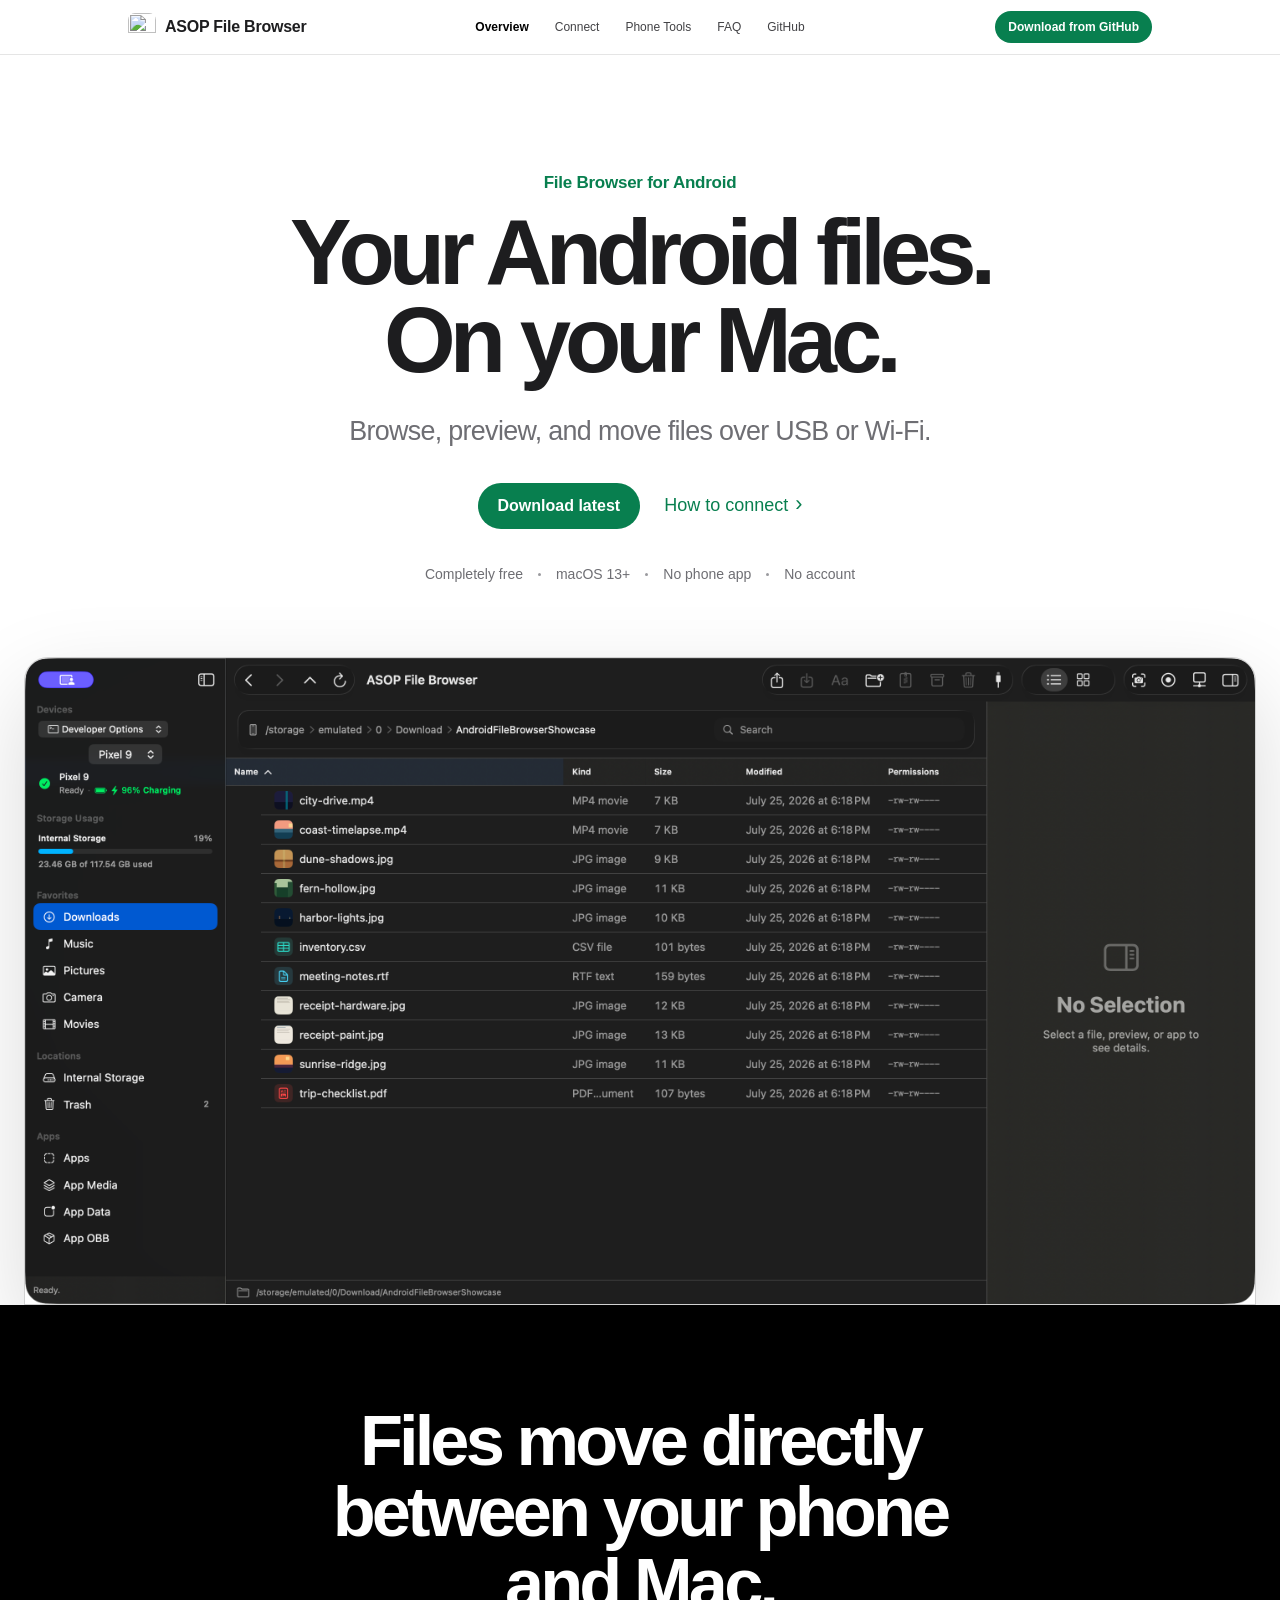
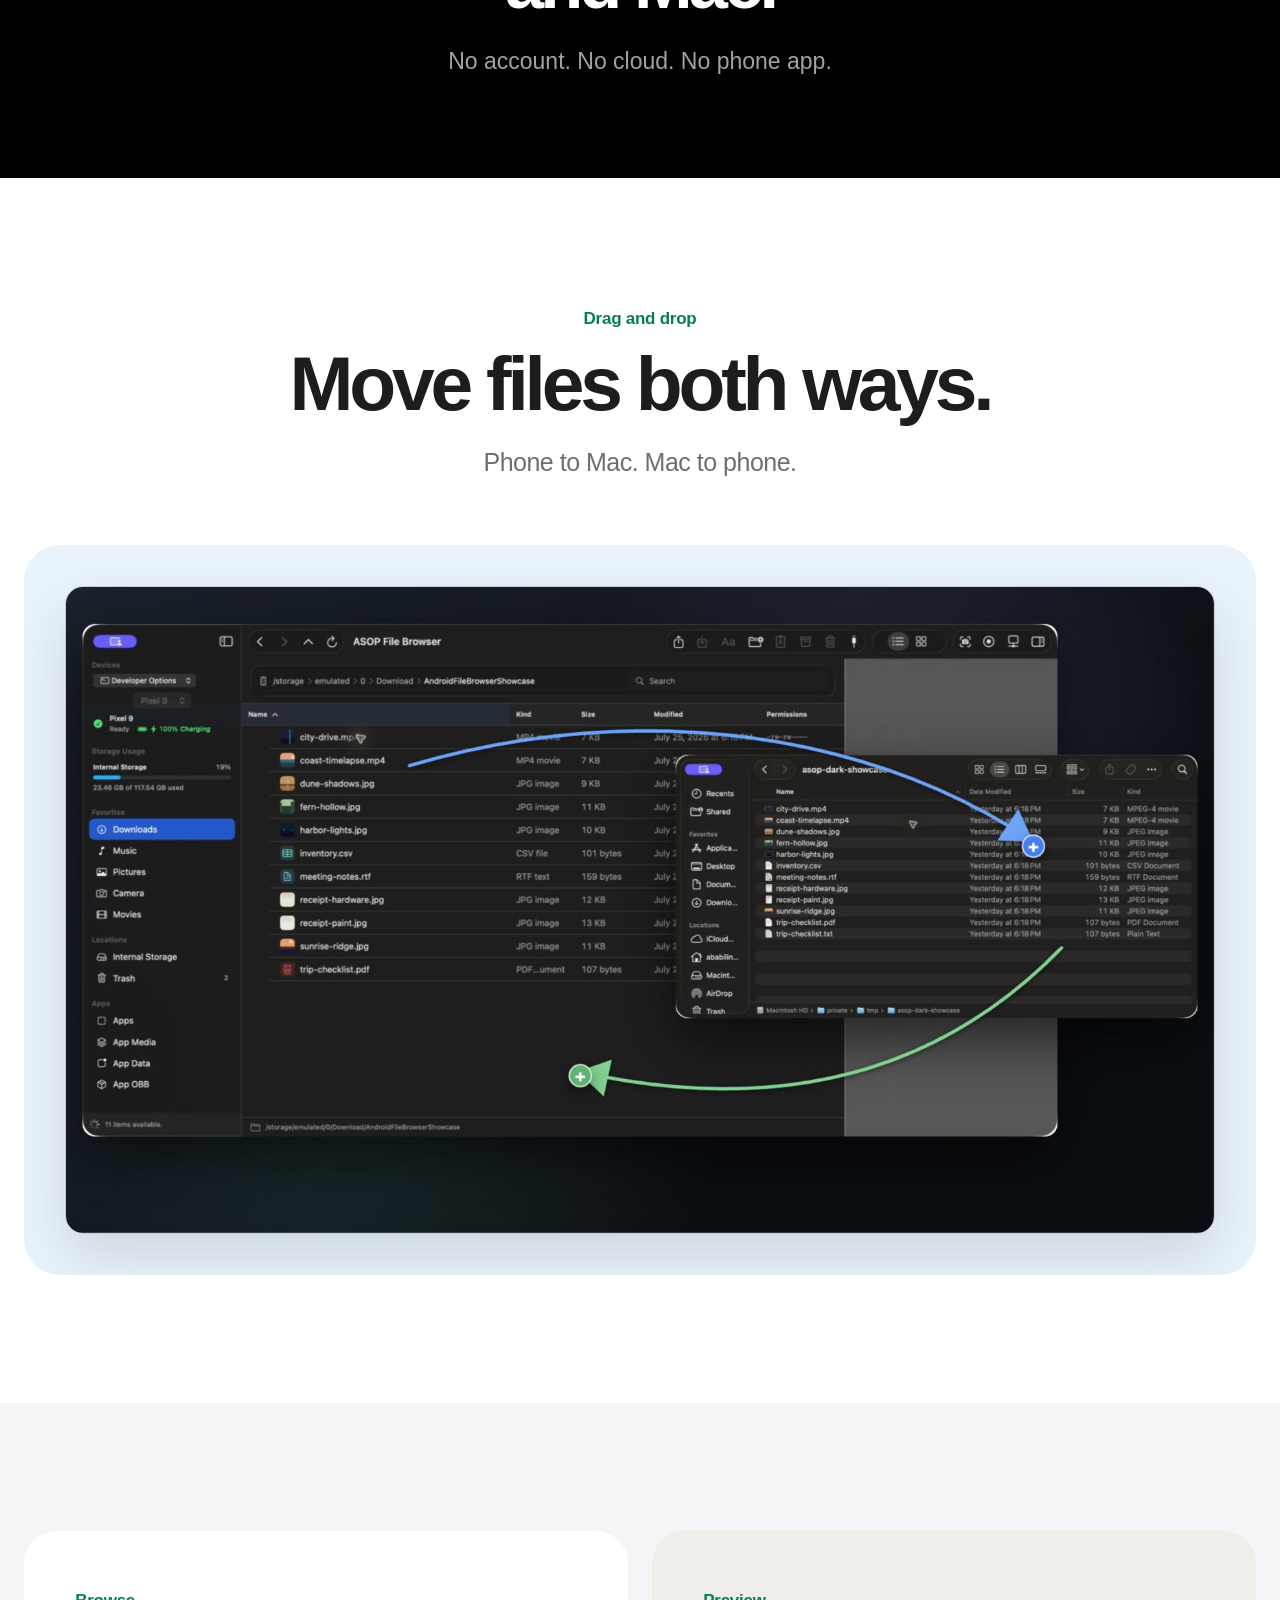
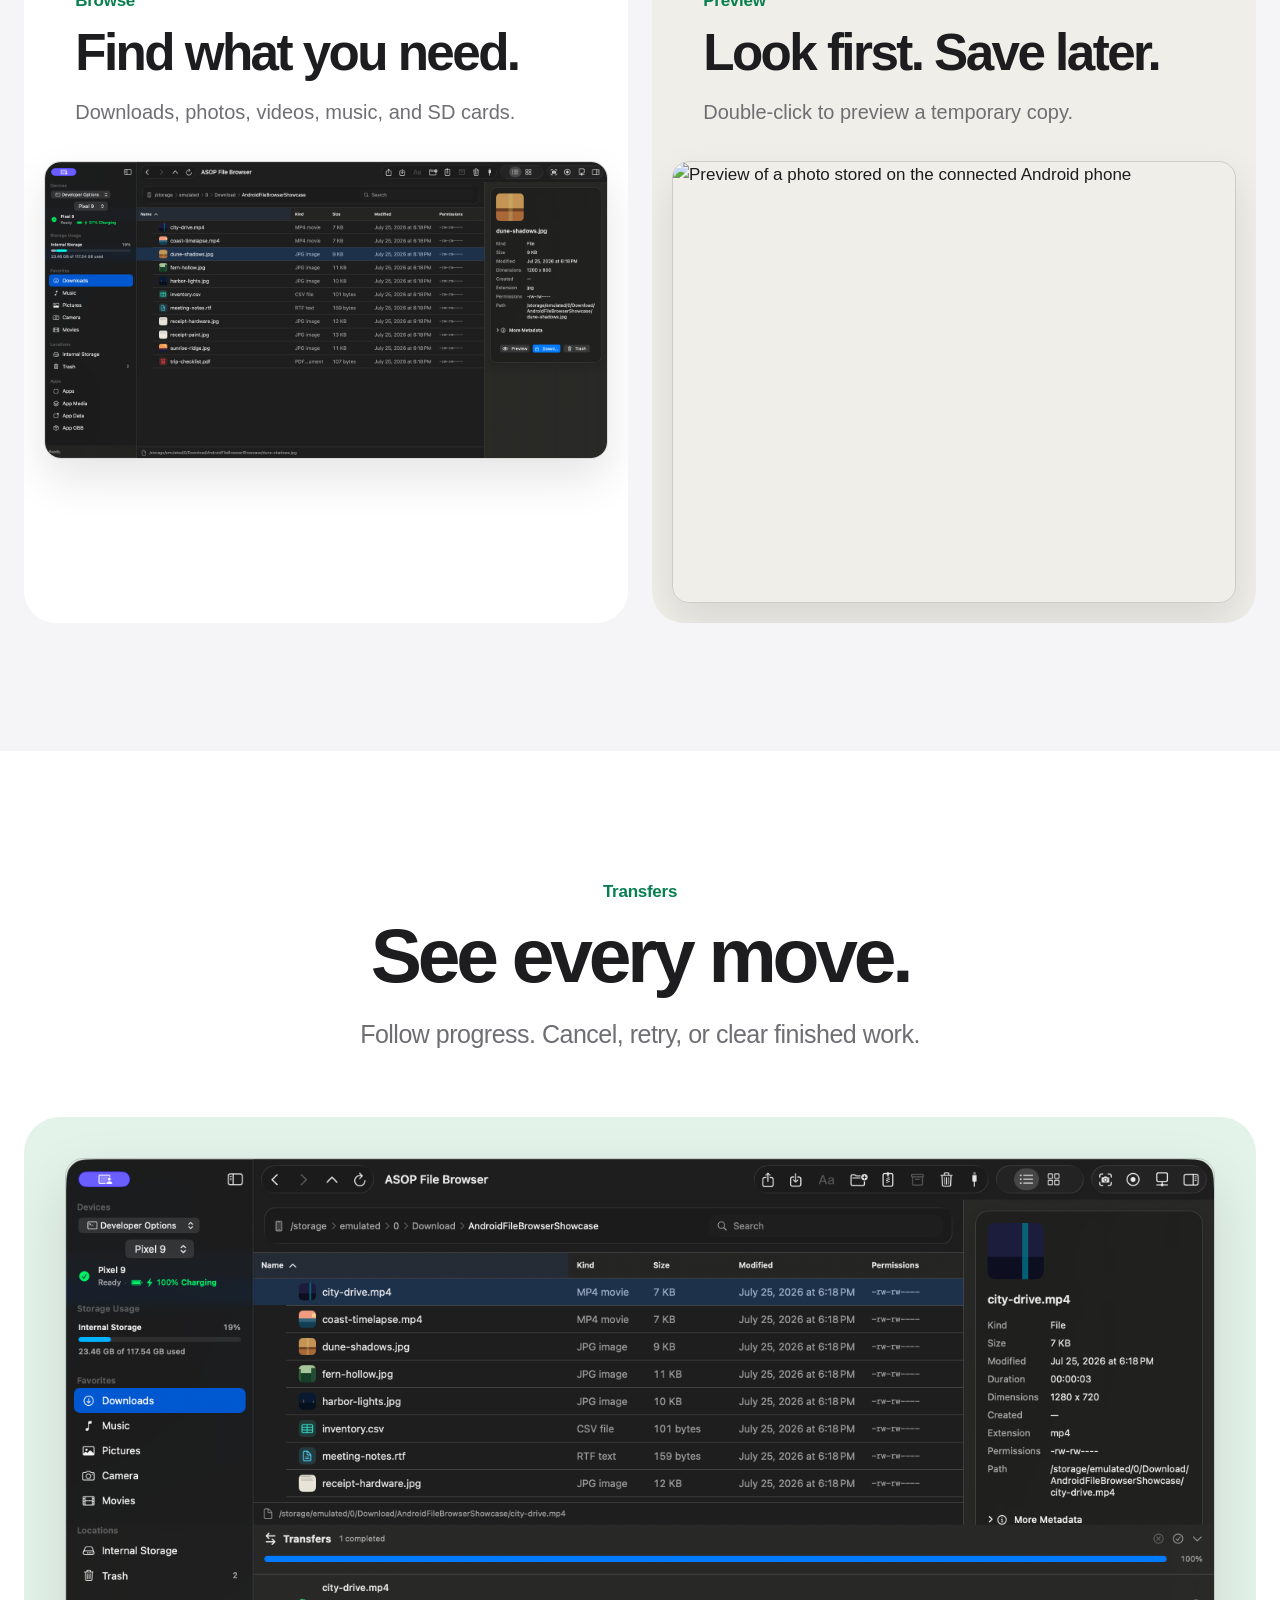
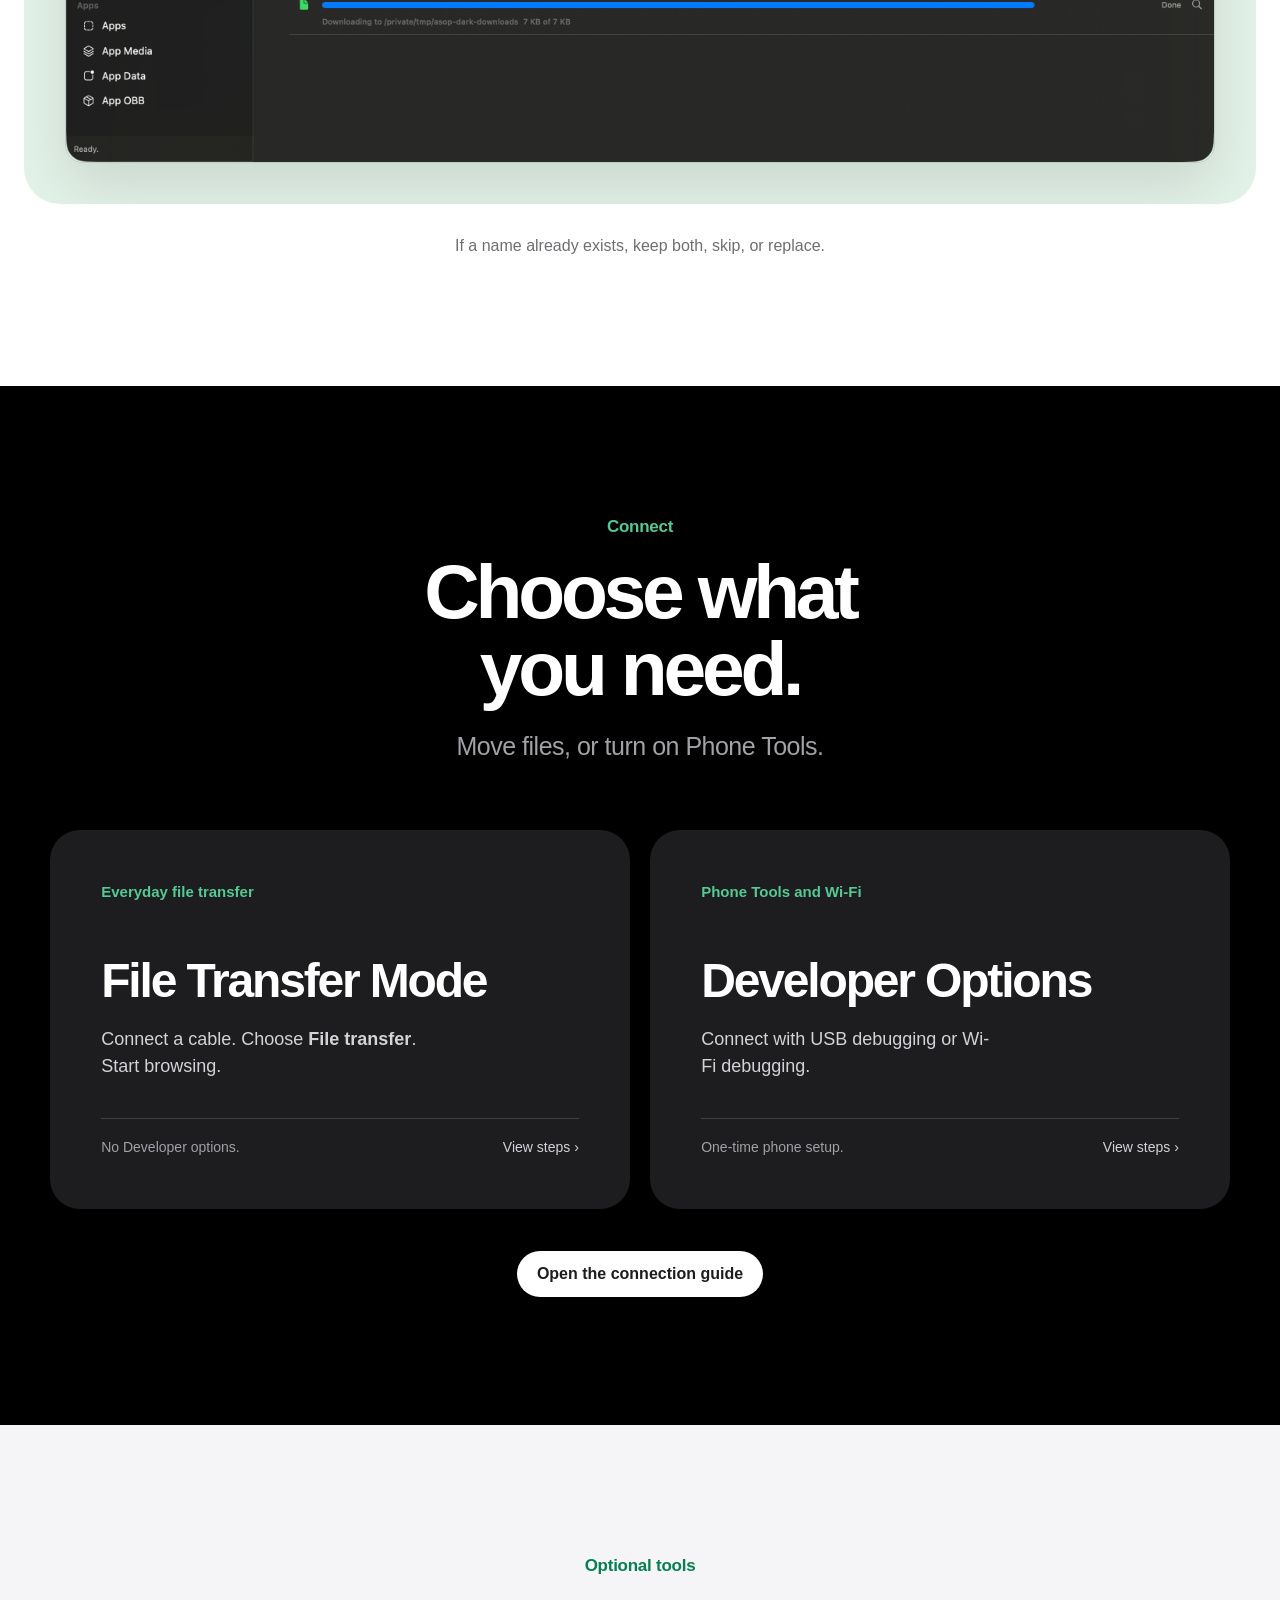
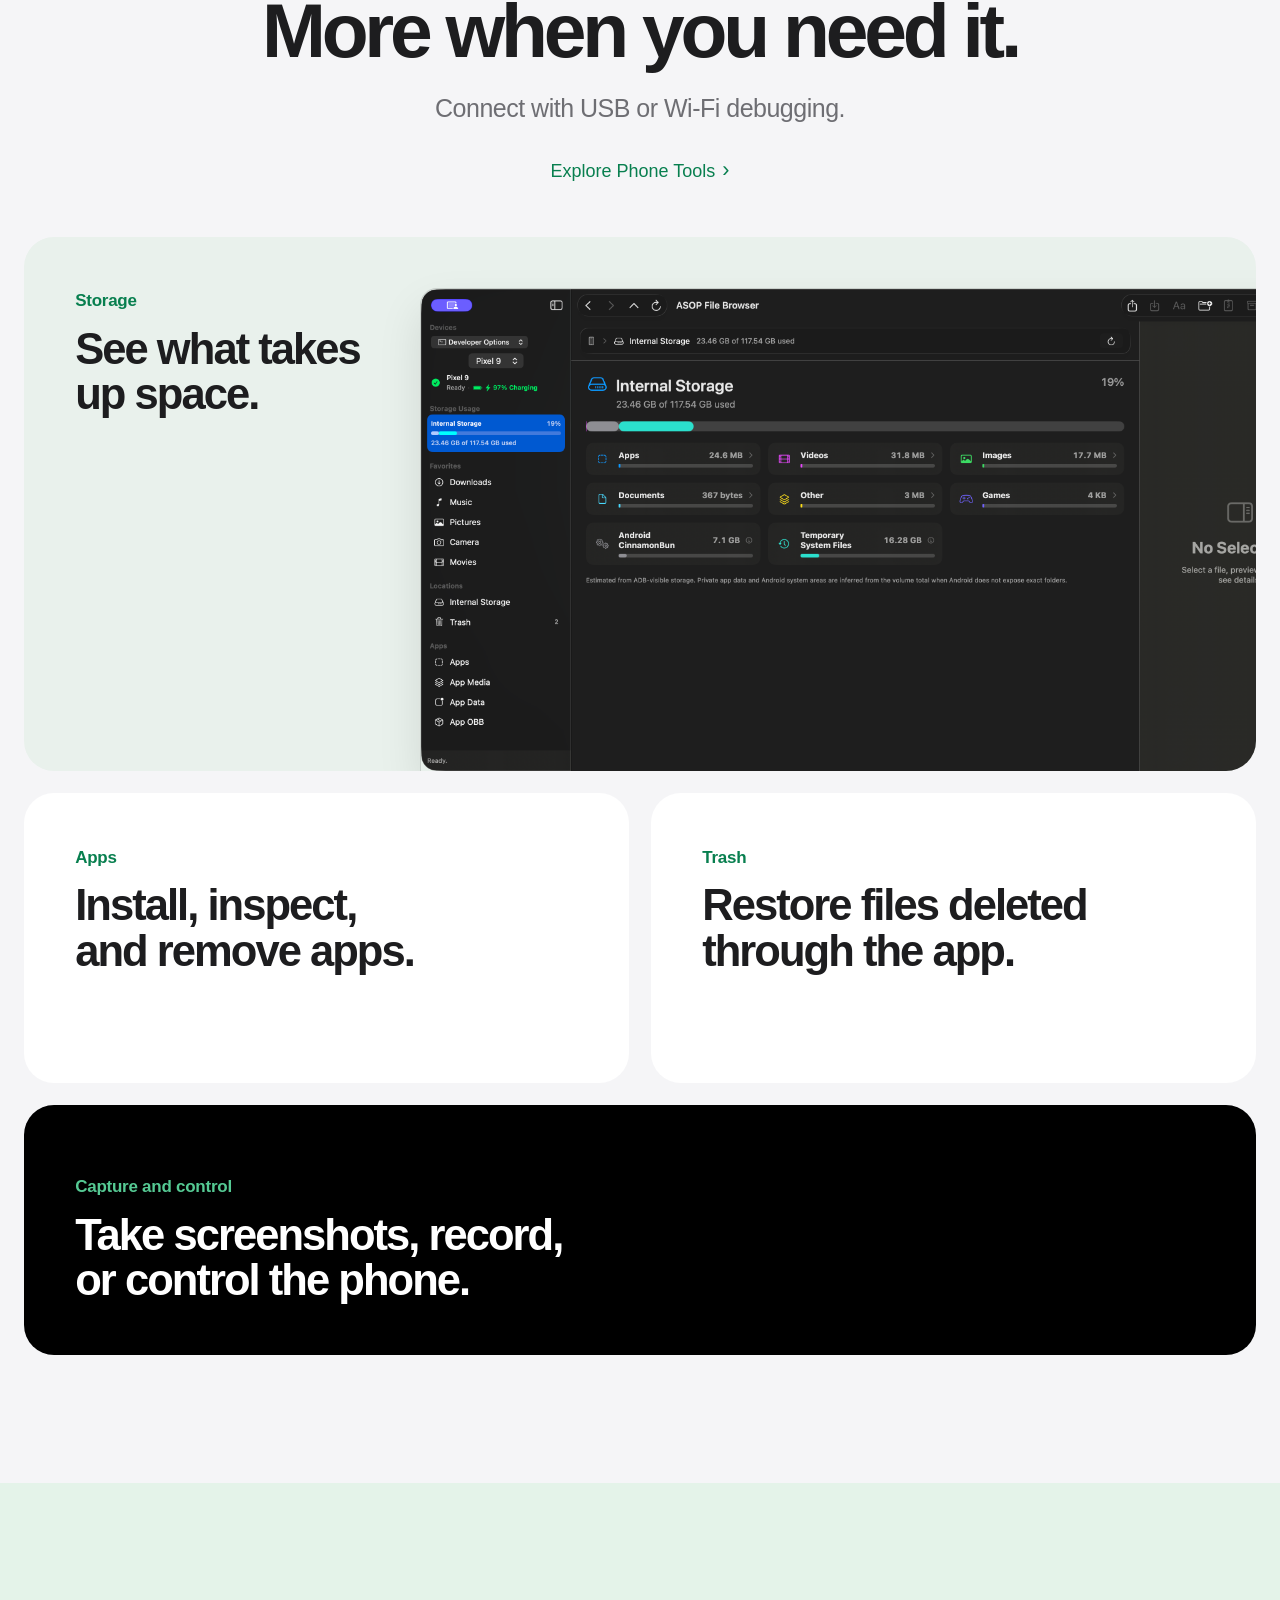
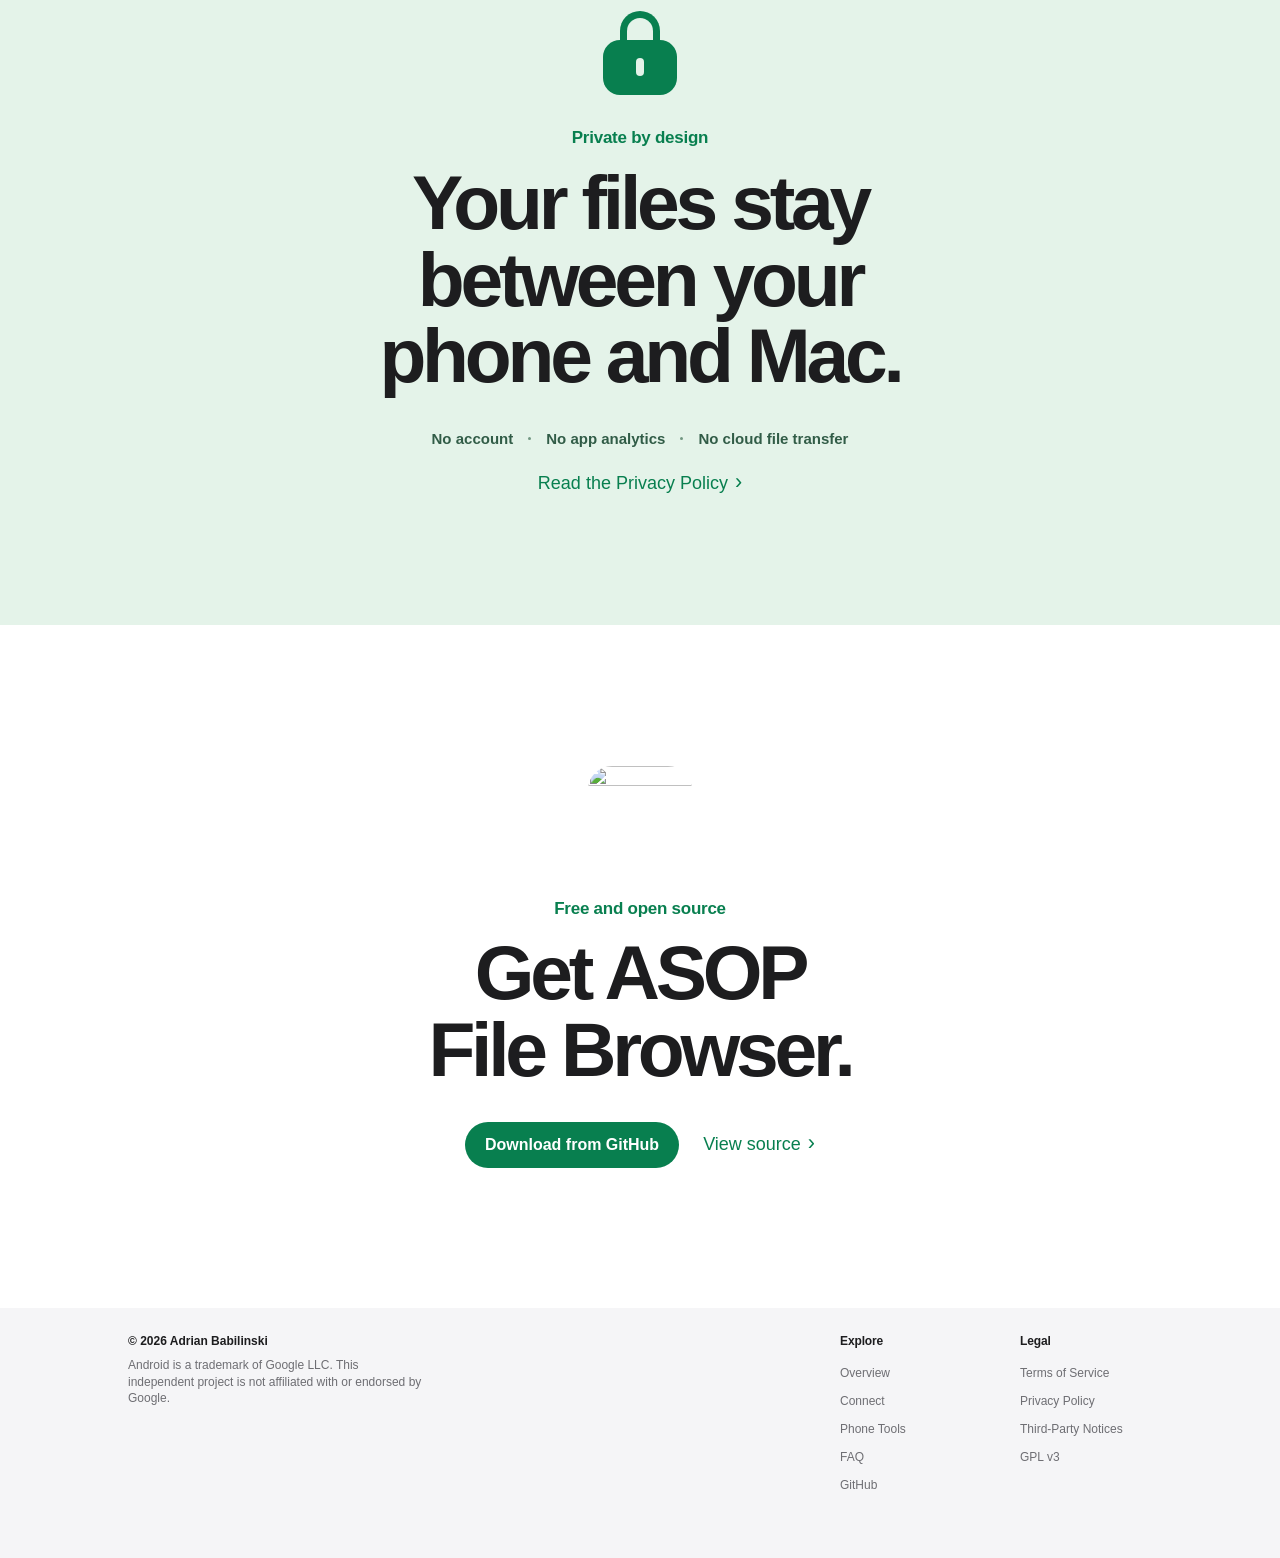
==== commit 4fa77318: "Follow system appearance on website" ====
--- a/docs/index.html
+++ b/docs/index.html
@@ -3,6 +3,8 @@
   <head>
     <meta charset="utf-8">
     <meta name="viewport" content="width=device-width, initial-scale=1">
+    <meta name="theme-color" content="#ffffff" media="(prefers-color-scheme: light)">
+    <meta name="theme-color" content="#000000" media="(prefers-color-scheme: dark)">
     <title>File Browser for Android</title>
     <meta
       name="description"
@@ -14,15 +16,15 @@
     <meta property="og:title" content="File Browser for Android">
     <meta property="og:description" content="Your Android files. On your Mac.">
     <meta property="og:url" content="https://ababilinski.github.io/asop-file-browser/">
-    <meta property="og:image" content="https://ababilinski.github.io/asop-file-browser/assets/social-preview-v3.png">
+    <meta property="og:image" content="https://ababilinski.github.io/asop-file-browser/assets/social-preview-v4.png">
     <meta property="og:image:width" content="1280">
     <meta property="og:image:height" content="640">
     <meta property="og:image:alt" content="ASOP File Browser showing Android files on a Mac">
     <meta name="twitter:card" content="summary_large_image">
     <meta name="twitter:title" content="File Browser for Android">
     <meta name="twitter:description" content="Your Android files. On your Mac.">
-    <meta name="twitter:image" content="https://ababilinski.github.io/asop-file-browser/assets/social-preview-v3.png">
-    <link rel="stylesheet" href="styles.css?v=20260712a">
+    <meta name="twitter:image" content="https://ababilinski.github.io/asop-file-browser/assets/social-preview-v4.png">
+    <link rel="stylesheet" href="styles.css?v=20260726b">
   </head>
   <body>
     <a class="skip-link" href="#main">Skip to content</a>
@@ -64,10 +66,10 @@
 
         <figure class="hero-window">
           <img
-            src="assets/file-browser.png?v=20260712b"
+            src="assets/file-browser.png?v=20260725a"
             alt="ASOP File Browser showing files from a connected Android phone"
-            width="2920"
-            height="1722"
+            width="2940"
+            height="1544"
             fetchpriority="high"
           >
         </figure>
@@ -88,10 +90,10 @@
         </div>
         <figure class="stage stage-blue" data-reveal="image">
           <img
-            src="assets/drag-and-drop.png"
+            src="assets/drag-and-drop.png?v=20260725a"
             alt="Files dragged between ASOP File Browser and Finder in both directions"
             width="1672"
-            height="941"
+            height="940"
             loading="lazy"
           >
         </figure>
@@ -105,10 +107,10 @@
             <p>Downloads, photos, videos, music, and SD cards.</p>
           </div>
           <img
-            src="assets/browse-photo.png?v=20260712b"
+            src="assets/browse-photo.png?v=20260725a"
             alt="ASOP File Browser showing a selected photo and its details"
-            width="2920"
-            height="1722"
+            width="2940"
+            height="1544"
             loading="lazy"
           >
         </article>
@@ -137,10 +139,10 @@
         </div>
         <figure class="stage stage-green" data-reveal="image">
           <img
-            src="assets/transfers.png?v=20260712b"
+            src="assets/transfers.png?v=20260725a"
             alt="Transfer panel showing file progress in ASOP File Browser"
-            width="2920"
-            height="1722"
+            width="2940"
+            height="1544"
             loading="lazy"
           >
         </figure>
@@ -192,10 +194,10 @@
               <h3>See what takes up space.</h3>
             </div>
             <img
-              src="assets/storage-overview.png?v=20260712b"
+              src="assets/storage-overview.png?v=20260725a"
               alt="Storage use grouped by apps, videos, images, audio, documents, and system files"
-              width="2920"
-              height="1722"
+              width="2940"
+              height="1544"
               loading="lazy"
             >
           </article>
--- a/docs/styles.css
+++ b/docs/styles.css
@@ -3150,29 +3150,30 @@
   }
 }
 
-/* Dark product preview */
-
-:root {
-  color-scheme: dark;
-  --canvas: #000000;
-  --surface: #121214;
-  --surface-raised: #1d1d1f;
-  --ink: #f5f5f7;
-  --muted: #a1a1a6;
-  --tertiary: #86868b;
-  --line: rgba(255, 255, 255, 0.14);
-  --accent: #5ad79a;
-  --accent-hover: #76e4ae;
-  --accent-soft: #0d2117;
-  --link: #2997ff;
-  --link-hover: #6ab8ff;
-  --action: #0071e3;
-  --action-hover: #006edb;
-  --blue-soft: #0e1c28;
-  --black: #000000;
-  --dark-card: #1d1d1f;
-  --window-shadow: 0 40px 120px rgba(0, 0, 0, 0.72);
-}
+/* System dark appearance */
+
+@media (prefers-color-scheme: dark) {
+  :root {
+    color-scheme: dark;
+    --canvas: #000000;
+    --surface: #121214;
+    --surface-raised: #1d1d1f;
+    --ink: #f5f5f7;
+    --muted: #a1a1a6;
+    --tertiary: #86868b;
+    --line: rgba(255, 255, 255, 0.14);
+    --accent: #5ad79a;
+    --accent-hover: #76e4ae;
+    --accent-soft: #0d2117;
+    --link: #2997ff;
+    --link-hover: #6ab8ff;
+    --action: #0071e3;
+    --action-hover: #006edb;
+    --blue-soft: #0e1c28;
+    --black: #000000;
+    --dark-card: #1d1d1f;
+    --window-shadow: 0 40px 120px rgba(0, 0, 0, 0.72);
+  }
 
 .nav-action,
 .button-primary,
@@ -3459,7 +3460,9 @@
   border-bottom-color: var(--line);
 }
 
-@media (prefers-contrast: more) {
+}
+
+@media (prefers-color-scheme: dark) and (prefers-contrast: more) {
   :root {
     --muted: #d2d2d7;
     --line: rgba(255, 255, 255, 0.28);
@@ -3481,7 +3484,7 @@
   }
 }
 
-@media (prefers-reduced-transparency: reduce) {
+@media (prefers-color-scheme: dark) and (prefers-reduced-transparency: reduce) {
   .site-header {
     background: #000000;
     backdrop-filter: none;
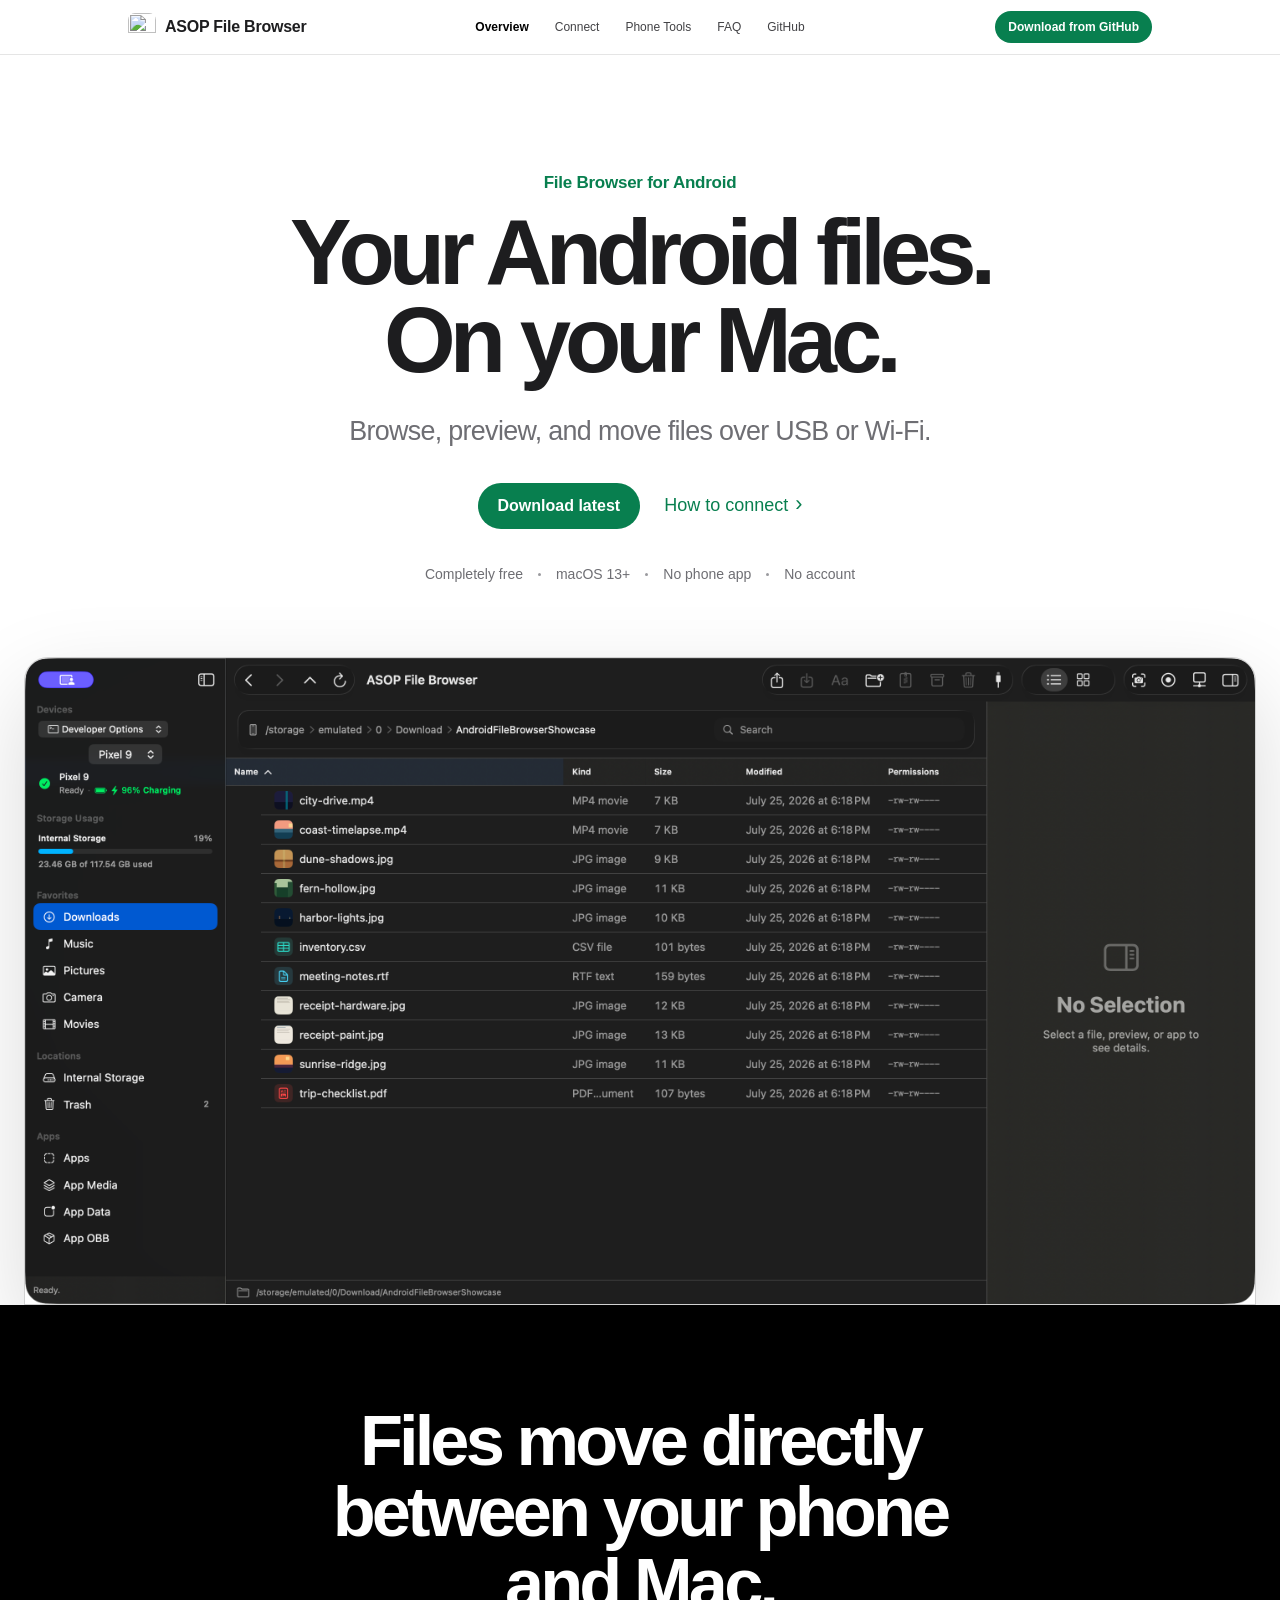
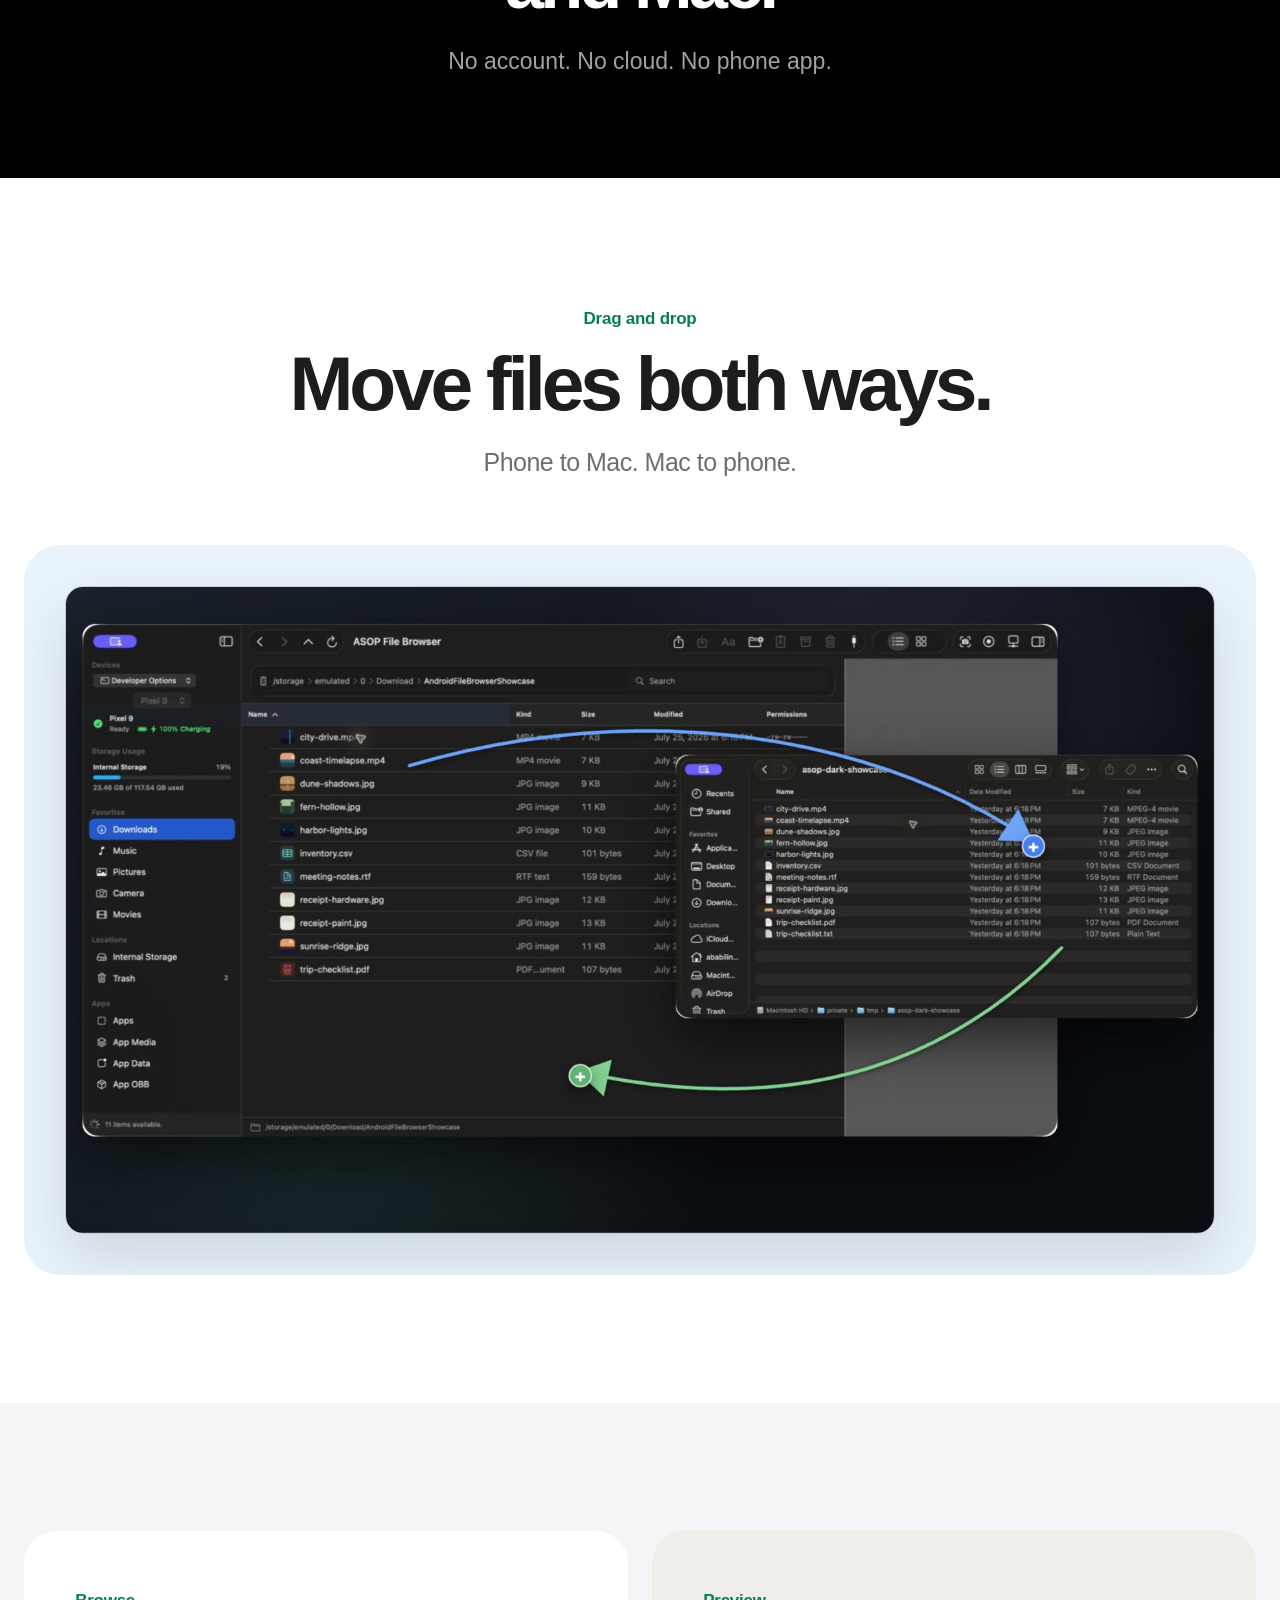
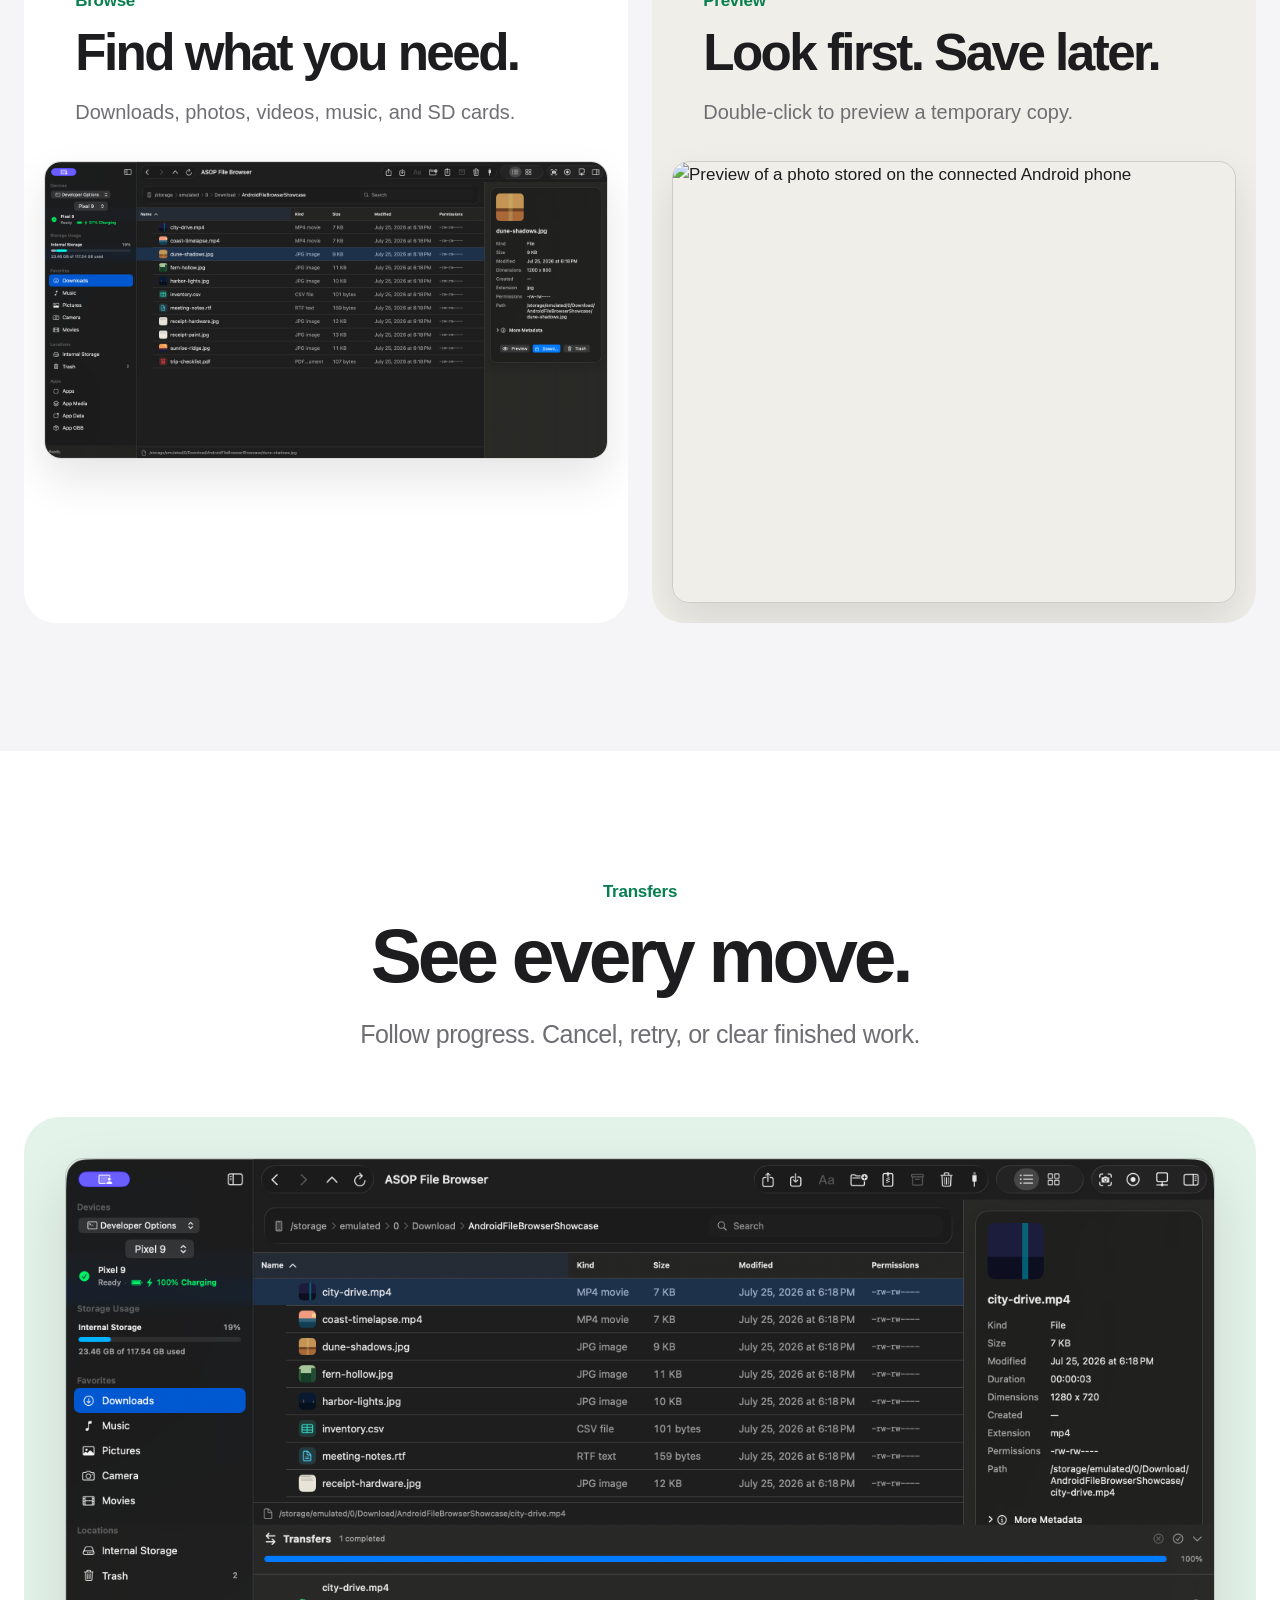
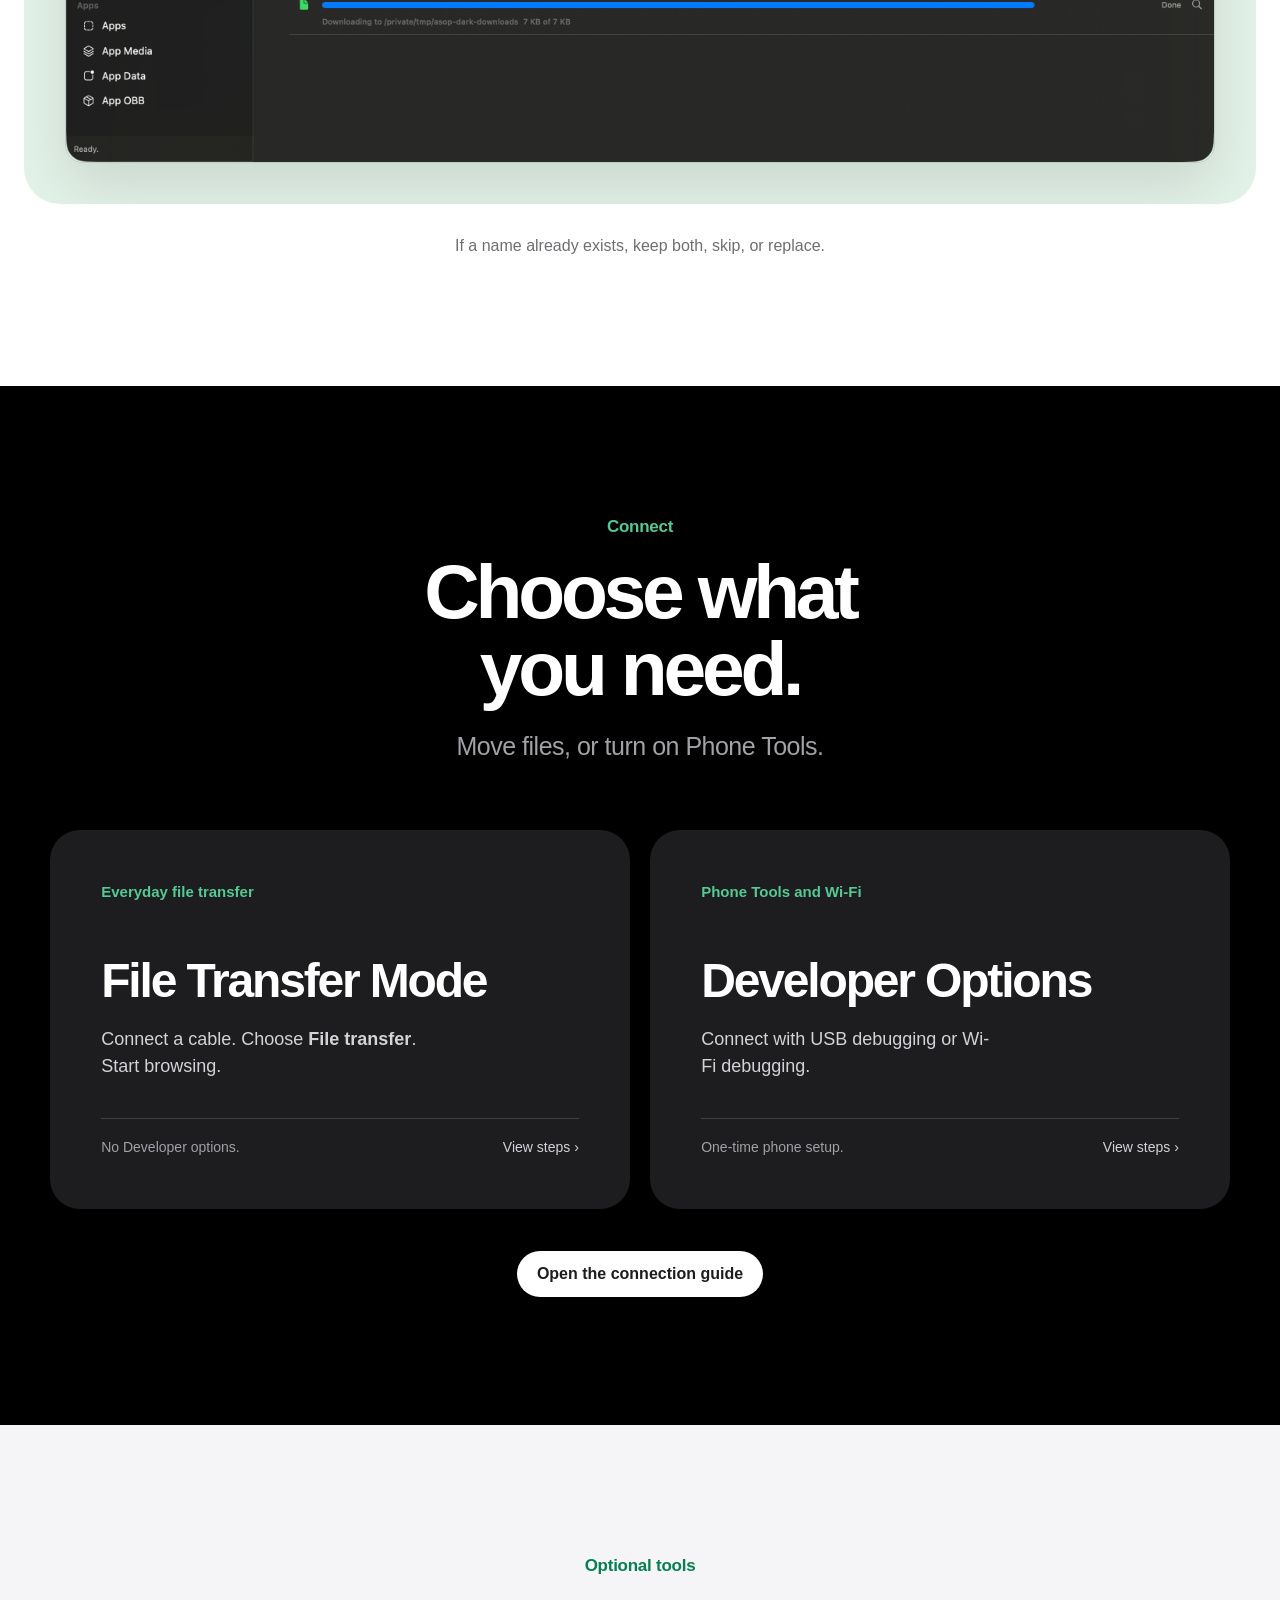
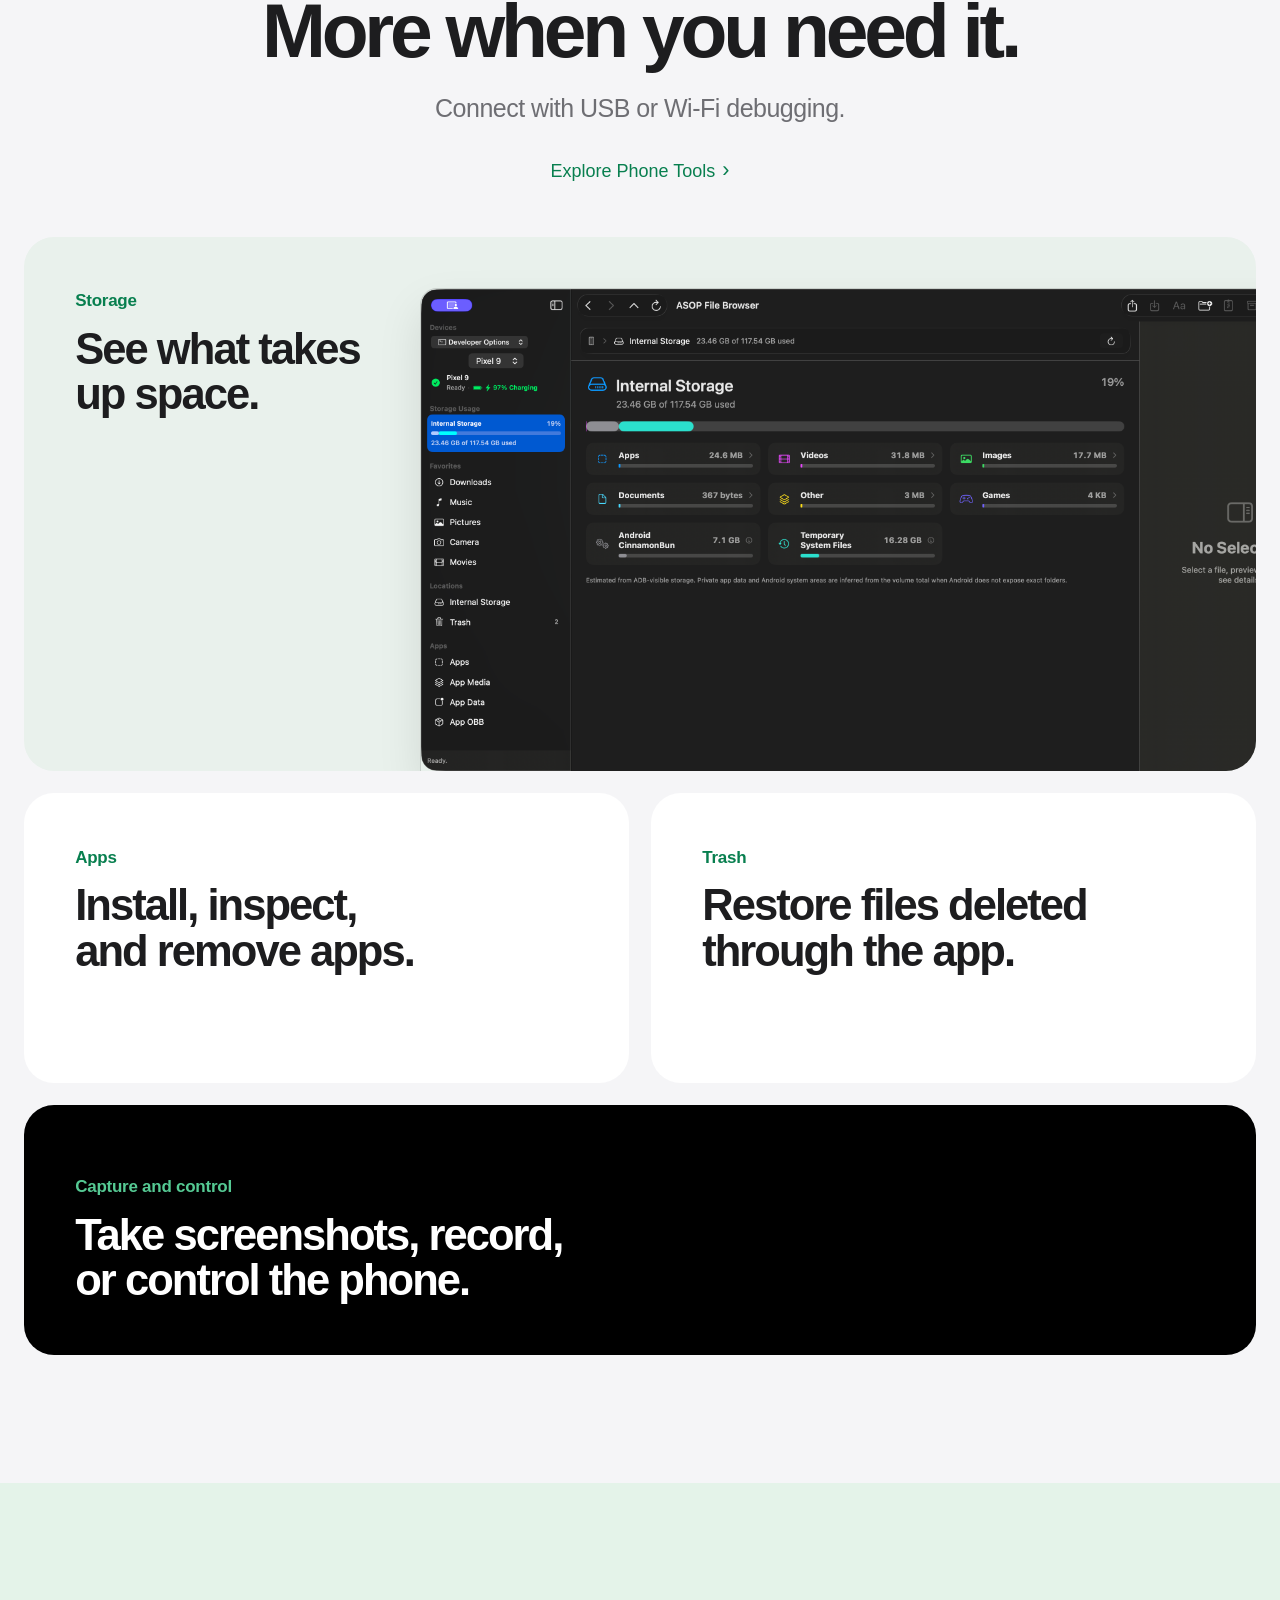
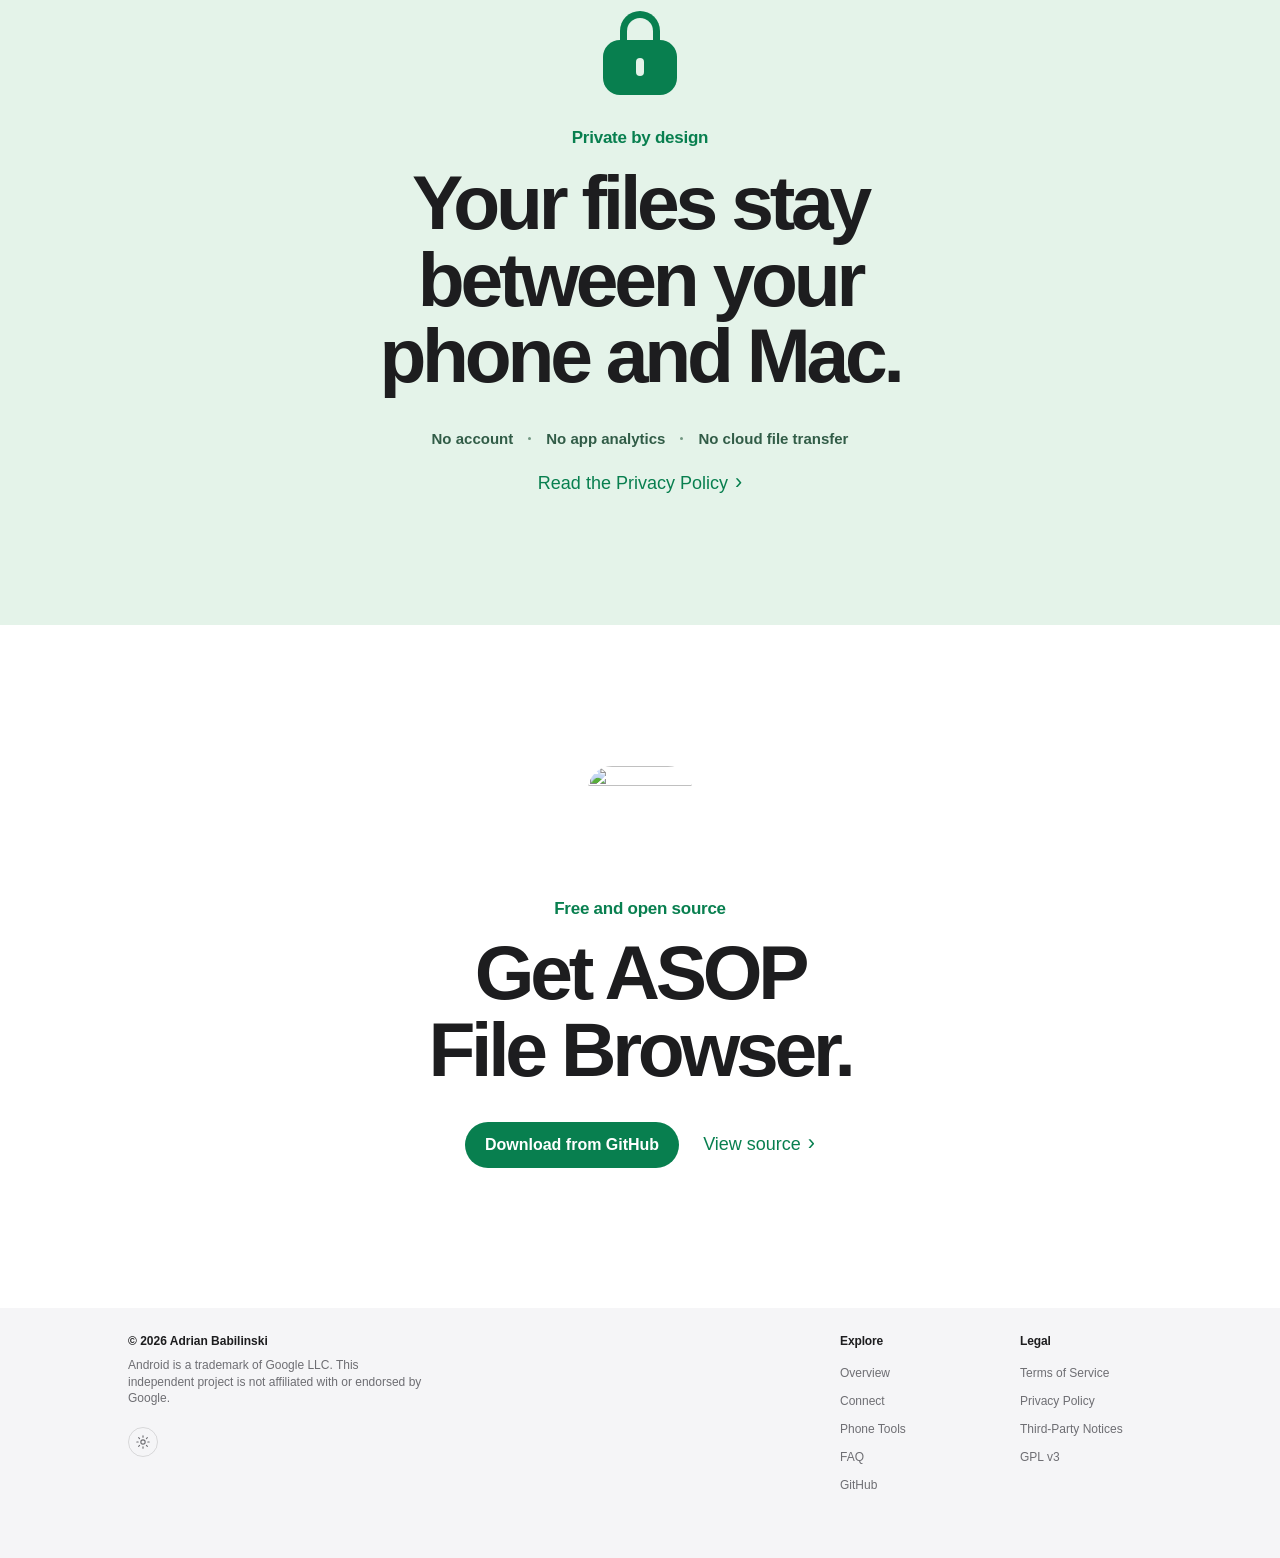
==== commit c6504546: "Add website theme toggle and mobile navigation" ====
--- a/docs/index.html
+++ b/docs/index.html
@@ -3,8 +3,8 @@
   <head>
     <meta charset="utf-8">
     <meta name="viewport" content="width=device-width, initial-scale=1">
-    <meta name="theme-color" content="#ffffff" media="(prefers-color-scheme: light)">
-    <meta name="theme-color" content="#000000" media="(prefers-color-scheme: dark)">
+    <meta name="theme-color" content="#ffffff" media="(prefers-color-scheme: light)" data-theme-color="light">
+    <meta name="theme-color" content="#000000" media="(prefers-color-scheme: dark)" data-theme-color="dark">
     <title>File Browser for Android</title>
     <meta
       name="description"
@@ -24,7 +24,9 @@
     <meta name="twitter:title" content="File Browser for Android">
     <meta name="twitter:description" content="Your Android files. On your Mac.">
     <meta name="twitter:image" content="https://ababilinski.github.io/asop-file-browser/assets/social-preview-v4.png">
-    <link rel="stylesheet" href="styles.css?v=20260726b">
+    <link rel="stylesheet" href="styles.css?v=20260804a">
+    <link rel="stylesheet" href="theme-dark.css?v=20260804a" media="(prefers-color-scheme: dark)" data-dark-theme-stylesheet>
+    <script src="site-theme.js?v=20260804a"></script>
   </head>
   <body>
     <a class="skip-link" href="#main">Skip to content</a>
@@ -35,7 +37,7 @@
           <img src="assets/app-icon.png" alt="" width="28" height="28">
           <span>ASOP File Browser</span>
         </a>
-        <nav class="nav-links" aria-label="Site navigation">
+        <nav class="nav-links" id="site-navigation" aria-label="Site navigation">
           <a class="is-current" href="./" aria-current="page">Overview</a>
           <a href="connect/">Connect</a>
           <a href="phone-tools/">Phone Tools</a>
@@ -43,6 +45,11 @@
           <a href="https://github.com/ababilinski/asop-file-browser">GitHub</a>
         </nav>
         <a class="nav-action" href="https://github.com/ababilinski/asop-file-browser/releases">Download from GitHub</a>
+        <button class="nav-menu-toggle" type="button" aria-expanded="false" aria-controls="site-navigation" aria-label="Open menu" title="Open menu" data-nav-menu-toggle hidden>
+          <svg viewBox="0 0 24 24" aria-hidden="true">
+            <path d="M4 7h16M4 12h16M4 17h16"></path>
+          </svg>
+        </button>
       </div>
     </header>
 
@@ -251,6 +258,15 @@
         <div class="footer-owner">
           <p>© 2026 Adrian Babilinski</p>
           <span>Android is a trademark of Google LLC. This independent project is not affiliated with or endorsed by Google.</span>
+          <button class="theme-toggle" type="button" aria-pressed="false" aria-label="Dark mode" title="Change color theme" data-theme-toggle hidden>
+            <svg class="theme-icon-sun" viewBox="0 0 24 24" aria-hidden="true">
+              <circle cx="12" cy="12" r="3.25"></circle>
+              <path d="M12 2.75v2M12 19.25v2M2.75 12h2M19.25 12h2M5.46 5.46l1.42 1.42M17.12 17.12l1.42 1.42M18.54 5.46l-1.42 1.42M6.88 17.12l-1.42 1.42"></path>
+            </svg>
+            <svg class="theme-icon-moon" viewBox="0 0 24 24" aria-hidden="true">
+              <path d="M19.35 15.24A8 8 0 0 1 8.76 4.65a8 8 0 1 0 10.59 10.59Z"></path>
+            </svg>
+          </button>
         </div>
         <div class="footer-links">
           <div class="footer-link-group">
--- a/docs/styles.css
+++ b/docs/styles.css
@@ -102,6 +102,7 @@
 }
 
 .nav-shell {
+  position: relative;
   width: min(1024px, calc(100% - 44px));
   min-height: 54px;
   margin: 0 auto;
@@ -195,6 +196,34 @@
 .nav-action:hover {
   background: var(--accent-hover);
   transform: translateY(-1px);
+}
+
+.nav-menu-toggle {
+  display: none;
+  width: 36px;
+  height: 36px;
+  align-items: center;
+  justify-content: center;
+  border: 0;
+  border-radius: 50%;
+  background: transparent;
+  color: var(--ink);
+  cursor: pointer;
+  -webkit-tap-highlight-color: transparent;
+}
+
+.nav-menu-toggle:hover,
+.nav-menu-toggle[aria-expanded="true"] {
+  background: var(--surface);
+}
+
+.nav-menu-toggle svg {
+  width: 18px;
+  height: 18px;
+  fill: none;
+  stroke: currentColor;
+  stroke-linecap: round;
+  stroke-width: 1.75;
 }
 
 .eyebrow {
@@ -2603,6 +2632,49 @@
   text-decoration: underline;
 }
 
+.theme-toggle {
+  display: inline-flex;
+  width: 30px;
+  height: 30px;
+  margin: 14px 0 0;
+  padding: 0;
+  border: 1px solid var(--line);
+  border-radius: 50%;
+  align-items: center;
+  justify-content: center;
+  background: transparent;
+  color: var(--muted);
+  cursor: pointer;
+  transition: background 180ms ease, color 180ms ease;
+  -webkit-tap-highlight-color: transparent;
+}
+
+.theme-toggle:hover {
+  background: var(--canvas);
+  color: var(--ink);
+}
+
+.theme-toggle svg {
+  display: none;
+  width: 16px;
+  height: 16px;
+  fill: none;
+  stroke: currentColor;
+  stroke-linecap: round;
+  stroke-linejoin: round;
+  stroke-width: 1.7;
+}
+
+:root[data-theme="light"] .theme-icon-sun,
+:root[data-theme="dark"] .theme-icon-moon {
+  display: block;
+}
+
+.theme-toggle[hidden],
+.nav-menu-toggle[hidden] {
+  display: none;
+}
+
 @media (max-width: 1068px) {
   .hero {
     width: min(var(--wide-width), calc(100% - 36px));
@@ -2640,11 +2712,43 @@
   .nav-shell {
     width: calc(100% - 32px);
     min-height: 50px;
-    grid-template-columns: 1fr auto;
+    grid-template-columns: minmax(0, 1fr) auto auto;
+    gap: 10px;
   }
 
   .nav-links {
     display: none;
+    position: absolute;
+    top: calc(100% + 8px);
+    right: 0;
+    width: min(280px, calc(100vw - 32px));
+    padding: 8px;
+    border: 1px solid var(--line);
+    border-radius: 16px;
+    flex-direction: column;
+    align-items: stretch;
+    gap: 2px;
+    background: var(--canvas);
+    box-shadow: 0 16px 42px rgba(0, 0, 0, 0.16);
+  }
+
+  .nav-links.is-open {
+    display: flex;
+  }
+
+  .nav-links a {
+    border-radius: 10px;
+    padding: 9px 11px;
+    font-size: 14px;
+  }
+
+  .nav-links a:hover,
+  .nav-links .is-current {
+    background: var(--surface);
+  }
+
+  .nav-menu-toggle {
+    display: inline-flex;
   }
 }
 
@@ -3149,345 +3253,3 @@
     transition: none;
   }
 }
-
-/* System dark appearance */
-
-@media (prefers-color-scheme: dark) {
-  :root {
-    color-scheme: dark;
-    --canvas: #000000;
-    --surface: #121214;
-    --surface-raised: #1d1d1f;
-    --ink: #f5f5f7;
-    --muted: #a1a1a6;
-    --tertiary: #86868b;
-    --line: rgba(255, 255, 255, 0.14);
-    --accent: #5ad79a;
-    --accent-hover: #76e4ae;
-    --accent-soft: #0d2117;
-    --link: #2997ff;
-    --link-hover: #6ab8ff;
-    --action: #0071e3;
-    --action-hover: #006edb;
-    --blue-soft: #0e1c28;
-    --black: #000000;
-    --dark-card: #1d1d1f;
-    --window-shadow: 0 40px 120px rgba(0, 0, 0, 0.72);
-  }
-
-.nav-action,
-.button-primary,
-.notice-primary-link {
-  background: var(--action);
-}
-
-.nav-action:hover,
-.button-primary:hover,
-.notice-primary-link:hover {
-  background: var(--action-hover);
-}
-
-body {
-  background: var(--canvas);
-}
-
-:focus-visible {
-  outline-color: var(--link);
-}
-
-.site-header {
-  border-bottom-color: rgba(255, 255, 255, 0.1);
-  background: rgba(0, 0, 0, 0.76);
-  backdrop-filter: saturate(140%) blur(24px);
-  -webkit-backdrop-filter: saturate(140%) blur(24px);
-  box-shadow: none;
-}
-
-.breadcrumb-separator,
-.nav-links {
-  color: var(--muted);
-}
-
-.nav-links a:hover,
-.nav-links .is-current {
-  color: var(--ink);
-}
-
-.breadcrumb-home img {
-  filter: grayscale(0.55) brightness(1.08) contrast(1.04);
-}
-
-.button-light {
-  border: 0;
-  background: var(--ink);
-  color: #1d1d1f;
-}
-
-.button-light:hover {
-  background: #ffffff;
-}
-
-.fact-row li + li::before {
-  background: var(--tertiary);
-}
-
-.hero {
-  position: relative;
-  isolation: isolate;
-}
-
-.hero::before {
-  position: absolute;
-  z-index: -1;
-  top: -54px;
-  left: 50%;
-  width: 100vw;
-  height: min(760px, 88%);
-  transform: translateX(-50%);
-  background:
-    radial-gradient(ellipse 48% 38% at 48% 100%, rgba(90, 215, 154, 0.045), transparent 72%),
-    radial-gradient(ellipse 34% 30% at 68% 96%, rgba(41, 151, 255, 0.04), transparent 76%);
-  content: "";
-  pointer-events: none;
-}
-
-.hero .eyebrow {
-  width: fit-content;
-  margin-right: auto;
-  margin-left: auto;
-  background: linear-gradient(90deg, #a7f0cb 0%, var(--accent) 52%, #78a9c8 100%);
-  background-clip: text;
-  color: transparent;
-  -webkit-background-clip: text;
-}
-
-.hero-window,
-.stage img,
-.product-card img,
-.storage-card img,
-.tools-window img,
-.tools-product-card > img {
-  border-color: rgba(255, 255, 255, 0.14);
-}
-
-.hero-window {
-  background: var(--surface-raised);
-}
-
-.hero-window,
-.stage,
-.tools-window {
-  box-shadow: var(--window-shadow);
-}
-
-.stage img,
-.product-card img,
-.storage-card img,
-.tools-window img,
-.tools-product-card > img {
-  box-shadow: 0 24px 64px rgba(0, 0, 0, 0.48);
-}
-
-.stage-blue {
-  border: 1px solid rgba(120, 169, 200, 0.13);
-  background: linear-gradient(145deg, #102331 0%, var(--blue-soft) 44%, #080d11 100%);
-}
-
-.stage-green {
-  border: 1px solid rgba(90, 215, 154, 0.13);
-  background: linear-gradient(145deg, #112a1d 0%, var(--accent-soft) 48%, #080d0a 100%);
-}
-
-.product-card,
-.tool-card,
-.tools-product-card {
-  background: var(--surface-raised);
-}
-
-.preview-card,
-.tools-trash-card {
-  background: #1b1a1d;
-}
-
-.chapter-transfer,
-.help-page .help-section {
-  background: var(--canvas);
-}
-
-.storage-card,
-.tools-window-green {
-  border: 1px solid rgba(90, 215, 154, 0.12);
-  background: linear-gradient(145deg, #10251a 0%, var(--accent-soft) 62%, #0a100c 100%);
-}
-
-.connection-option,
-.debug-options article {
-  border: 1px solid rgba(255, 255, 255, 0.08);
-}
-
-.connection-option:hover {
-  border-color: rgba(255, 255, 255, 0.14);
-  background: #242426;
-}
-
-.privacy-facts,
-.privacy-detail > p,
-.requirements-band ul,
-.path-callout div > p:last-child,
-.path-callout-wifi div > p:last-child,
-.android-control-band > p:last-child,
-.legal-note p {
-  color: var(--muted);
-}
-
-.privacy-facts li + li::before,
-.requirements-band li + li::before {
-  background: var(--tertiary);
-}
-
-.path-option:hover {
-  border-color: rgba(255, 255, 255, 0.22);
-}
-
-.path-option.is-selected {
-  border-color: rgba(41, 151, 255, 0.58);
-  background: #0c1520;
-  box-shadow: inset 0 0 0 1px rgba(41, 151, 255, 0.08);
-}
-
-.path-option.is-selected .path-number {
-  color: var(--link);
-}
-
-.feature-dash {
-  color: var(--tertiary);
-}
-
-.notice-intro > p:not(.legal-updated),
-.legal-content p,
-.legal-content li {
-  color: #c7c7cc;
-}
-
-.notice-toc a:hover {
-  border-color: rgba(41, 151, 255, 0.45);
-  background: #0d1a26;
-  color: var(--link-hover);
-}
-
-.notice-component {
-  box-shadow: 0 18px 54px rgba(0, 0, 0, 0.22);
-}
-
-.notice-component-featured {
-  background: linear-gradient(145deg, #0f1c14 0%, var(--surface-raised) 64%);
-}
-
-.notice-monogram {
-  background: #153523;
-  color: var(--accent);
-}
-
-.notice-monogram-blue {
-  background: #152b3a;
-  color: #76c7fa;
-}
-
-.notice-monogram-purple {
-  background: #2b2036;
-  color: #c59be9;
-}
-
-.copyright-explainer,
-.notice-source-note {
-  color: var(--muted) !important;
-}
-
-.android-brand-section blockquote {
-  background: #10231a;
-  color: #d2d2d7;
-}
-
-.text-link,
-.faq-section .help-list a,
-.legal-content a,
-.notice-link-row a {
-  color: var(--link);
-}
-
-.text-link:hover,
-.faq-section .help-list a:hover,
-.legal-content a:hover,
-.notice-link-row a:hover {
-  color: var(--link-hover);
-}
-
-.text-link span {
-  transition: transform 180ms ease;
-}
-
-.text-link:hover span {
-  transform: translateX(2px);
-}
-
-.help-list summary::after {
-  color: var(--link);
-}
-
-.section-intro-light .eyebrow,
-.option-label,
-.setup-debug .eyebrow,
-.debug-options article > span,
-.tool-card-wide .eyebrow,
-.phone-tools-hero .eyebrow,
-.control-feature .eyebrow,
-.info-page-hero .eyebrow {
-  color: var(--accent);
-}
-
-.nav-action:hover,
-.button:hover,
-.connection-option:hover,
-.path-option:hover {
-  transform: none;
-}
-
-.site-footer {
-  border-top: 1px solid rgba(255, 255, 255, 0.08);
-}
-
-.footer-shell .footer-breadcrumb {
-  border-bottom-color: var(--line);
-}
-
-}
-
-@media (prefers-color-scheme: dark) and (prefers-contrast: more) {
-  :root {
-    --muted: #d2d2d7;
-    --line: rgba(255, 255, 255, 0.28);
-  }
-
-  .hero .eyebrow {
-    background: none;
-    color: var(--accent);
-  }
-
-  .site-header {
-    border-bottom-color: rgba(255, 255, 255, 0.3);
-    background: #000000;
-  }
-
-  .connection-option,
-  .debug-options article {
-    border-color: rgba(255, 255, 255, 0.24);
-  }
-}
-
-@media (prefers-color-scheme: dark) and (prefers-reduced-transparency: reduce) {
-  .site-header {
-    background: #000000;
-    backdrop-filter: none;
-    -webkit-backdrop-filter: none;
-  }
-}
--- a/docs/theme-dark.css
+++ b/docs/theme-dark.css
@@ -0,0 +1,338 @@
+/* Dark appearance overrides. System mode uses the link media query; site-theme.js handles manual choices. */
+
+:root {
+  color-scheme: dark;
+  --canvas: #000000;
+  --surface: #121214;
+  --surface-raised: #1d1d1f;
+  --ink: #f5f5f7;
+  --muted: #a1a1a6;
+  --tertiary: #86868b;
+  --line: rgba(255, 255, 255, 0.14);
+  --accent: #5ad79a;
+  --accent-hover: #76e4ae;
+  --accent-soft: #0d2117;
+  --link: #2997ff;
+  --link-hover: #6ab8ff;
+  --action: #0071e3;
+  --action-hover: #006edb;
+  --blue-soft: #0e1c28;
+  --black: #000000;
+  --dark-card: #1d1d1f;
+  --window-shadow: 0 40px 120px rgba(0, 0, 0, 0.72);
+}
+
+.nav-action,
+.button-primary,
+.notice-primary-link {
+  background: var(--action);
+}
+
+.nav-action:hover,
+.button-primary:hover,
+.notice-primary-link:hover {
+  background: var(--action-hover);
+}
+
+body {
+  background: var(--canvas);
+}
+
+:focus-visible {
+  outline-color: var(--link);
+}
+
+.site-header {
+  border-bottom-color: rgba(255, 255, 255, 0.1);
+  background: rgba(0, 0, 0, 0.76);
+  backdrop-filter: saturate(140%) blur(24px);
+  -webkit-backdrop-filter: saturate(140%) blur(24px);
+  box-shadow: none;
+}
+
+.breadcrumb-separator,
+.nav-links {
+  color: var(--muted);
+}
+
+.nav-links a:hover,
+.nav-links .is-current {
+  color: var(--ink);
+}
+
+.breadcrumb-home img {
+  filter: grayscale(0.55) brightness(1.08) contrast(1.04);
+}
+
+.button-light {
+  border: 0;
+  background: var(--ink);
+  color: #1d1d1f;
+}
+
+.button-light:hover {
+  background: #ffffff;
+}
+
+.fact-row li + li::before {
+  background: var(--tertiary);
+}
+
+.hero {
+  position: relative;
+  isolation: isolate;
+}
+
+.hero::before {
+  position: absolute;
+  z-index: -1;
+  top: -54px;
+  left: 50%;
+  width: 100vw;
+  height: min(760px, 88%);
+  transform: translateX(-50%);
+  background:
+    radial-gradient(ellipse 48% 38% at 48% 100%, rgba(90, 215, 154, 0.045), transparent 72%),
+    radial-gradient(ellipse 34% 30% at 68% 96%, rgba(41, 151, 255, 0.04), transparent 76%);
+  content: "";
+  pointer-events: none;
+}
+
+.hero .eyebrow {
+  width: fit-content;
+  margin-right: auto;
+  margin-left: auto;
+  background: linear-gradient(90deg, #a7f0cb 0%, var(--accent) 52%, #78a9c8 100%);
+  background-clip: text;
+  color: transparent;
+  -webkit-background-clip: text;
+}
+
+.hero-window,
+.stage img,
+.product-card img,
+.storage-card img,
+.tools-window img,
+.tools-product-card > img {
+  border-color: rgba(255, 255, 255, 0.14);
+}
+
+.hero-window {
+  background: var(--surface-raised);
+}
+
+.hero-window,
+.stage,
+.tools-window {
+  box-shadow: var(--window-shadow);
+}
+
+.stage img,
+.product-card img,
+.storage-card img,
+.tools-window img,
+.tools-product-card > img {
+  box-shadow: 0 24px 64px rgba(0, 0, 0, 0.48);
+}
+
+.stage-blue {
+  border: 1px solid rgba(120, 169, 200, 0.13);
+  background: linear-gradient(145deg, #102331 0%, var(--blue-soft) 44%, #080d11 100%);
+}
+
+.stage-green {
+  border: 1px solid rgba(90, 215, 154, 0.13);
+  background: linear-gradient(145deg, #112a1d 0%, var(--accent-soft) 48%, #080d0a 100%);
+}
+
+.product-card,
+.tool-card,
+.tools-product-card {
+  background: var(--surface-raised);
+}
+
+.preview-card,
+.tools-trash-card {
+  background: #1b1a1d;
+}
+
+.chapter-transfer,
+.help-page .help-section {
+  background: var(--canvas);
+}
+
+.storage-card,
+.tools-window-green {
+  border: 1px solid rgba(90, 215, 154, 0.12);
+  background: linear-gradient(145deg, #10251a 0%, var(--accent-soft) 62%, #0a100c 100%);
+}
+
+.connection-option,
+.debug-options article {
+  border: 1px solid rgba(255, 255, 255, 0.08);
+}
+
+.connection-option:hover {
+  border-color: rgba(255, 255, 255, 0.14);
+  background: #242426;
+}
+
+.privacy-facts,
+.privacy-detail > p,
+.requirements-band ul,
+.path-callout div > p:last-child,
+.path-callout-wifi div > p:last-child,
+.android-control-band > p:last-child,
+.legal-note p {
+  color: var(--muted);
+}
+
+.privacy-facts li + li::before,
+.requirements-band li + li::before {
+  background: var(--tertiary);
+}
+
+.path-option:hover {
+  border-color: rgba(255, 255, 255, 0.22);
+}
+
+.path-option.is-selected {
+  border-color: rgba(41, 151, 255, 0.58);
+  background: #0c1520;
+  box-shadow: inset 0 0 0 1px rgba(41, 151, 255, 0.08);
+}
+
+.path-option.is-selected .path-number {
+  color: var(--link);
+}
+
+.feature-dash {
+  color: var(--tertiary);
+}
+
+.notice-intro > p:not(.legal-updated),
+.legal-content p,
+.legal-content li {
+  color: #c7c7cc;
+}
+
+.notice-toc a:hover {
+  border-color: rgba(41, 151, 255, 0.45);
+  background: #0d1a26;
+  color: var(--link-hover);
+}
+
+.notice-component {
+  box-shadow: 0 18px 54px rgba(0, 0, 0, 0.22);
+}
+
+.notice-component-featured {
+  background: linear-gradient(145deg, #0f1c14 0%, var(--surface-raised) 64%);
+}
+
+.notice-monogram {
+  background: #153523;
+  color: var(--accent);
+}
+
+.notice-monogram-blue {
+  background: #152b3a;
+  color: #76c7fa;
+}
+
+.notice-monogram-purple {
+  background: #2b2036;
+  color: #c59be9;
+}
+
+.copyright-explainer,
+.notice-source-note {
+  color: var(--muted) !important;
+}
+
+.android-brand-section blockquote {
+  background: #10231a;
+  color: #d2d2d7;
+}
+
+.text-link,
+.faq-section .help-list a,
+.legal-content a,
+.notice-link-row a {
+  color: var(--link);
+}
+
+.text-link:hover,
+.faq-section .help-list a:hover,
+.legal-content a:hover,
+.notice-link-row a:hover {
+  color: var(--link-hover);
+}
+
+.text-link span {
+  transition: transform 180ms ease;
+}
+
+.text-link:hover span {
+  transform: translateX(2px);
+}
+
+.help-list summary::after {
+  color: var(--link);
+}
+
+.section-intro-light .eyebrow,
+.option-label,
+.setup-debug .eyebrow,
+.debug-options article > span,
+.tool-card-wide .eyebrow,
+.phone-tools-hero .eyebrow,
+.control-feature .eyebrow,
+.info-page-hero .eyebrow {
+  color: var(--accent);
+}
+
+.nav-action:hover,
+.button:hover,
+.connection-option:hover,
+.path-option:hover {
+  transform: none;
+}
+
+.site-footer {
+  border-top: 1px solid rgba(255, 255, 255, 0.08);
+}
+
+.footer-shell .footer-breadcrumb {
+  border-bottom-color: var(--line);
+}
+
+@media (prefers-contrast: more) {
+  :root {
+    --muted: #d2d2d7;
+    --line: rgba(255, 255, 255, 0.28);
+  }
+
+  .hero .eyebrow {
+    background: none;
+    color: var(--accent);
+  }
+
+  .site-header {
+    border-bottom-color: rgba(255, 255, 255, 0.3);
+    background: #000000;
+  }
+
+  .connection-option,
+  .debug-options article {
+    border-color: rgba(255, 255, 255, 0.24);
+  }
+}
+
+@media (prefers-reduced-transparency: reduce) {
+  .site-header {
+    background: #000000;
+    backdrop-filter: none;
+    -webkit-backdrop-filter: none;
+  }
+}
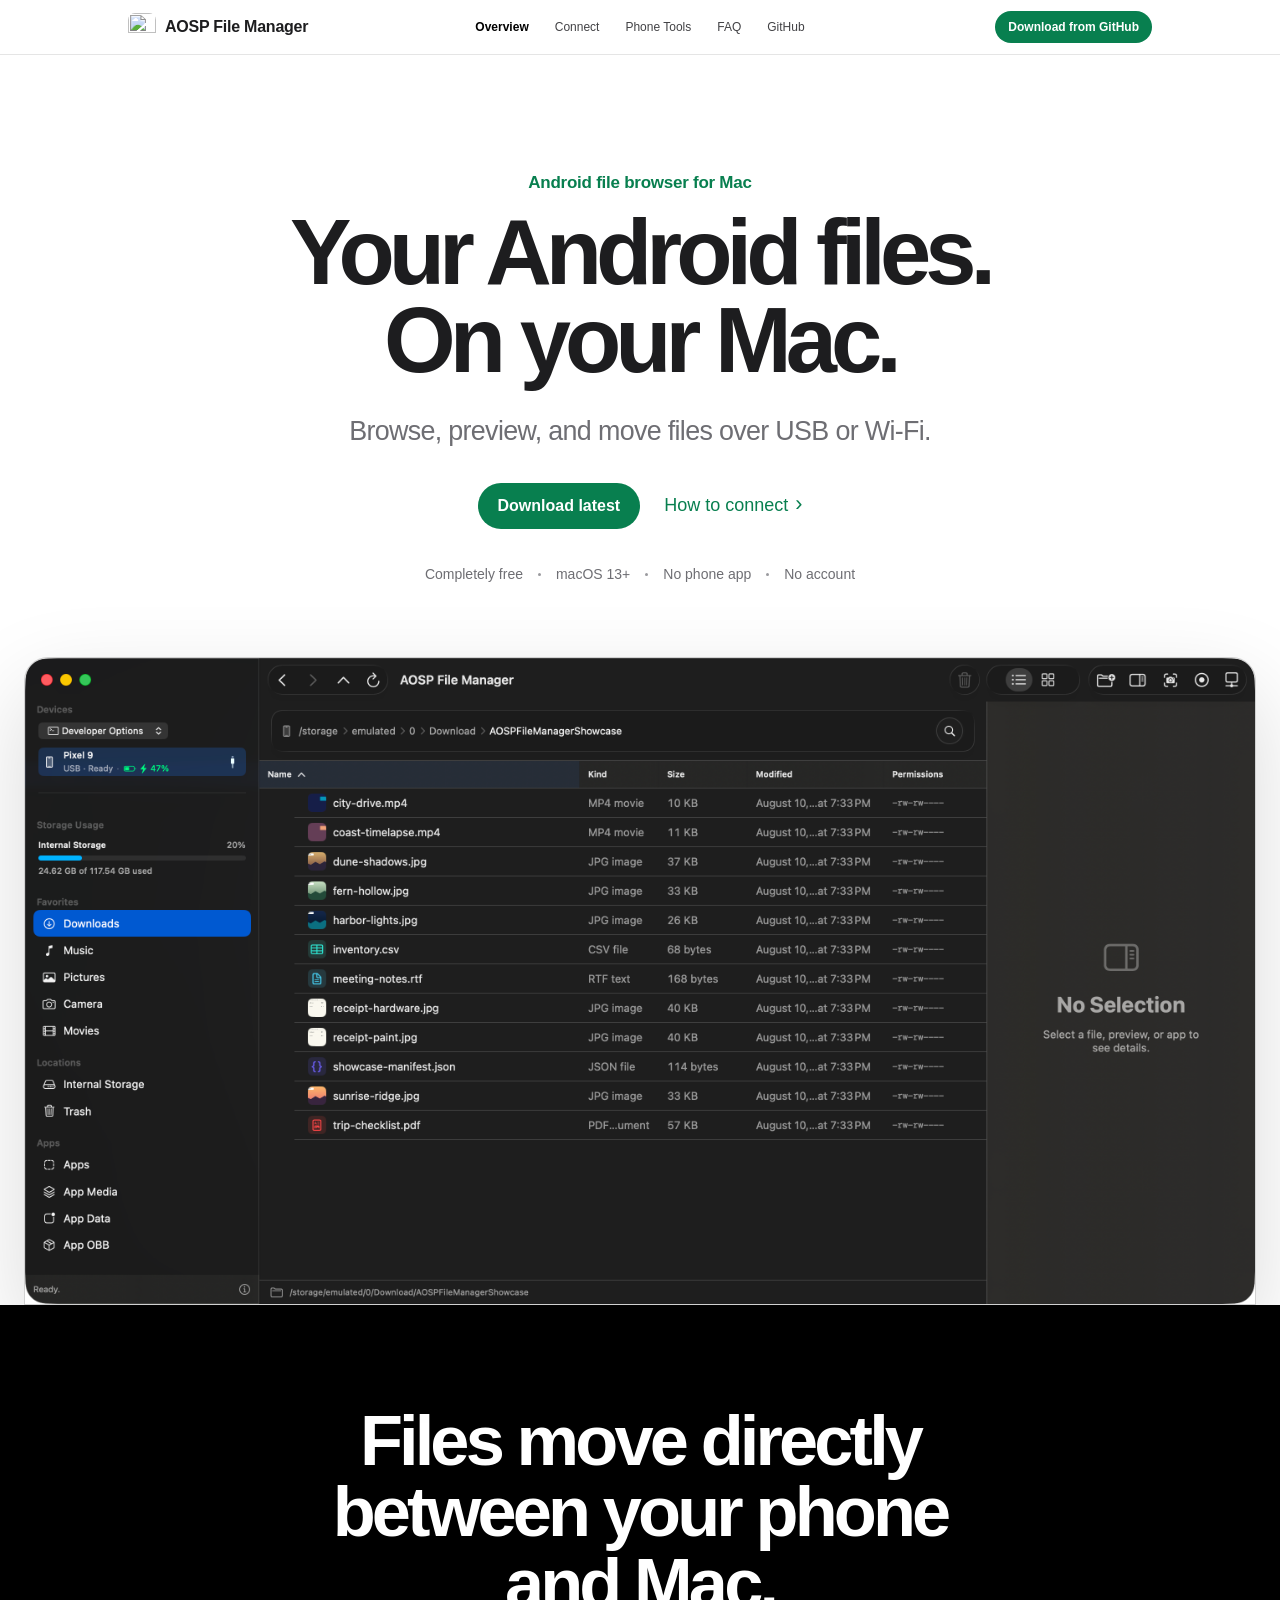
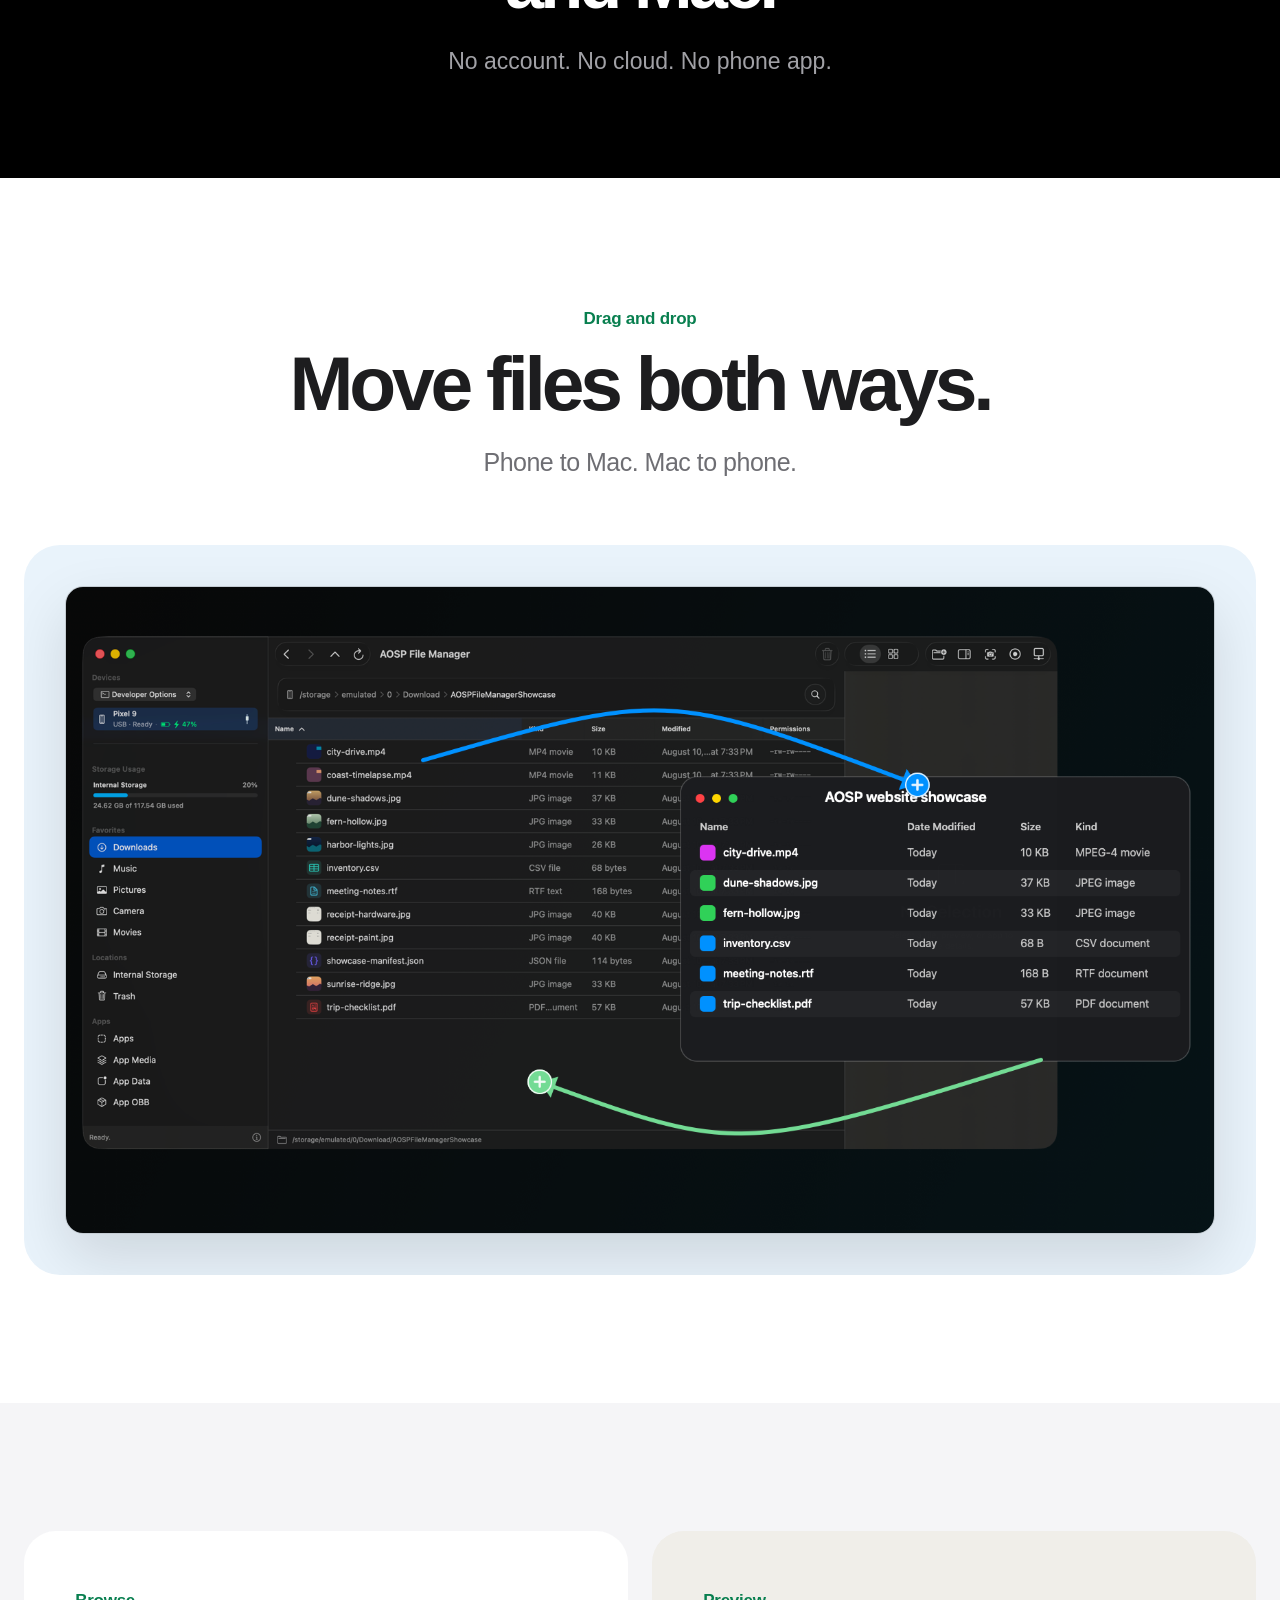
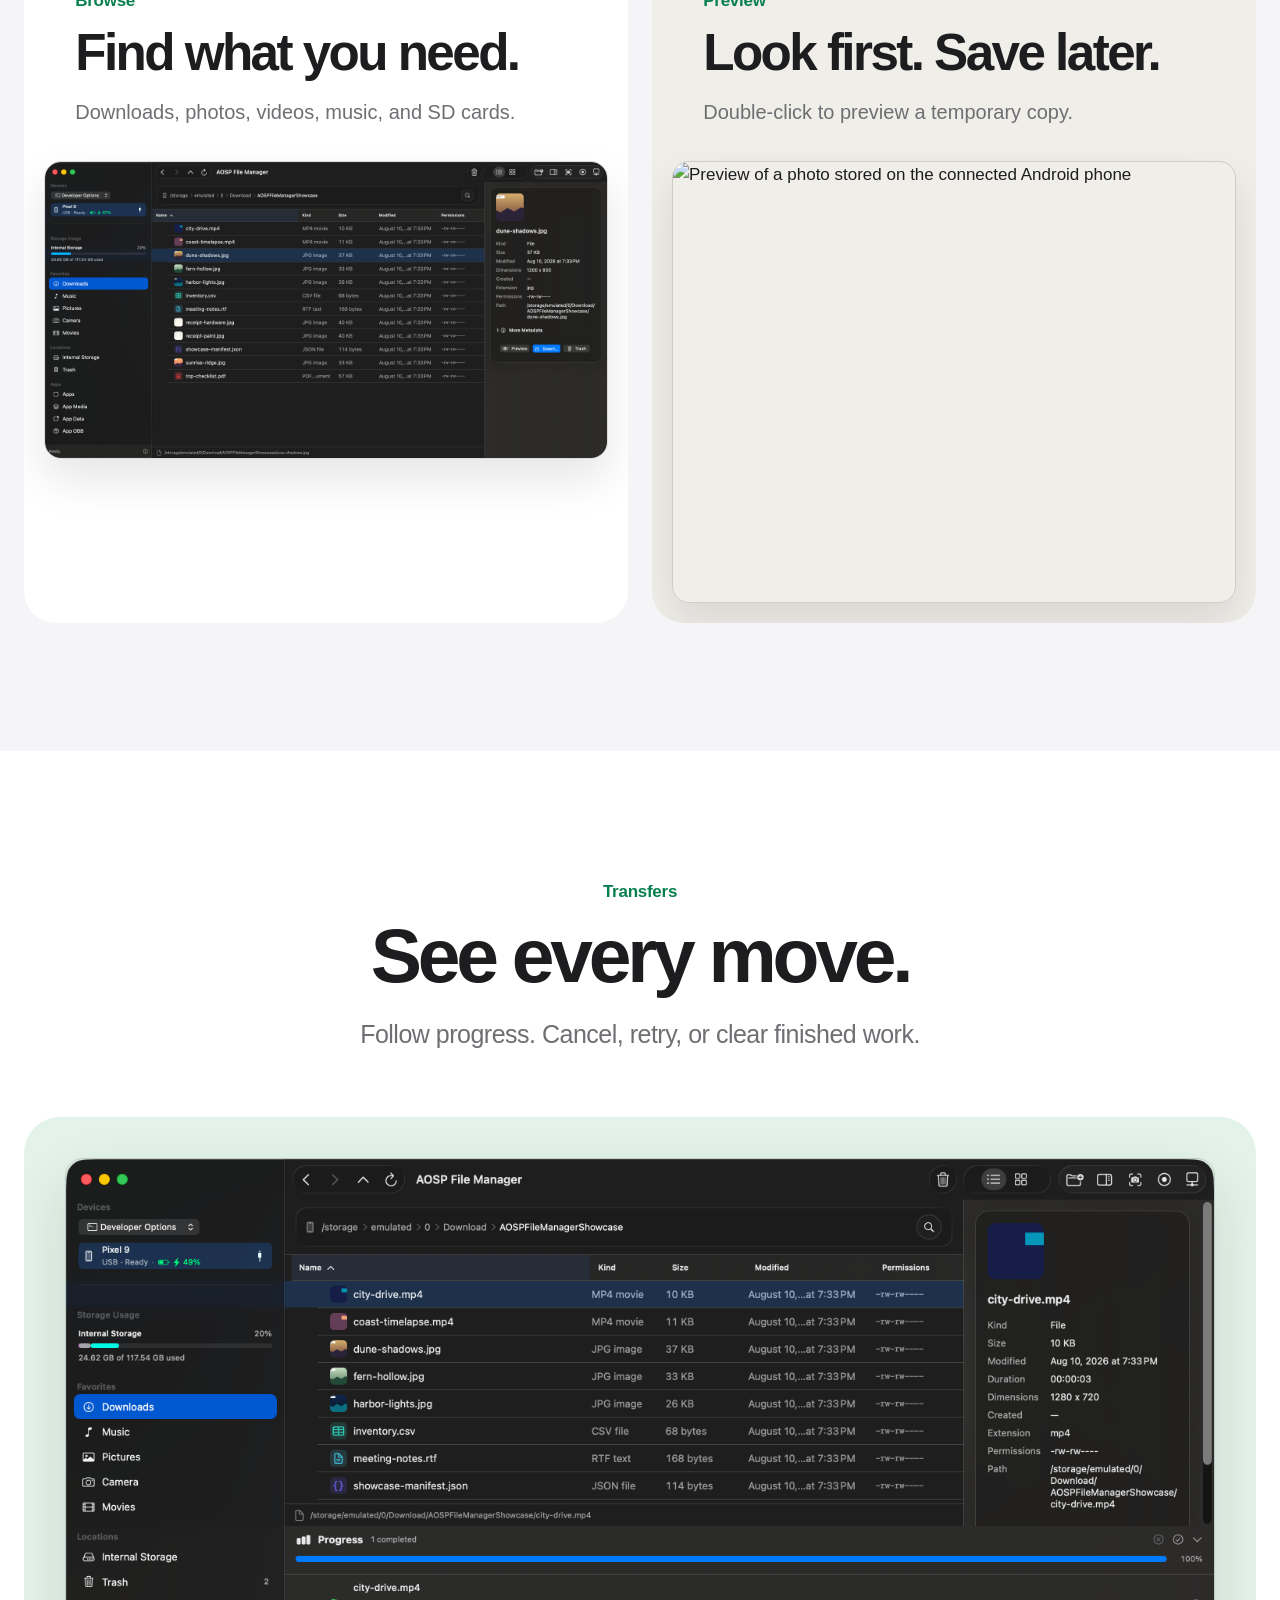
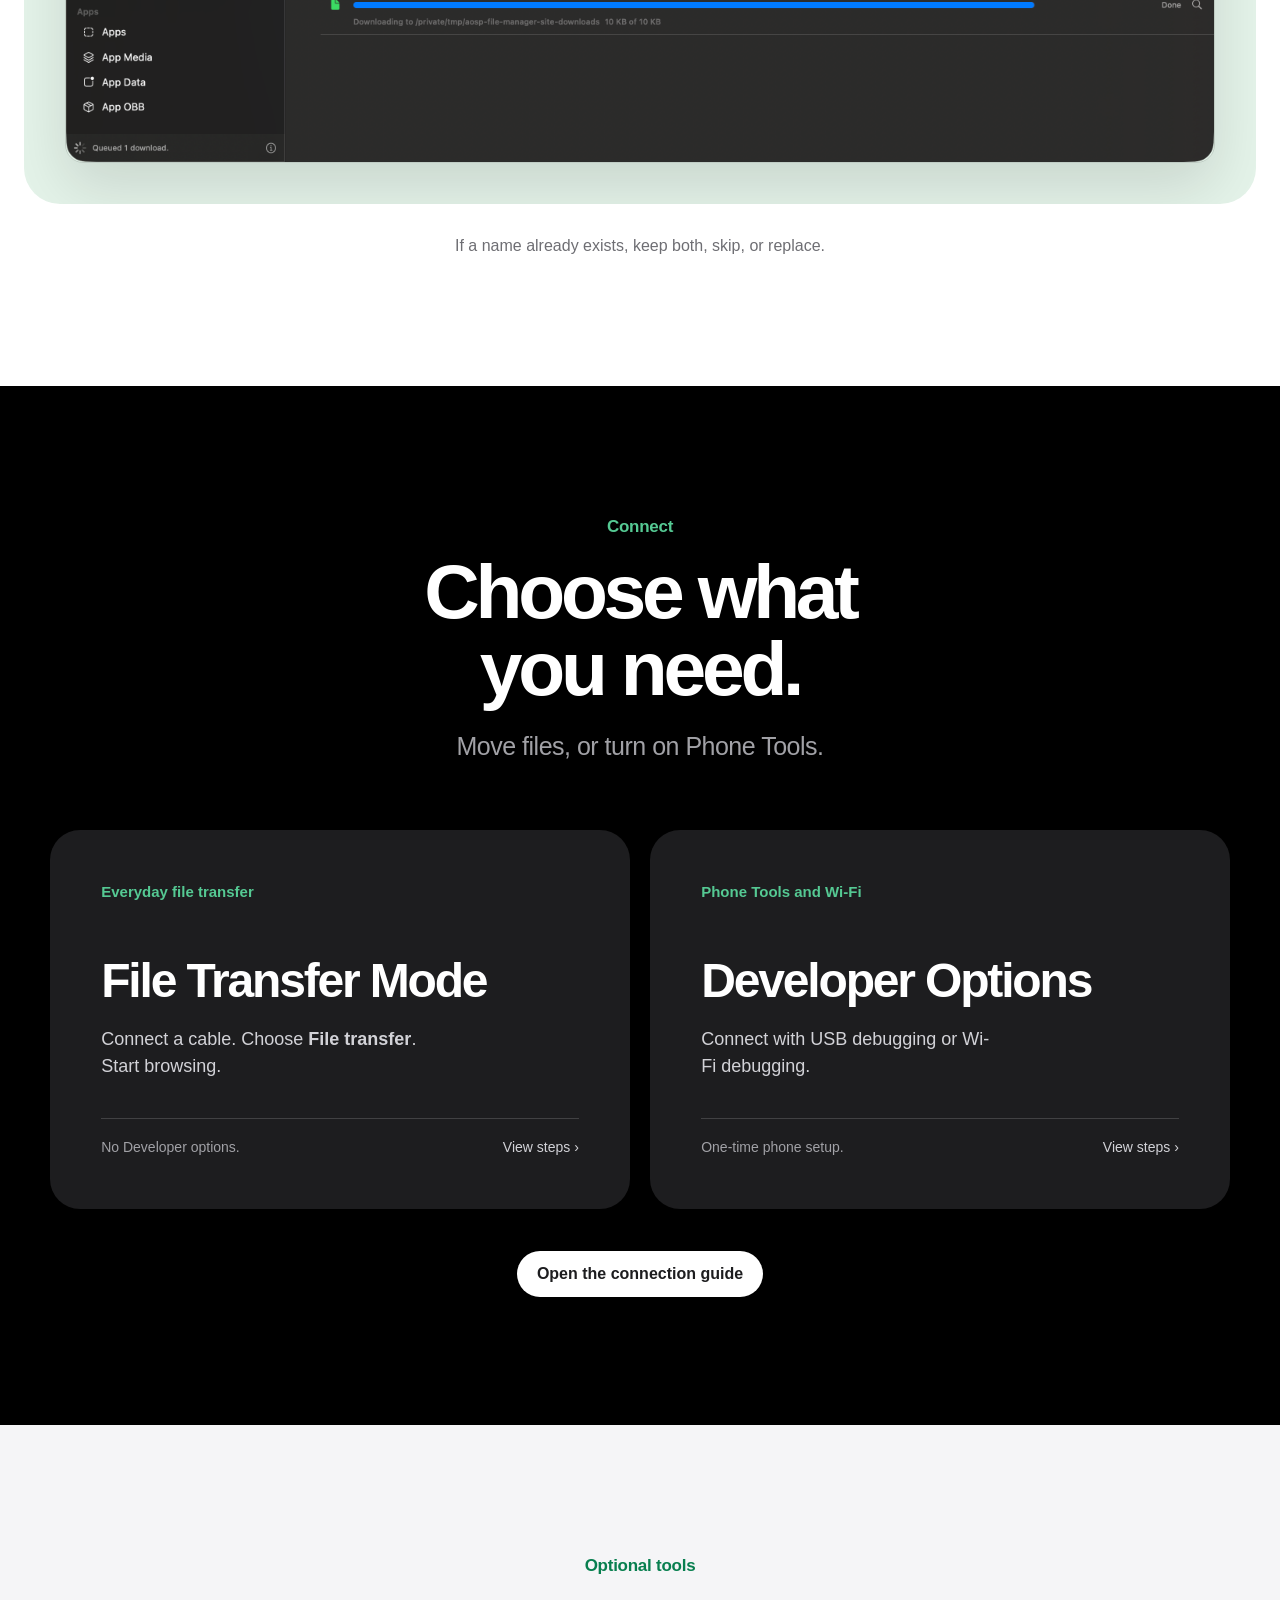
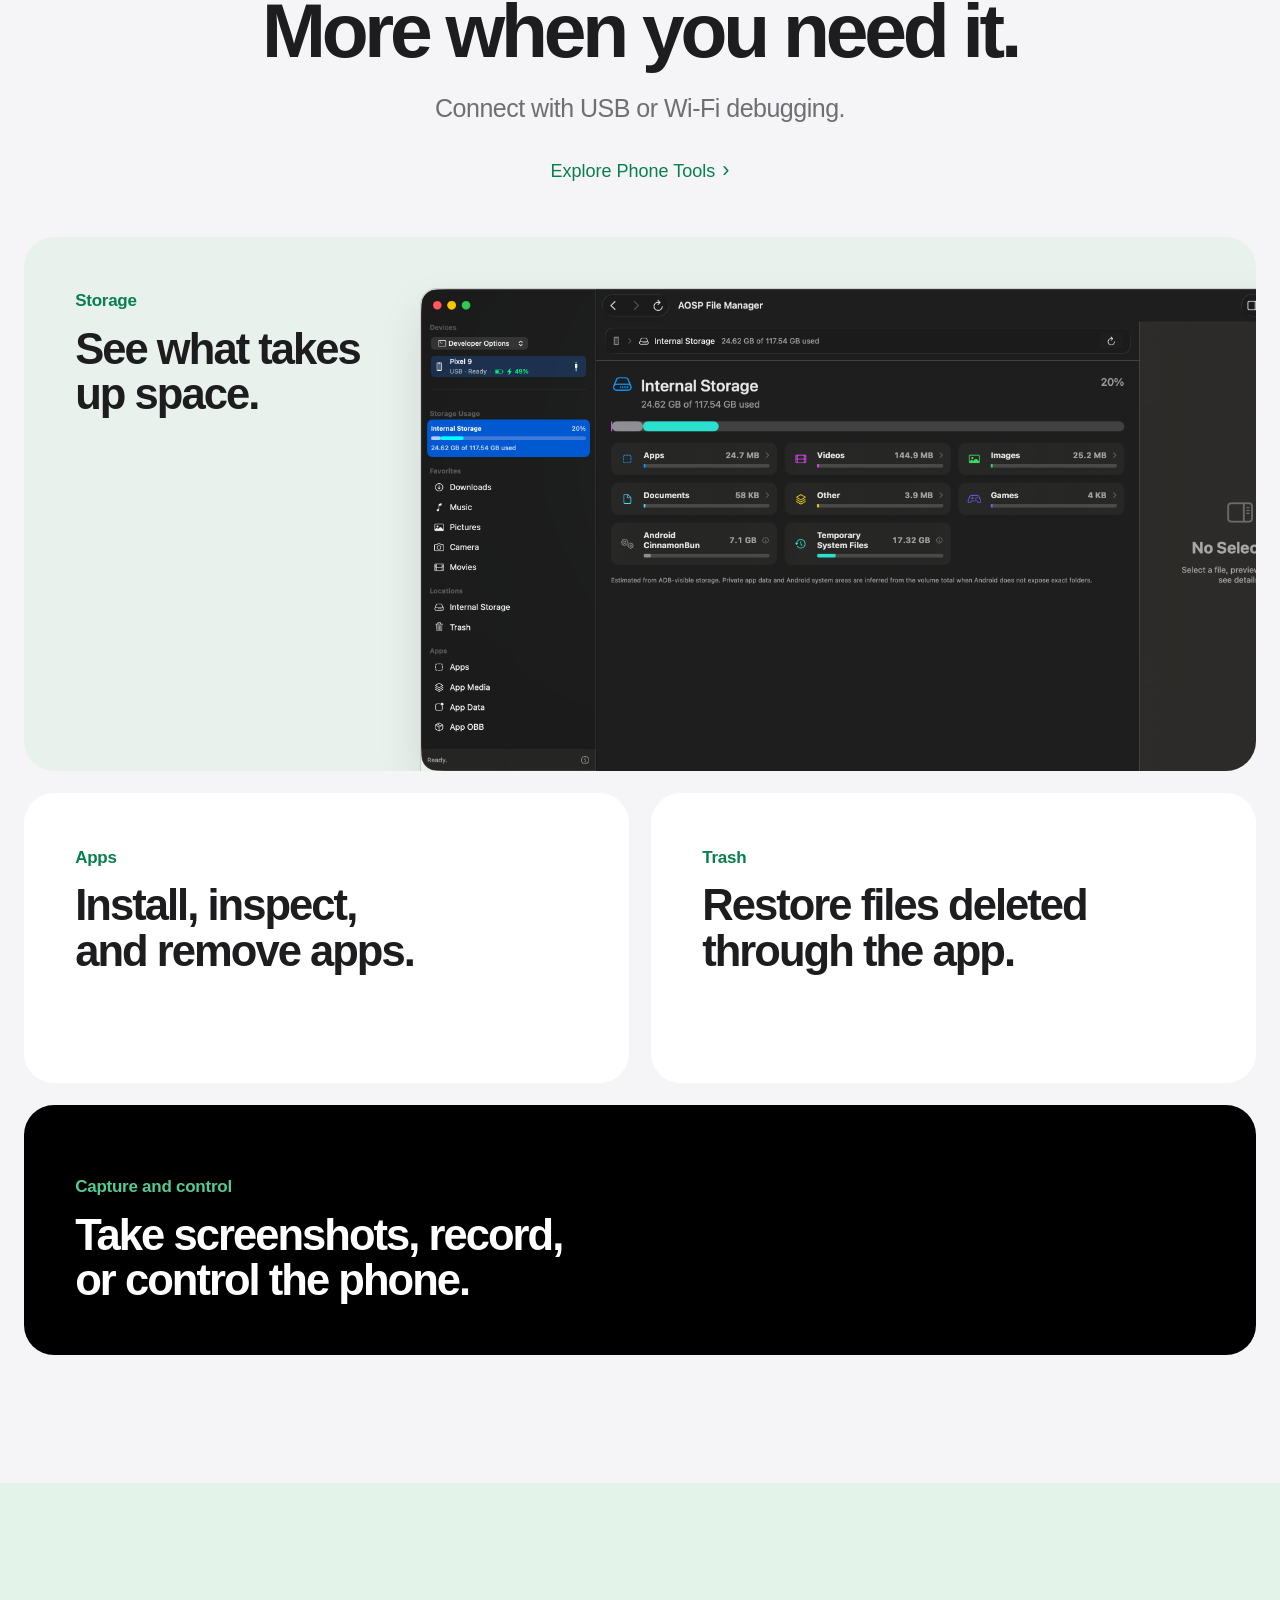
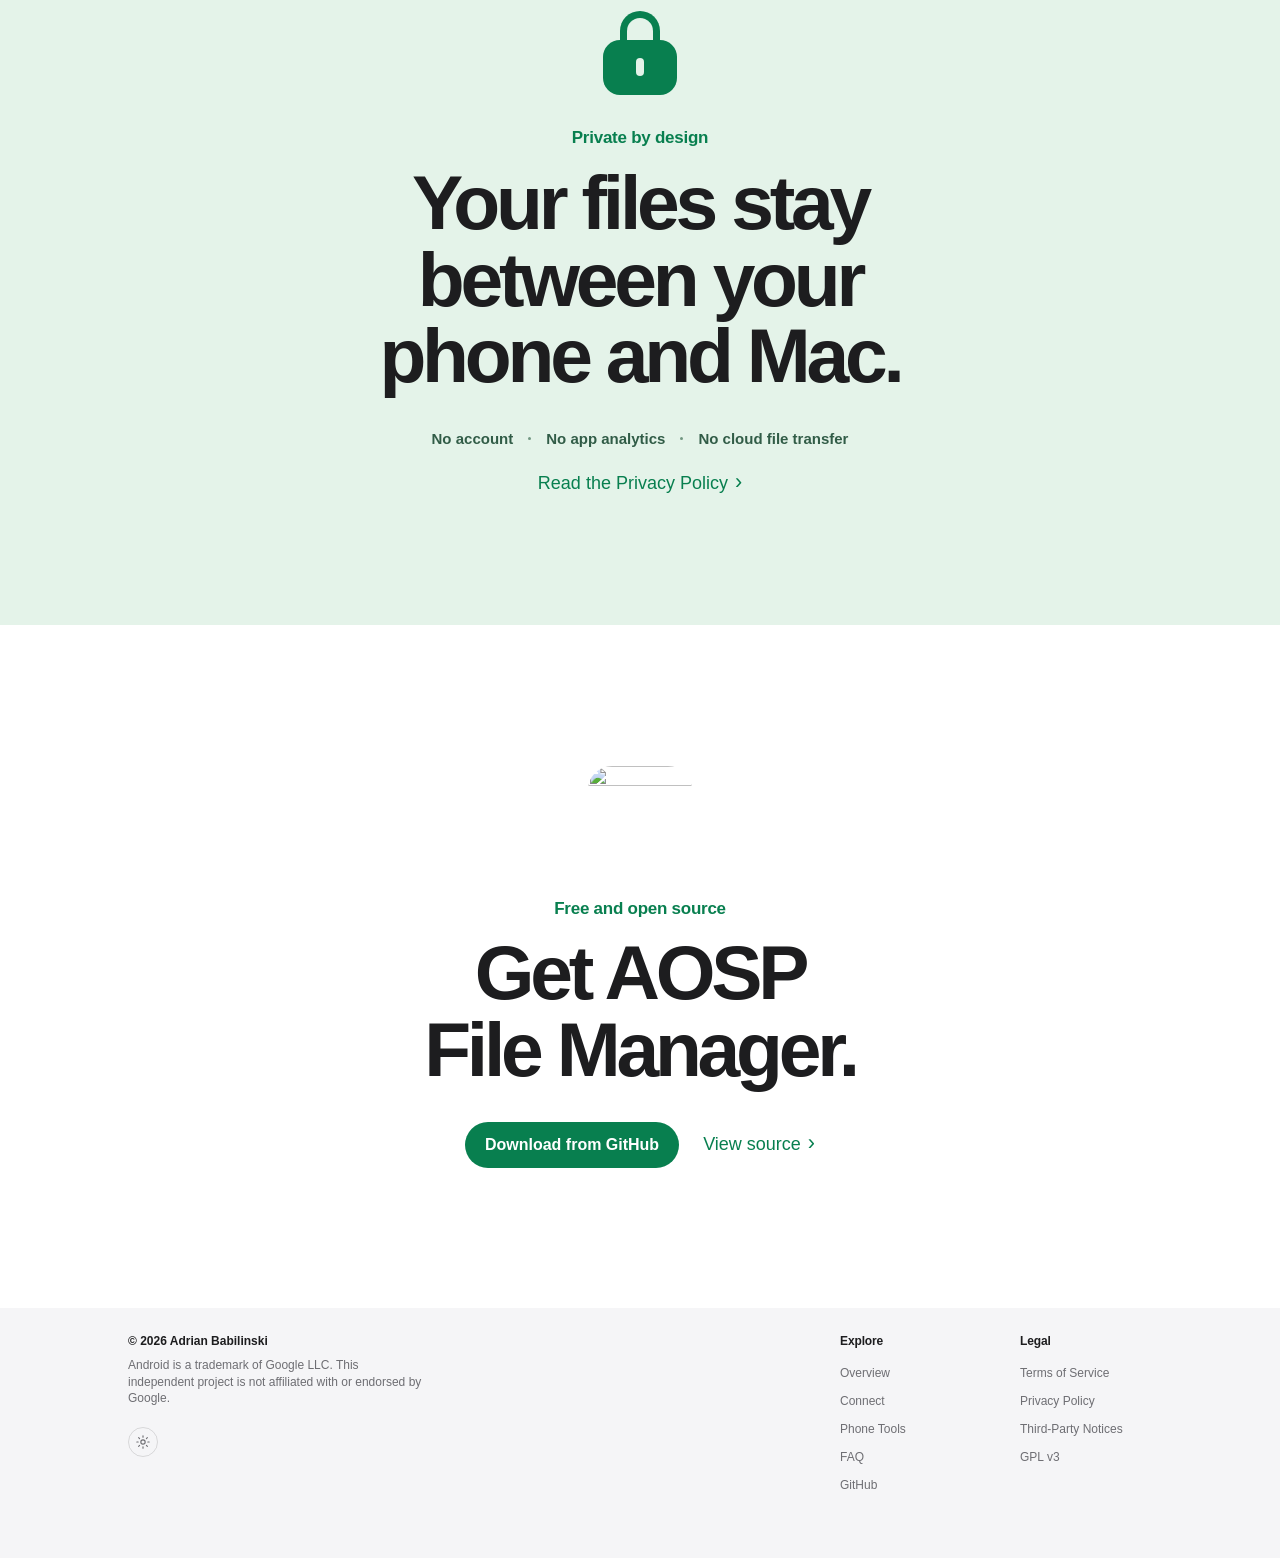
==== commit ee27b80f: "Rename app to AOSP File Manager" ====
--- a/docs/index.html
+++ b/docs/index.html
@@ -5,25 +5,25 @@
     <meta name="viewport" content="width=device-width, initial-scale=1">
     <meta name="theme-color" content="#ffffff" media="(prefers-color-scheme: light)" data-theme-color="light">
     <meta name="theme-color" content="#000000" media="(prefers-color-scheme: dark)" data-theme-color="dark">
-    <title>File Browser for Android</title>
+    <title>AOSP File Manager | Android file browser for Mac</title>
     <meta
       name="description"
-      content="Browse, preview, and move Android files on a Mac."
+      content="AOSP File Manager is a free Android file browser for Mac. Browse, preview, and move files over USB or Wi-Fi."
     >
     <link rel="canonical" href="https://ababilinski.github.io/asop-file-browser/">
     <link rel="icon" href="assets/app-icon.png">
     <meta property="og:type" content="website">
-    <meta property="og:title" content="File Browser for Android">
-    <meta property="og:description" content="Your Android files. On your Mac.">
+    <meta property="og:title" content="AOSP File Manager">
+    <meta property="og:description" content="A free Android file browser for Mac.">
     <meta property="og:url" content="https://ababilinski.github.io/asop-file-browser/">
-    <meta property="og:image" content="https://ababilinski.github.io/asop-file-browser/assets/social-preview-v4.png">
+    <meta property="og:image" content="https://ababilinski.github.io/asop-file-browser/assets/social-preview-v4.png?v=20260810c">
     <meta property="og:image:width" content="1280">
     <meta property="og:image:height" content="640">
-    <meta property="og:image:alt" content="ASOP File Browser showing Android files on a Mac">
+    <meta property="og:image:alt" content="AOSP File Manager showing Android files on a Mac">
     <meta name="twitter:card" content="summary_large_image">
-    <meta name="twitter:title" content="File Browser for Android">
-    <meta name="twitter:description" content="Your Android files. On your Mac.">
-    <meta name="twitter:image" content="https://ababilinski.github.io/asop-file-browser/assets/social-preview-v4.png">
+    <meta name="twitter:title" content="AOSP File Manager">
+    <meta name="twitter:description" content="A free Android file browser for Mac.">
+    <meta name="twitter:image" content="https://ababilinski.github.io/asop-file-browser/assets/social-preview-v4.png?v=20260810c">
     <link rel="stylesheet" href="styles.css?v=20260804a">
     <link rel="stylesheet" href="theme-dark.css?v=20260804a" media="(prefers-color-scheme: dark)" data-dark-theme-stylesheet>
     <script src="site-theme.js?v=20260804a"></script>
@@ -33,9 +33,9 @@
 
     <header class="site-header">
       <div class="nav-shell">
-        <a class="brand" href="./" aria-label="ASOP File Browser overview">
+        <a class="brand" href="./" aria-label="AOSP File Manager overview">
           <img src="assets/app-icon.png" alt="" width="28" height="28">
-          <span>ASOP File Browser</span>
+          <span>AOSP File Manager</span>
         </a>
         <nav class="nav-links" id="site-navigation" aria-label="Site navigation">
           <a class="is-current" href="./" aria-current="page">Overview</a>
@@ -56,7 +56,7 @@
     <main id="main">
       <section class="hero" id="top">
         <div class="hero-copy">
-          <p class="eyebrow">File Browser for Android</p>
+          <p class="eyebrow">Android file browser for Mac</p>
           <h1>Your Android files.<br>On your Mac.</h1>
           <p class="hero-lede">Browse, preview, and move files over USB or Wi-Fi.</p>
           <div class="hero-actions">
@@ -73,8 +73,8 @@
 
         <figure class="hero-window">
           <img
-            src="assets/file-browser.png?v=20260725a"
-            alt="ASOP File Browser showing files from a connected Android phone"
+            src="assets/file-browser.png?v=20260810b"
+            alt="AOSP File Manager showing files from a connected Android phone"
             width="2940"
             height="1544"
             fetchpriority="high"
@@ -97,8 +97,8 @@
         </div>
         <figure class="stage stage-blue" data-reveal="image">
           <img
-            src="assets/drag-and-drop.png?v=20260725a"
-            alt="Files dragged between ASOP File Browser and Finder in both directions"
+            src="assets/drag-and-drop.png?v=20260810c"
+            alt="Files dragged between AOSP File Manager and Finder in both directions"
             width="1672"
             height="940"
             loading="lazy"
@@ -114,8 +114,8 @@
             <p>Downloads, photos, videos, music, and SD cards.</p>
           </div>
           <img
-            src="assets/browse-photo.png?v=20260725a"
-            alt="ASOP File Browser showing a selected photo and its details"
+            src="assets/browse-photo.png?v=20260810b"
+            alt="AOSP File Manager showing a selected photo and its details"
             width="2940"
             height="1544"
             loading="lazy"
@@ -146,8 +146,8 @@
         </div>
         <figure class="stage stage-green" data-reveal="image">
           <img
-            src="assets/transfers.png?v=20260725a"
-            alt="Transfer panel showing file progress in ASOP File Browser"
+            src="assets/transfers.png?v=20260810b"
+            alt="Transfer panel showing file progress in AOSP File Manager"
             width="2940"
             height="1544"
             loading="lazy"
@@ -201,7 +201,7 @@
               <h3>See what takes up space.</h3>
             </div>
             <img
-              src="assets/storage-overview.png?v=20260725a"
+              src="assets/storage-overview.png?v=20260810b"
               alt="Storage use grouped by apps, videos, images, audio, documents, and system files"
               width="2940"
               height="1544"
@@ -245,7 +245,7 @@
       <section class="download-section" data-reveal>
         <img src="assets/app-icon.png" alt="" width="104" height="104" loading="lazy">
         <p class="eyebrow">Free and open source</p>
-        <h2>Get ASOP File Browser.</h2>
+        <h2>Get AOSP File Manager.</h2>
         <div class="download-actions">
           <a class="button button-primary" href="https://github.com/ababilinski/asop-file-browser/releases">Download from GitHub</a>
           <a class="text-link" href="https://github.com/ababilinski/asop-file-browser">View source <span aria-hidden="true">›</span></a>
